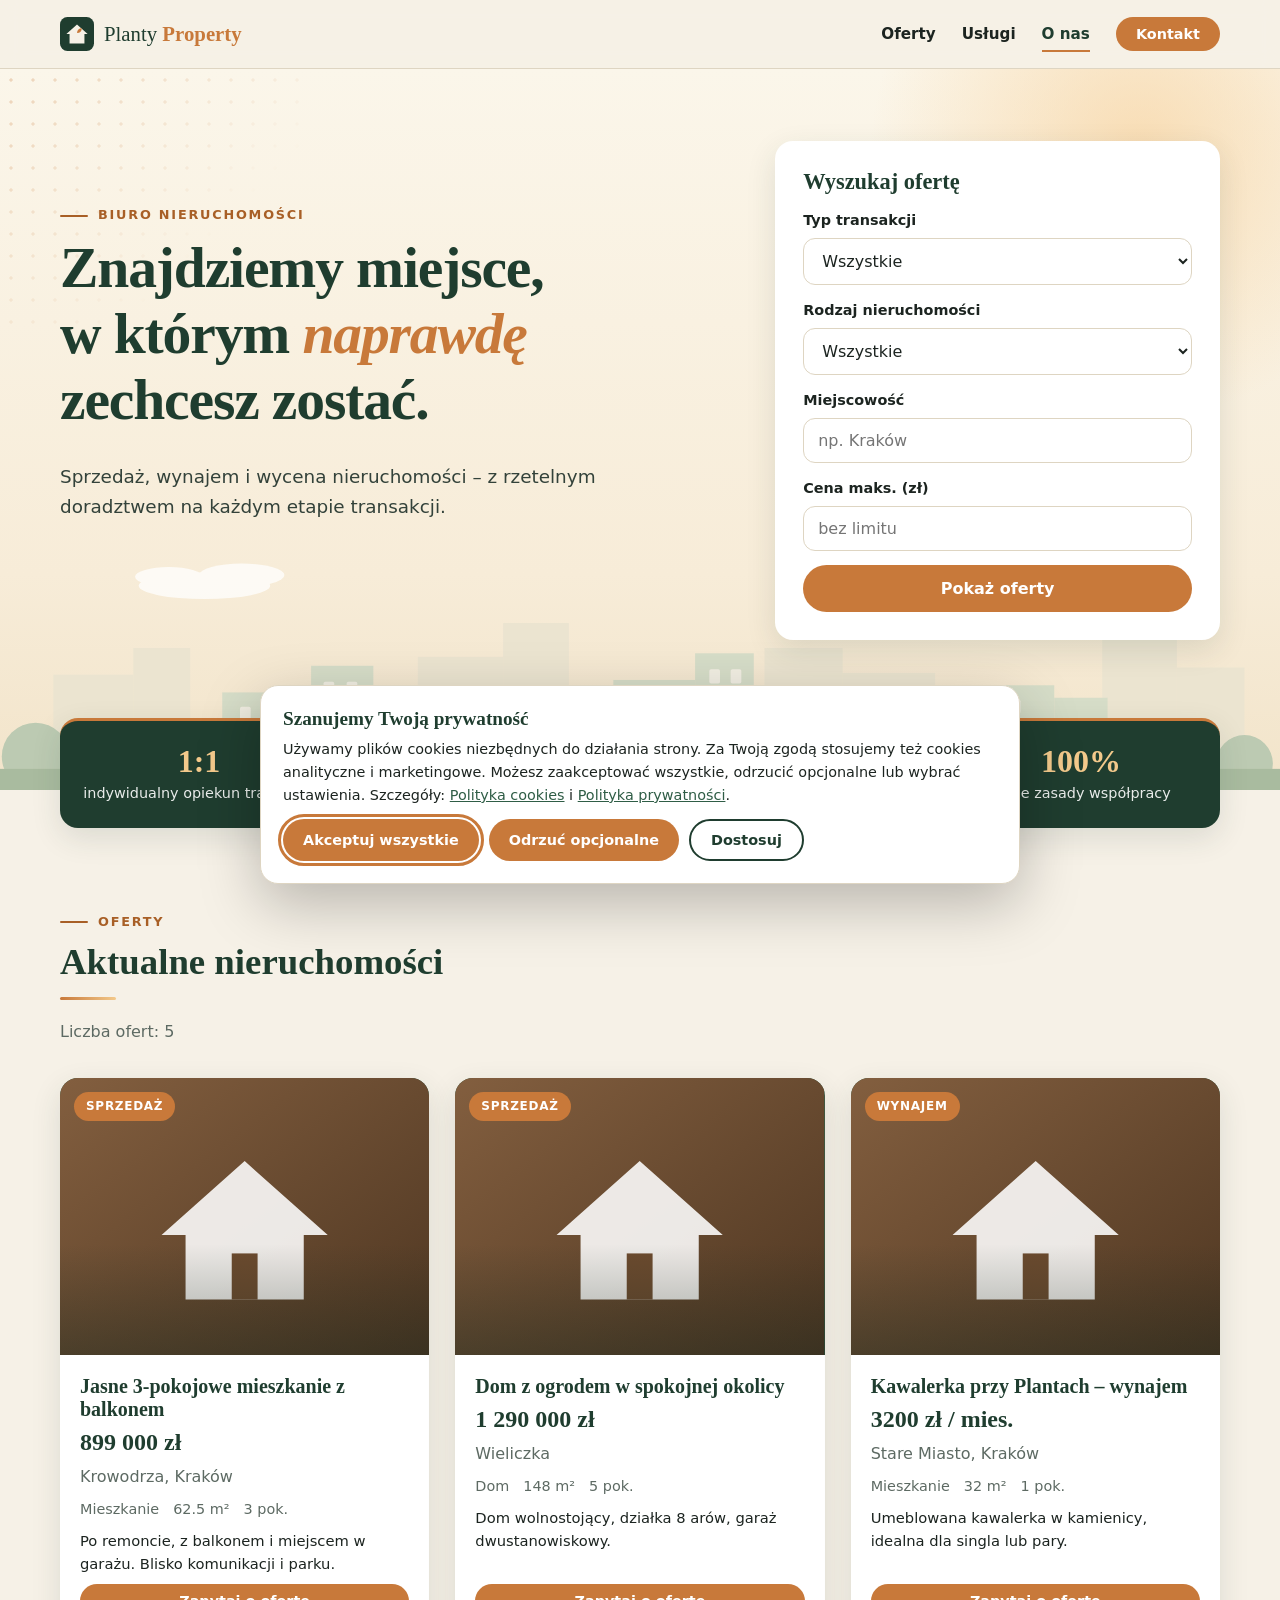
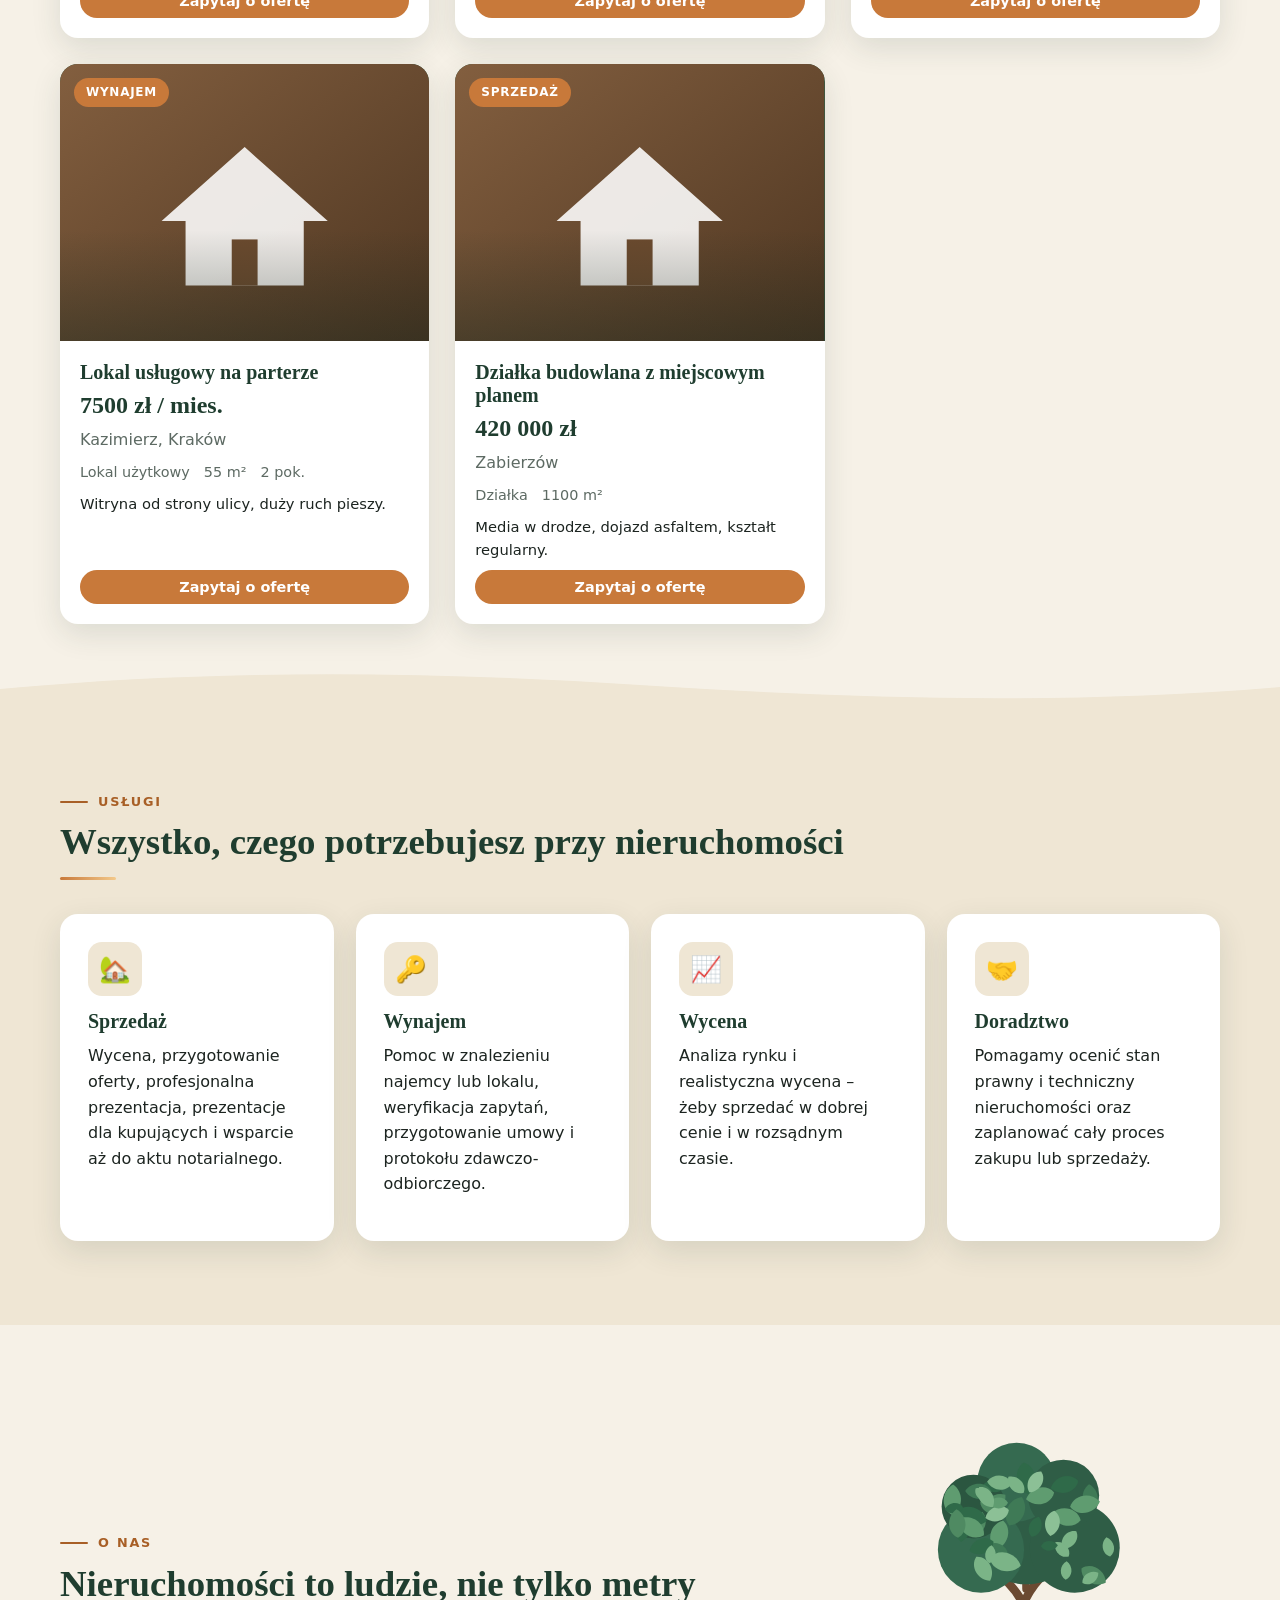
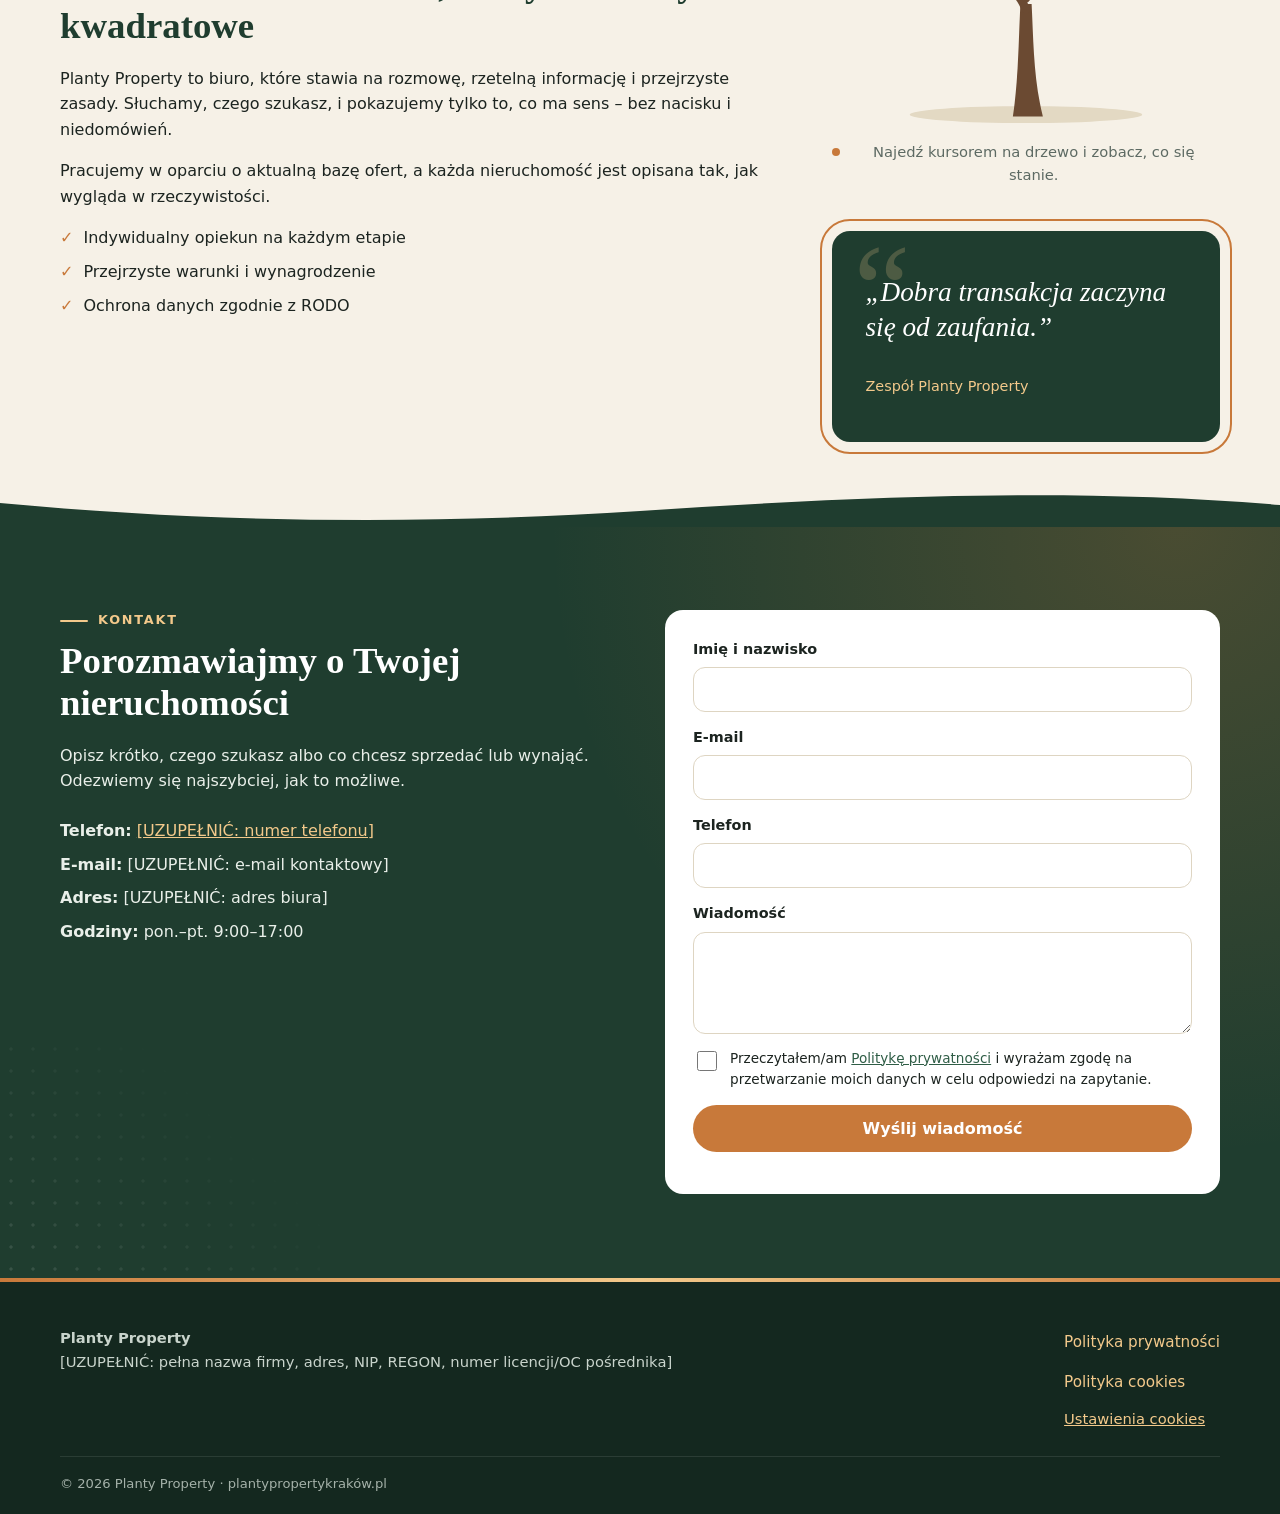
==== index.html @ d4e31b6c "Upload project files" ====
<!doctype html>
<html lang="pl">
<head>
<meta charset="utf-8">
<meta name="viewport" content="width=device-width, initial-scale=1">
<title>Planty Property – biuro nieruchomości</title>
<meta name="description" content="Planty Property – sprzedaż, wynajem i wycena nieruchomości. Sprawdź aktualne oferty i umów bezpłatną konsultację.">
<link rel="canonical" href="https://xn--plantypropertykrakw-i5b.pl/">
<meta property="og:title" content="Planty Property – biuro nieruchomości">
<meta property="og:description" content="Sprzedaż, wynajem i wycena nieruchomości. Aktualne oferty i bezpłatna konsultacja.">
<meta property="og:url" content="https://xn--plantypropertykrakw-i5b.pl/">
<meta property="og:type" content="website">
<link rel="icon" href="data:image/svg+xml,%3Csvg xmlns='http://www.w3.org/2000/svg' viewBox='0 0 64 64'%3E%3Crect width='64' height='64' rx='14' fill='%231f3d2f'/%3E%3Cpath d='M32 14 12 32h6v18h28V32h6z' fill='%23f6f1e7'/%3E%3C/svg%3E">
<link rel="stylesheet" href="css/style.css">
</head>
<body>
<a class="skip" href="#oferty">Przejdź do ofert</a>
<div class="progress" id="progress" aria-hidden="true"></div>

<header class="site-header" id="top">
  <div class="wrap bar">
    <a class="logo" href="#top" aria-label="Planty Property – strona główna">
      <svg viewBox="0 0 64 64" width="34" height="34" aria-hidden="true"><rect width="64" height="64" rx="14" fill="currentColor"/><path d="M32 14 12 32h6v18h28V32h6z" fill="#f6f1e7"/><path d="M32 30c0-6 4-9 9-9 0 6-3 9-9 9z" fill="#c8793a"/></svg>
      <span>Planty <b>Property</b></span>
    </a>
    <button class="nav-toggle" aria-expanded="false" aria-controls="nav" aria-label="Menu">☰</button>
    <nav id="nav">
      <a href="#oferty">Oferty</a>
      <a href="#uslugi">Usługi</a>
      <a href="#o-nas">O nas</a>
      <a href="#kontakt" class="btn btn-small">Kontakt</a>
    </nav>
  </div>
</header>

<main>
<section class="hero">
  <svg class="birds" aria-hidden="true" focusable="false">
    <g class="bird" style="--y:40px;animation-duration:52s;animation-delay:-8s"><path d="M0 0 q7 -8 14 0 q7 -8 14 0"/></g>
    <g class="bird" style="--y:78px;animation-duration:64s;animation-delay:-30s"><path d="M0 0 q5 -6 10 0 q5 -6 10 0"/></g>
    <g class="bird" style="--y:22px;animation-duration:78s;animation-delay:-52s"><path d="M0 0 q6 -7 12 0 q6 -7 12 0"/></g>
  </svg>
  <div class="hero-art" aria-hidden="true">
    <svg viewBox="0 0 1440 300" preserveAspectRatio="xMidYMax slice" focusable="false">
      <g class="cloud" fill="#fff" opacity=".75"><ellipse cx="230" cy="70" rx="74" ry="15"/><ellipse cx="272" cy="58" rx="48" ry="13"/><ellipse cx="190" cy="60" rx="38" ry="11"/></g>
      <g class="cloud c2" fill="#fff" opacity=".6"><ellipse cx="980" cy="40" rx="70" ry="13"/><ellipse cx="1020" cy="30" rx="44" ry="11"/></g>
      <g fill="#ebe4d0">
        <rect x="60" y="170" width="90" height="130"/><rect x="150" y="140" width="64" height="160"/>
        <rect x="470" y="150" width="96" height="150"/><rect x="566" y="112" width="74" height="188"/>
        <rect x="860" y="140" width="88" height="160"/><rect x="948" y="168" width="104" height="132"/>
        <rect x="1240" y="128" width="84" height="172"/><rect x="1324" y="162" width="76" height="138"/>
      </g>
      <g fill="#d6ddc8">
        <rect x="250" y="190" width="100" height="110"/><rect x="350" y="160" width="70" height="140"/>
        <rect x="690" y="176" width="92" height="124"/><rect x="782" y="146" width="66" height="154"/>
        <rect x="1090" y="182" width="96" height="118"/><rect x="1186" y="196" width="60" height="104"/>
      </g>
      <g fill="#f6f1e7" opacity=".9">
        <rect x="270" y="206" width="12" height="16" rx="2"/><rect x="298" y="206" width="12" height="16" rx="2"/><rect x="326" y="206" width="12" height="16" rx="2"/>
        <rect x="270" y="238" width="12" height="16" rx="2"/><rect x="298" y="238" width="12" height="16" rx="2"/>
        <rect x="364" y="178" width="12" height="16" rx="2"/><rect x="390" y="178" width="12" height="16" rx="2"/><rect x="364" y="212" width="12" height="16" rx="2"/>
        <rect x="708" y="194" width="12" height="16" rx="2"/><rect x="736" y="194" width="12" height="16" rx="2"/><rect x="708" y="228" width="12" height="16" rx="2"/>
        <rect x="798" y="164" width="12" height="16" rx="2"/><rect x="822" y="164" width="12" height="16" rx="2"/><rect x="798" y="198" width="12" height="16" rx="2"/>
        <rect x="1108" y="198" width="12" height="16" rx="2"/><rect x="1136" y="198" width="12" height="16" rx="2"/><rect x="1108" y="232" width="12" height="16" rx="2"/>
      </g>
      <g fill="#bccab2">
        <circle cx="40" cy="262" r="38"/><circle cx="110" cy="272" r="30"/><circle cx="440" cy="268" r="34"/><circle cx="520" cy="274" r="26"/>
        <circle cx="660" cy="266" r="36"/><circle cx="840" cy="272" r="30"/><circle cx="1040" cy="268" r="34"/><circle cx="1160" cy="274" r="28"/>
        <circle cx="1300" cy="262" r="38"/><circle cx="1400" cy="270" r="32"/>
      </g>
      <rect y="276" width="1440" height="24" fill="#a9bb9f"/>
    </svg>
  </div>
  <div class="wrap hero-grid">
    <div class="hero-copy">
      <p class="eyebrow">Biuro nieruchomości</p>
      <h1>Znajdziemy miejsce, w&nbsp;którym <em>naprawdę</em> zechcesz zostać.</h1>
      <p class="lead">Sprzedaż, wynajem i wycena nieruchomości – z rzetelnym doradztwem na każdym etapie transakcji.</p>
    </div>
    <form class="search" id="search" aria-label="Wyszukiwarka ofert">
      <h2>Wyszukaj ofertę</h2>
      <label>Typ transakcji
        <select name="deal"><option value="">Wszystkie</option><option value="sprzedaz">Sprzedaż</option><option value="wynajem">Wynajem</option></select>
      </label>
      <label>Rodzaj nieruchomości
        <select name="kind"><option value="">Wszystkie</option><option>Mieszkanie</option><option>Dom</option><option>Lokal użytkowy</option><option>Działka</option></select>
      </label>
      <label>Miejscowość
        <input type="text" name="city" placeholder="np. Kraków" autocomplete="off">
      </label>
      <label>Cena maks. (zł)
        <input type="number" name="max" min="0" step="1000" placeholder="bez limitu" inputmode="numeric">
      </label>
      <button class="btn" type="submit">Pokaż oferty</button>
    </form>
  </div>
</section>

<section class="stats wrap" aria-label="Dlaczego my">
  <div><strong>1:1</strong><span>indywidualny opiekun transakcji</span></div>
  <div><strong>0 zł</strong><span>za pierwszą konsultację</span></div>
  <div><strong data-count="48" data-suffix=" h">48 h</strong><span>na odpowiedź na zapytanie</span></div>
  <div><strong data-count="100" data-suffix="%">100%</strong><span>jasne zasady współpracy</span></div>
</section>

<section class="section wrap" id="oferty">
  <div class="section-head">
    <p class="eyebrow">Oferty</p>
    <h2>Aktualne nieruchomości</h2>
    <p class="muted" id="offers-status" role="status" aria-live="polite">Ładowanie ofert…</p>
  </div>
  <div class="grid" id="offers"></div>
</section>

<section class="section alt" id="uslugi">
  <div class="wrap">
    <div class="section-head">
      <p class="eyebrow">Usługi</p>
      <h2>Wszystko, czego potrzebujesz przy nieruchomości</h2>
    </div>
    <div class="cards">
      <article class="card">
        <div class="ico" aria-hidden="true">🏡</div>
        <h3>Sprzedaż</h3>
        <p>Wycena, przygotowanie oferty, profesjonalna prezentacja, prezentacje dla kupujących i wsparcie aż do aktu notarialnego.</p>
      </article>
      <article class="card">
        <div class="ico" aria-hidden="true">🔑</div>
        <h3>Wynajem</h3>
        <p>Pomoc w znalezieniu najemcy lub lokalu, weryfikacja zapytań, przygotowanie umowy i protokołu zdawczo-odbiorczego.</p>
      </article>
      <article class="card">
        <div class="ico" aria-hidden="true">📈</div>
        <h3>Wycena</h3>
        <p>Analiza rynku i realistyczna wycena – żeby sprzedać w dobrej cenie i w rozsądnym czasie.</p>
      </article>
      <article class="card">
        <div class="ico" aria-hidden="true">🤝</div>
        <h3>Doradztwo</h3>
        <p>Pomagamy ocenić stan prawny i techniczny nieruchomości oraz zaplanować cały proces zakupu lub sprzedaży.</p>
      </article>
    </div>
  </div>
</section>

<section class="section wrap about" id="o-nas">
  <div>
    <p class="eyebrow">O nas</p>
    <h2>Nieruchomości to ludzie, nie tylko metry kwadratowe</h2>
    <p>Planty Property to biuro, które stawia na rozmowę, rzetelną informację i przejrzyste zasady. Słuchamy, czego szukasz, i pokazujemy tylko to, co ma sens – bez nacisku i niedomówień.</p>
    <p>Pracujemy w oparciu o aktualną bazę ofert, a każda nieruchomość jest opisana tak, jak wygląda w rzeczywistości.</p>
    <ul class="ticks">
      <li>Indywidualny opiekun na każdym etapie</li>
      <li>Przejrzyste warunki i wynagrodzenie</li>
      <li>Ochrona danych zgodnie z RODO</li>
    </ul>
  </div>
  <div class="about-side">
    <div class="tree-box">
      <button type="button" class="tree" id="tree" aria-label="Drzewo – kliknij, aby strząsnąć liście">
        <svg viewBox="0 0 320 340" aria-hidden="true" focusable="false">
          <defs><path id="leaf" d="M0 -10 C8 -6 8 6 0 11 C-8 6 -8 -6 0 -10Z"/></defs>
          <ellipse cx="160" cy="326" rx="124" ry="9" fill="#e3d9c3"/>
          <g class="sway">
            <path d="M146 328 C152 288 152 248 154 208 L166 208 C168 248 168 288 178 328 Z" fill="#6b4a32"/>
            <g fill="none" stroke="#6b4a32" stroke-linecap="round" stroke-linejoin="round">
              <path d="M160 214 C150 190 132 176 112 160" stroke-width="9"/>
              <path d="M160 202 C172 178 192 164 214 148" stroke-width="9"/>
              <path d="M160 192 C160 162 158 138 156 112" stroke-width="8"/>
            </g>
            <g class="crown">
              <circle cx="160" cy="125" r="62" fill="#2f5d46"/>
              <circle cx="112" cy="150" r="46" fill="#356a50"/>
              <circle cx="212" cy="148" r="48" fill="#2f5d46"/>
              <circle cx="150" cy="78" r="42" fill="#356a50"/>
              <circle cx="200" cy="92" r="38" fill="#2f5d46"/>
              <circle cx="104" cy="104" r="34" fill="#2b5640"/>
            </g>
            <g id="leaves"></g>
          </g>
        </svg>
      </button>
      <p class="tree-hint" id="tree-hint" aria-live="polite"><span>Kliknij drzewo i strząśnij liście.</span></p>
    </div>
    <div class="quote">
    <p>„Dobra transakcja zaczyna się od zaufania.”</p>
    <span>Zespół Planty Property</span>
  </div>
  </div>
</section>

<section class="section contact" id="kontakt">
  <div class="wrap contact-grid">
    <div>
      <p class="eyebrow light">Kontakt</p>
      <h2>Porozmawiajmy o Twojej nieruchomości</h2>
      <p>Opisz krótko, czego szukasz albo co chcesz sprzedać lub wynająć. Odezwiemy się najszybciej, jak to możliwe.</p>
      <ul class="contact-list">
        <li><b>Telefon:</b> <a href="tel:+48000000000">[UZUPEŁNIĆ: numer telefonu]</a></li>
        <li><b>E-mail:</b> [UZUPEŁNIĆ: e-mail kontaktowy]</li>
        <li><b>Adres:</b> [UZUPEŁNIĆ: adres biura]</li>
        <li><b>Godziny:</b> pon.–pt. 9:00–17:00</li>
      </ul>
    </div>
    <form class="form" id="lead-form" novalidate>
      <input type="hidden" name="offer_id" id="offer_id">
      <label>Imię i nazwisko<input type="text" name="name" required autocomplete="name"></label>
      <label>E-mail<input type="email" name="email" required autocomplete="email"></label>
      <label>Telefon<input type="tel" name="phone" autocomplete="tel"></label>
      <label>Wiadomość<textarea name="message" rows="4" required></textarea></label>
      <label class="hp" aria-hidden="true">Nie wypełniaj tego pola<input type="text" name="website" tabindex="-1" autocomplete="off"></label>
      <label class="check">
        <input type="checkbox" name="consent" required>
        <span>Przeczytałem/am <a href="polityka-prywatnosci.html" target="_blank" rel="noopener">Politykę prywatności</a> i wyrażam zgodę na przetwarzanie moich danych w celu odpowiedzi na zapytanie.</span>
      </label>
      <button class="btn" type="submit">Wyślij wiadomość</button>
      <p class="form-msg" id="form-msg" role="status" aria-live="polite"></p>
    </form>
  </div>
</section>
</main>

<footer class="site-footer">
  <div class="wrap foot">
    <div>
      <strong>Planty Property</strong>
      <p>[UZUPEŁNIĆ: pełna nazwa firmy, adres, NIP, REGON, numer licencji/OC pośrednika]</p>
    </div>
    <nav aria-label="Informacje prawne">
      <a href="polityka-prywatnosci.html">Polityka prywatności</a>
      <a href="polityka-cookies.html">Polityka cookies</a>
      <button type="button" class="linklike" data-open-cookies>Ustawienia cookies</button>
    </nav>
  </div>
  <div class="wrap copy">© <span id="year">2026</span> Planty Property · plantypropertykraków.pl</div>
</footer>

<script src="js/config.js"></script>
<script src="js/cookies.js"></script>
<script src="js/app.js"></script>
<script src="js/tree.js"></script>
</body>
</html>
---- css/style.css ----
:root{
  --green:#1f3d2f; --green-2:#2f5d46; --cream:#f6f1e7; --sand:#efe6d4; --copper:#c8793a; --copper-d:#a85f26;
  --ink:#1c2420; --muted:#5d6a63; --white:#fff; --line:#ded5c2;
  --radius:18px; --shadow:0 10px 30px rgba(31,61,47,.12);
  --serif:Georgia,"Times New Roman",serif; --sans:system-ui,-apple-system,"Segoe UI",Roboto,Helvetica,Arial,sans-serif;
}
*{box-sizing:border-box}
html{scroll-behavior:smooth;scroll-padding-top:80px}
body{margin:0;font-family:var(--sans);color:var(--ink);background:var(--cream);line-height:1.6;-webkit-font-smoothing:antialiased}
img,svg{max-width:100%;display:block}
a{color:var(--green-2)}
h1,h2,h3{font-family:var(--serif);line-height:1.15;margin:0 0 .5em;color:var(--green)}
h1{font-size:clamp(2.2rem,5vw,3.6rem);letter-spacing:-.02em}
h1 em{color:var(--copper);font-style:italic}
h2{font-size:clamp(1.6rem,3vw,2.3rem)}
h3{font-size:1.25rem}
p{margin:0 0 1em}
.wrap{width:min(1160px,100% - 40px);margin-inline:auto}
.skip{position:absolute;left:-999px;top:0;background:var(--green);color:#fff;padding:10px 14px;z-index:200}
.skip:focus{left:10px;top:10px}
:focus-visible{outline:3px solid var(--copper);outline-offset:2px}
.eyebrow{font-size:.8rem;letter-spacing:.14em;text-transform:uppercase;font-weight:700;color:var(--copper-d);margin:0 0 .7em}
.eyebrow.light{color:#f3c98b}
.muted{color:var(--muted)}

/* header */
.site-header{position:sticky;top:0;z-index:50;background:rgba(246,241,231,.92);backdrop-filter:blur(10px);border-bottom:1px solid var(--line)}
.bar{display:flex;align-items:center;justify-content:space-between;height:68px}
.logo{display:flex;align-items:center;gap:10px;text-decoration:none;color:var(--green);font-family:var(--serif);font-size:1.3rem}
.logo b{color:var(--copper)}
nav{display:flex;align-items:center;gap:26px}
nav a{text-decoration:none;color:var(--ink);font-weight:600;font-size:.95rem}
nav a:hover{color:var(--copper-d)}
.nav-toggle{display:none;background:none;border:1px solid var(--line);border-radius:10px;font-size:1.3rem;padding:4px 12px;cursor:pointer;color:var(--green)}

/* buttons */
.btn{display:inline-block;background:var(--copper);color:#fff!important;border:0;border-radius:999px;padding:14px 28px;font:700 1rem var(--sans);cursor:pointer;text-decoration:none;transition:.2s;text-align:center}
.btn:hover{background:var(--copper-d);transform:translateY(-1px)}
.btn-small{padding:9px 20px;font-size:.9rem}
.btn-ghost{background:transparent;color:var(--green)!important;border:2px solid var(--green)}
.btn-ghost:hover{background:var(--green);color:#fff!important}
.linklike{background:none;border:0;padding:0;font:inherit;color:inherit;text-decoration:underline;cursor:pointer}

/* hero */
.hero{position:relative;overflow:hidden;padding:72px 0 150px;background:linear-gradient(180deg,#fbf6ea 0%,#f7ecd8 70%,#f2e4ca 100%)}
.hero-art{position:absolute;left:0;right:0;bottom:0;height:clamp(150px,19vw,290px);z-index:0;pointer-events:none}
.hero-art svg{width:100%;height:100%;overflow:hidden}
.hero-grid{position:relative;z-index:1;display:grid;grid-template-columns:1.2fr .8fr;gap:48px;align-items:center}
.lead{font-size:1.15rem;color:#33423a;max-width:34em}
.search{background:var(--white);border-radius:var(--radius);padding:28px;box-shadow:var(--shadow);display:grid;gap:14px}
.search h2{font-size:1.4rem;margin:0}
label{display:grid;gap:6px;font-weight:600;font-size:.9rem}
input,select,textarea{width:100%;font:400 1rem var(--sans);padding:12px 14px;border:1px solid var(--line);border-radius:12px;background:#fff;color:var(--ink)}
input:focus,select:focus,textarea:focus{outline:2px solid var(--copper);border-color:var(--copper)}

/* stats */
.stats{display:grid;grid-template-columns:repeat(4,1fr);gap:16px;margin-top:-72px;position:relative;z-index:2}
.stats div{background:var(--green);color:#fff;border-radius:var(--radius);padding:22px;text-align:center;box-shadow:var(--shadow)}
.stats strong{display:block;font:700 2rem var(--serif);color:#f3c98b}
.stats span{font-size:.9rem;opacity:.9}

/* sections */
.section{padding:84px 0}
.section.alt{background:var(--sand)}
.section-head{margin-bottom:34px}
.grid{display:grid;grid-template-columns:repeat(auto-fill,minmax(300px,1fr));gap:26px}
.offer{background:#fff;border-radius:var(--radius);overflow:hidden;box-shadow:var(--shadow);display:flex;flex-direction:column;transition:.25s}
.offer:hover{transform:translateY(-4px)}
.offer-img{aspect-ratio:4/3;position:relative;background:var(--green-2)}
.offer-img img,.offer-img svg{width:100%;height:100%;object-fit:cover}
.badge{position:absolute;left:14px;top:14px;background:var(--copper);color:#fff;font-size:.75rem;font-weight:700;padding:5px 12px;border-radius:999px;text-transform:uppercase;letter-spacing:.06em}
.offer-body{padding:20px;display:flex;flex-direction:column;gap:8px;flex:1}
.offer-body h3{margin:0}
.price{font:700 1.5rem var(--serif);color:var(--green)}
.meta{display:flex;flex-wrap:wrap;gap:6px 14px;color:var(--muted);font-size:.9rem;margin:0;padding:0;list-style:none}
.offer-body .btn{margin-top:auto}
.empty{grid-column:1/-1;text-align:center;padding:40px;background:#fff;border-radius:var(--radius)}

.cards{display:grid;grid-template-columns:repeat(auto-fit,minmax(240px,1fr));gap:22px}
.card{background:#fff;border-radius:var(--radius);padding:28px;box-shadow:var(--shadow)}
.ico{width:54px;height:54px;border-radius:14px;background:var(--sand);display:grid;place-items:center;font-size:1.6rem;margin-bottom:14px}

.about{display:grid;grid-template-columns:1.3fr .7fr;gap:50px;align-items:center}
.ticks{list-style:none;padding:0;margin:0;display:grid;gap:8px}
.ticks li::before{content:"✓";color:var(--copper);font-weight:800;margin-right:10px}
.quote{background:var(--green);color:#fff;border-radius:var(--radius);padding:44px 34px}
.quote p{font:italic 1.7rem/1.3 var(--serif);color:#fff}
.quote span{color:#f3c98b;font-size:.9rem}

.contact{background:var(--green);color:#e9efe9}
.contact h2{color:#fff}
.contact a{color:#f3c98b}
.contact-grid{display:grid;grid-template-columns:1fr 1fr;gap:50px;align-items:start}
.contact-list{list-style:none;padding:0;margin:24px 0 0;display:grid;gap:8px}
.form{background:#fff;color:var(--ink);border-radius:var(--radius);padding:28px;display:grid;gap:14px}
.form a{color:var(--green-2)}
.check{grid-template-columns:auto 1fr;align-items:start;font-weight:400;font-size:.85rem;gap:10px}
.check input{width:20px;height:20px;margin-top:3px}
.hp{position:absolute!important;left:-9999px;width:1px;height:1px;overflow:hidden}
.form-msg{margin:0;font-weight:600}
.form-msg.ok{color:var(--green-2)} .form-msg.err{color:#b3261e}

/* footer */
.site-footer{background:#14281f;color:#c9d4cc;padding:44px 0 20px;font-size:.92rem}
.site-footer a,.site-footer .linklike{color:#f3c98b}
.foot{display:flex;justify-content:space-between;gap:30px;flex-wrap:wrap}
.foot nav{flex-direction:column;align-items:flex-start;gap:8px}
.foot nav a{color:#f3c98b;font-weight:400}
.copy{margin-top:26px;padding-top:16px;border-top:1px solid rgba(255,255,255,.12);font-size:.82rem;opacity:.8}

/* cookies */
.ck-banner{position:fixed;left:16px;right:16px;bottom:16px;z-index:1000;max-width:760px;margin-inline:auto;background:#fff;border:1px solid var(--line);border-radius:var(--radius);box-shadow:0 20px 60px rgba(0,0,0,.25);padding:22px}
.ck-banner h2{font-size:1.2rem;margin-bottom:.4em}
.ck-banner p{font-size:.9rem;margin-bottom:12px}
.ck-actions{display:flex;flex-wrap:wrap;gap:10px}
.ck-actions .btn{padding:11px 20px;font-size:.9rem}
.ck-prefs{display:grid;gap:10px;margin:12px 0}
.ck-row{display:grid;grid-template-columns:1fr auto;gap:12px;align-items:center;padding:12px 14px;background:var(--cream);border-radius:12px;font-weight:400}
.ck-row b{display:block;font-size:.95rem}
.ck-row small{color:var(--muted);font-size:.82rem}
.ck-row input{width:22px;height:22px}
[hidden]{display:none!important}

/* legal pages */
.legal{padding:50px 0 80px}
.legal .wrap{max-width:820px}
.legal h1{font-size:2.2rem}
.legal h2{font-size:1.4rem;margin-top:1.8em}
.legal table{width:100%;border-collapse:collapse;font-size:.92rem;margin:1em 0}
.legal th,.legal td{border:1px solid var(--line);padding:9px 12px;text-align:left;vertical-align:top}
.legal th{background:var(--sand)}
.note{background:#fff4e0;border:1px solid #f0cf9a;border-radius:12px;padding:14px 18px;font-size:.92rem}

@media(max-width:900px){
  .hero-grid,.about,.contact-grid{grid-template-columns:1fr}
  .stats{grid-template-columns:repeat(2,1fr)}
  .nav-toggle{display:block}
  nav#nav{position:absolute;left:0;right:0;top:68px;background:var(--cream);flex-direction:column;align-items:flex-start;padding:18px 20px;border-bottom:1px solid var(--line);display:none;gap:14px}
  nav#nav.open{display:flex}
}
@media(prefers-reduced-motion:reduce){*{transition:none!important;scroll-behavior:auto!important}}

/* ================= v2: tło, animacje, dekoracje ================= */
::selection{background:var(--copper);color:#fff}

/* tło hero – delikatne ozdoby */
.hero::before{content:"";position:absolute;width:560px;height:560px;right:-140px;top:-200px;border-radius:50%;background:radial-gradient(circle,rgba(246,201,138,.55),rgba(246,201,138,0) 68%);animation:glow 9s ease-in-out infinite alternate;pointer-events:none}
.hero::after{content:"";position:absolute;left:0;top:0;width:300px;height:260px;background:radial-gradient(rgba(200,121,58,.28) 1.5px,transparent 1.7px) 0 0/22px 22px;-webkit-mask-image:linear-gradient(135deg,#000,transparent 70%);mask-image:linear-gradient(135deg,#000,transparent 70%);pointer-events:none}
.hero-copy{padding-bottom:36px}
.hero-art .cloud{animation:drift 70s linear infinite alternate}
.hero-art .cloud.c2{animation-duration:95s}
@keyframes drift{from{transform:translateX(-40px)}to{transform:translateX(90px)}}
@keyframes glow{from{opacity:.7;transform:scale(1)}to{opacity:1;transform:scale(1.08)}}

/* wejście elementów hero */
@keyframes rise{from{opacity:0;transform:translateY(24px)}to{opacity:1;transform:none}}
.hero-copy>*{animation:rise .9s cubic-bezier(.2,.7,.2,1) both}
.hero-copy>:nth-child(1){animation-delay:.05s}.hero-copy>:nth-child(2){animation-delay:.18s}.hero-copy>:nth-child(3){animation-delay:.32s}
.search{animation:rise .9s cubic-bezier(.2,.7,.2,1) .4s both}

/* pojawianie przy przewijaniu */
.reveal{opacity:0}
.reveal.in{opacity:1;animation:rise .8s cubic-bezier(.2,.7,.2,1) var(--d,0ms) backwards}

/* przejścia między stronami */
@view-transition{navigation:auto}
::view-transition-old(root),::view-transition-new(root){animation-duration:.35s;animation-timing-function:ease}
@keyframes pfade{from{opacity:0}to{opacity:1}}
@supports not (view-transition-name:none){body{animation:pfade .5s ease both}}

/* nagłówek i menu */
.site-header{transition:box-shadow .3s,background .3s}
.site-header.scrolled{box-shadow:0 6px 24px rgba(31,61,47,.10);background:rgba(246,241,231,.97)}
nav a:not(.btn){position:relative;padding:4px 0}
nav a:not(.btn)::after{content:"";position:absolute;left:0;right:0;bottom:-2px;height:2px;background:var(--copper);transform:scaleX(0);transform-origin:left;transition:transform .35s cubic-bezier(.2,.7,.2,1)}
nav a:not(.btn):hover::after,nav a.active::after{transform:scaleX(1)}
nav a.active{color:var(--green)}
.logo svg{transition:transform .5s cubic-bezier(.3,1.4,.5,1)}
.logo:hover svg{transform:rotate(-8deg) scale(1.08)}

/* przyciski i pola */
.btn{transition:background .25s,transform .25s,box-shadow .25s}
.btn:hover{box-shadow:0 10px 22px rgba(200,121,58,.35)}
.btn:active{transform:translateY(0);box-shadow:none}
.btn-ghost:hover{box-shadow:0 10px 22px rgba(31,61,47,.25)}
input,select,textarea{transition:border-color .2s,box-shadow .2s}
input:focus,select:focus,textarea:focus{box-shadow:0 0 0 4px rgba(200,121,58,.18)}

/* dekoracje sekcji */
.eyebrow{display:flex;align-items:center;gap:10px}
.eyebrow::before{content:"";width:28px;height:2px;background:currentColor;border-radius:2px}
.section-head h2::after{content:"";display:block;width:56px;height:3px;margin-top:14px;border-radius:3px;background:linear-gradient(90deg,var(--copper),#f3c98b)}
.section.alt,.contact{position:relative}
.section.alt::before,.contact::before{content:"";position:absolute;left:0;right:0;top:-39px;height:40px;background-size:100% 100%;background-repeat:no-repeat}
.section.alt::before{background-image:url("data:image/svg+xml,%3Csvg xmlns='http://www.w3.org/2000/svg' viewBox='0 0 1440 40' preserveAspectRatio='none'%3E%3Cpath d='M0 40V20C240 0 480 2 720 16s480 20 720 2V40z' fill='%23efe6d4'/%3E%3C/svg%3E")}
.contact::before{background-image:url("data:image/svg+xml,%3Csvg xmlns='http://www.w3.org/2000/svg' viewBox='0 0 1440 40' preserveAspectRatio='none'%3E%3Cpath d='M0 40V16C240 36 480 38 720 24S1200 0 1440 18V40z' fill='%231f3d2f'/%3E%3C/svg%3E")}
.contact{background:radial-gradient(circle at 92% 0%,rgba(200,121,58,.25),transparent 45%),var(--green);overflow:visible}
.contact::after{content:"";position:absolute;left:0;bottom:0;width:320px;height:240px;background:radial-gradient(rgba(255,255,255,.12) 1.5px,transparent 1.7px) 0 0/22px 22px;-webkit-mask-image:linear-gradient(45deg,#000,transparent 70%);mask-image:linear-gradient(45deg,#000,transparent 70%);pointer-events:none}
.contact-grid{position:relative;z-index:1}

/* kafelki */
.stats div{transition:transform .3s,box-shadow .3s;border-top:3px solid var(--copper)}
.stats div:hover{transform:translateY(-4px);box-shadow:0 16px 36px rgba(31,61,47,.22)}
.card{position:relative;overflow:hidden;transition:transform .3s,box-shadow .3s}
.card::before{content:"";position:absolute;left:0;top:0;height:4px;width:0;background:linear-gradient(90deg,var(--copper),#f3c98b);transition:width .45s cubic-bezier(.2,.7,.2,1)}
.card:hover{transform:translateY(-5px);box-shadow:0 18px 40px rgba(31,61,47,.18)}
.card:hover::before{width:100%}
.ico{transition:background .3s,transform .4s cubic-bezier(.3,1.4,.5,1)}
.card:hover .ico{background:#f3c98b;transform:rotate(-6deg) scale(1.06)}

/* oferty */
.offer{transition:transform .3s,box-shadow .3s}
.offer:hover{transform:translateY(-6px);box-shadow:0 20px 44px rgba(31,61,47,.2)}
.offer-img{overflow:hidden}
.offer-img img,.offer-img svg{transition:transform .7s cubic-bezier(.2,.7,.2,1)}
.offer:hover .offer-img img,.offer:hover .offer-img svg{transform:scale(1.07)}
.offer-img::after{content:"";position:absolute;inset:auto 0 0 0;height:40%;background:linear-gradient(0deg,rgba(20,40,31,.35),transparent);pointer-events:none}
.badge{z-index:1}

/* o nas */
.quote{position:relative;overflow:visible;outline:2px solid var(--copper);outline-offset:10px;transition:transform .4s}
.quote:hover{transform:translateY(-3px)}
.quote::before{content:"“";position:absolute;top:-6px;left:22px;font:8rem/1 var(--serif);color:rgba(243,201,139,.22)}
.quote p,.quote span{position:relative}
.ticks li{transition:transform .25s}
.ticks li:hover{transform:translateX(4px)}

/* stopka */
.site-footer{border-top:4px solid transparent;border-image:linear-gradient(90deg,var(--copper),#f3c98b,var(--copper)) 1}
.site-footer a,.site-footer .linklike{transition:color .2s}
.site-footer a:hover,.site-footer .linklike:hover{color:#fff}

/* baner cookies */
@keyframes ckup{from{opacity:0;transform:translateY(30px)}to{opacity:1;transform:none}}
.ck-banner{animation:ckup .55s cubic-bezier(.2,.7,.2,1) both}

/* menu mobilne */
@keyframes drop{from{opacity:0;transform:translateY(-8px)}to{opacity:1;transform:none}}
@media(max-width:900px){
  nav#nav.open{animation:drop .25s ease both}
  .hero{padding:48px 0 130px}
  .hero-art{height:clamp(110px,30vw,170px)}
  .quote{margin:0 12px}
  .section.alt::before,.contact::before{height:26px;top:-25px}
}

@media(prefers-reduced-motion:reduce){
  *,*::before,*::after{animation:none!important;transition:none!important}
  .reveal{opacity:1}
}

/* ================= v3: drzewo, ptaki, pasek postępu ================= */
.progress{position:fixed;left:0;top:0;height:3px;width:100%;background:linear-gradient(90deg,var(--copper),#f3c98b);transform:scaleX(0);transform-origin:left;z-index:300;pointer-events:none}

.about-side{display:grid;gap:44px;justify-items:center}
.tree-box{width:100%;display:grid;justify-items:center}
.tree{background:none;border:0;padding:0;margin:0;cursor:pointer;width:min(300px,78vw);display:block;border-radius:24px;-webkit-tap-highlight-color:transparent}
.tree svg{width:100%;height:auto;display:block;overflow:visible}
.tree:focus-visible{outline:3px solid var(--copper);outline-offset:6px}
.sway{transform-origin:160px 326px;animation:treesway 7s ease-in-out infinite}
@keyframes treesway{0%,100%{transform:rotate(-.9deg)}50%{transform:rotate(.9deg)}}
.crown{transform-box:fill-box;transform-origin:50% 100%;transition:opacity 1.2s ease,transform 1.6s ease}
.crown.thin{opacity:.3;transform:scale(.94)}
.tree:hover .sway{animation-duration:3.5s}
.tree-hint{margin:12px 0 0;text-align:center;font-size:.92rem;color:var(--muted);min-height:2.8em;display:flex;align-items:flex-start;justify-content:center;gap:8px}
.tree-hint::before{content:"";flex:none;width:8px;height:8px;margin-top:.55em;border-radius:50%;background:var(--copper);animation:pulse 2s ease-in-out infinite}
@keyframes pulse{0%,100%{transform:scale(.7);opacity:.6}50%{transform:scale(1.2);opacity:1}}

.birds{position:absolute;left:0;right:0;top:78px;width:100%;height:140px;pointer-events:none;z-index:0;overflow:hidden}
.bird{animation:fly 60s linear infinite;transform:translate(-80px,var(--y))}
.bird path{fill:none;stroke:#6d7a70;stroke-width:1.8;stroke-linecap:round;opacity:.55;transform-box:fill-box;transform-origin:50% 100%;animation:flap .9s ease-in-out infinite}
.bird:nth-child(2) path{animation-duration:1.1s}
.bird:nth-child(3) path{animation-duration:1.3s}
@keyframes fly{0%{transform:translate(-80px,var(--y))}50%{transform:translate(720px,calc(var(--y) - 26px))}100%{transform:translate(1520px,var(--y))}}
@keyframes flap{50%{transform:scaleY(.4)}}

@media(max-width:900px){.about-side{gap:34px}.birds{top:70px}}
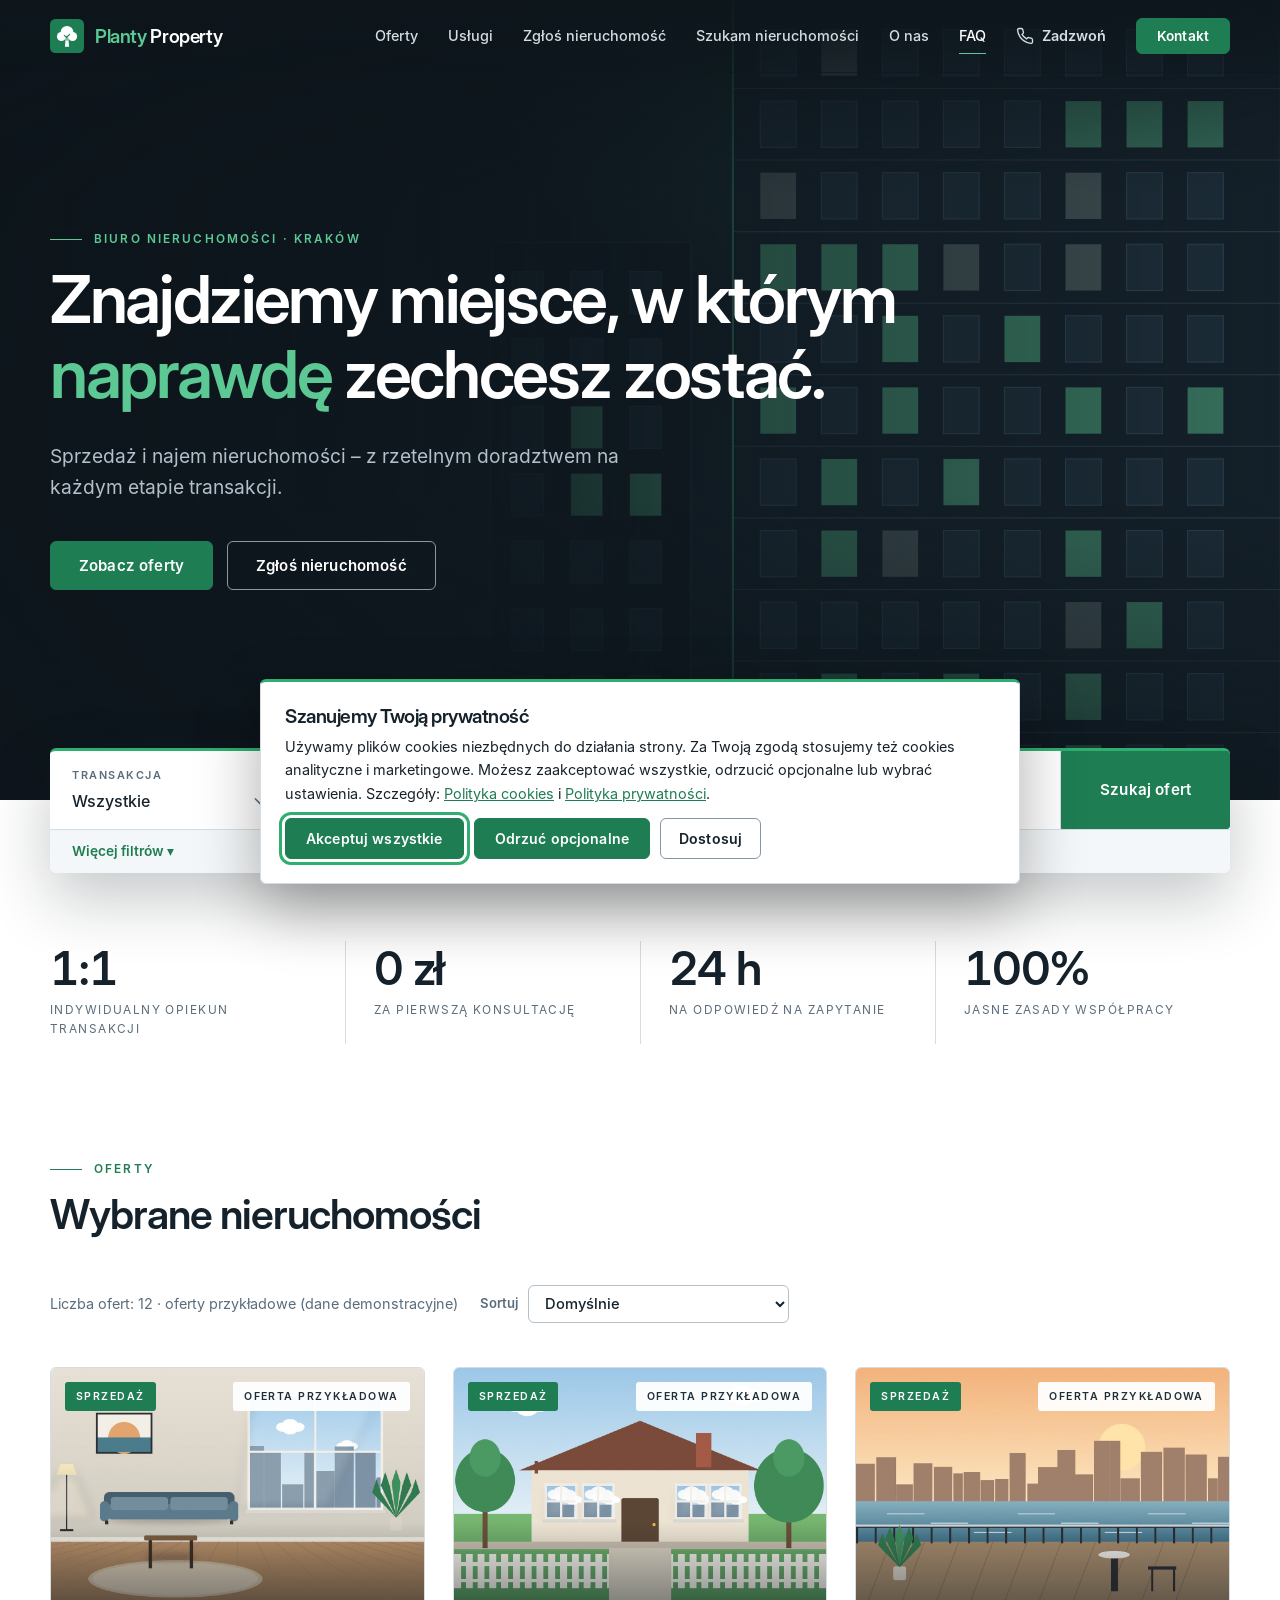
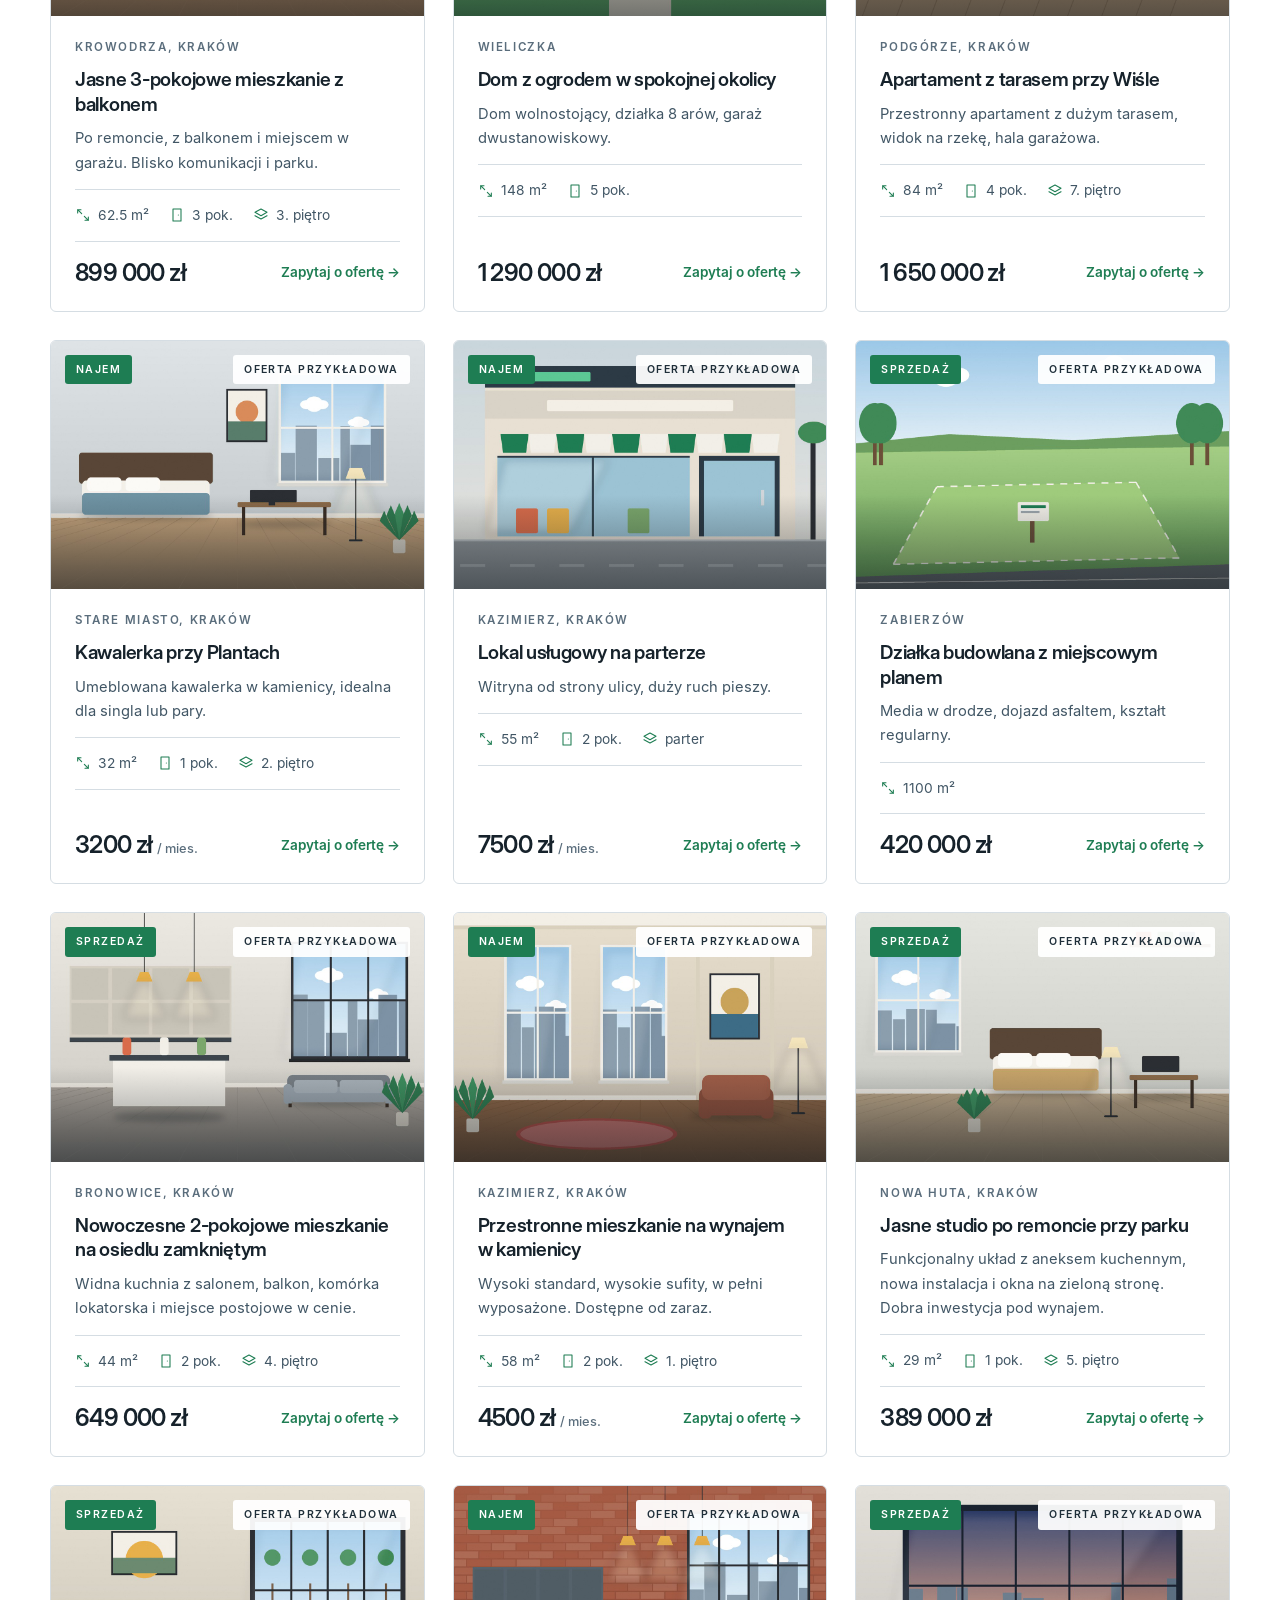
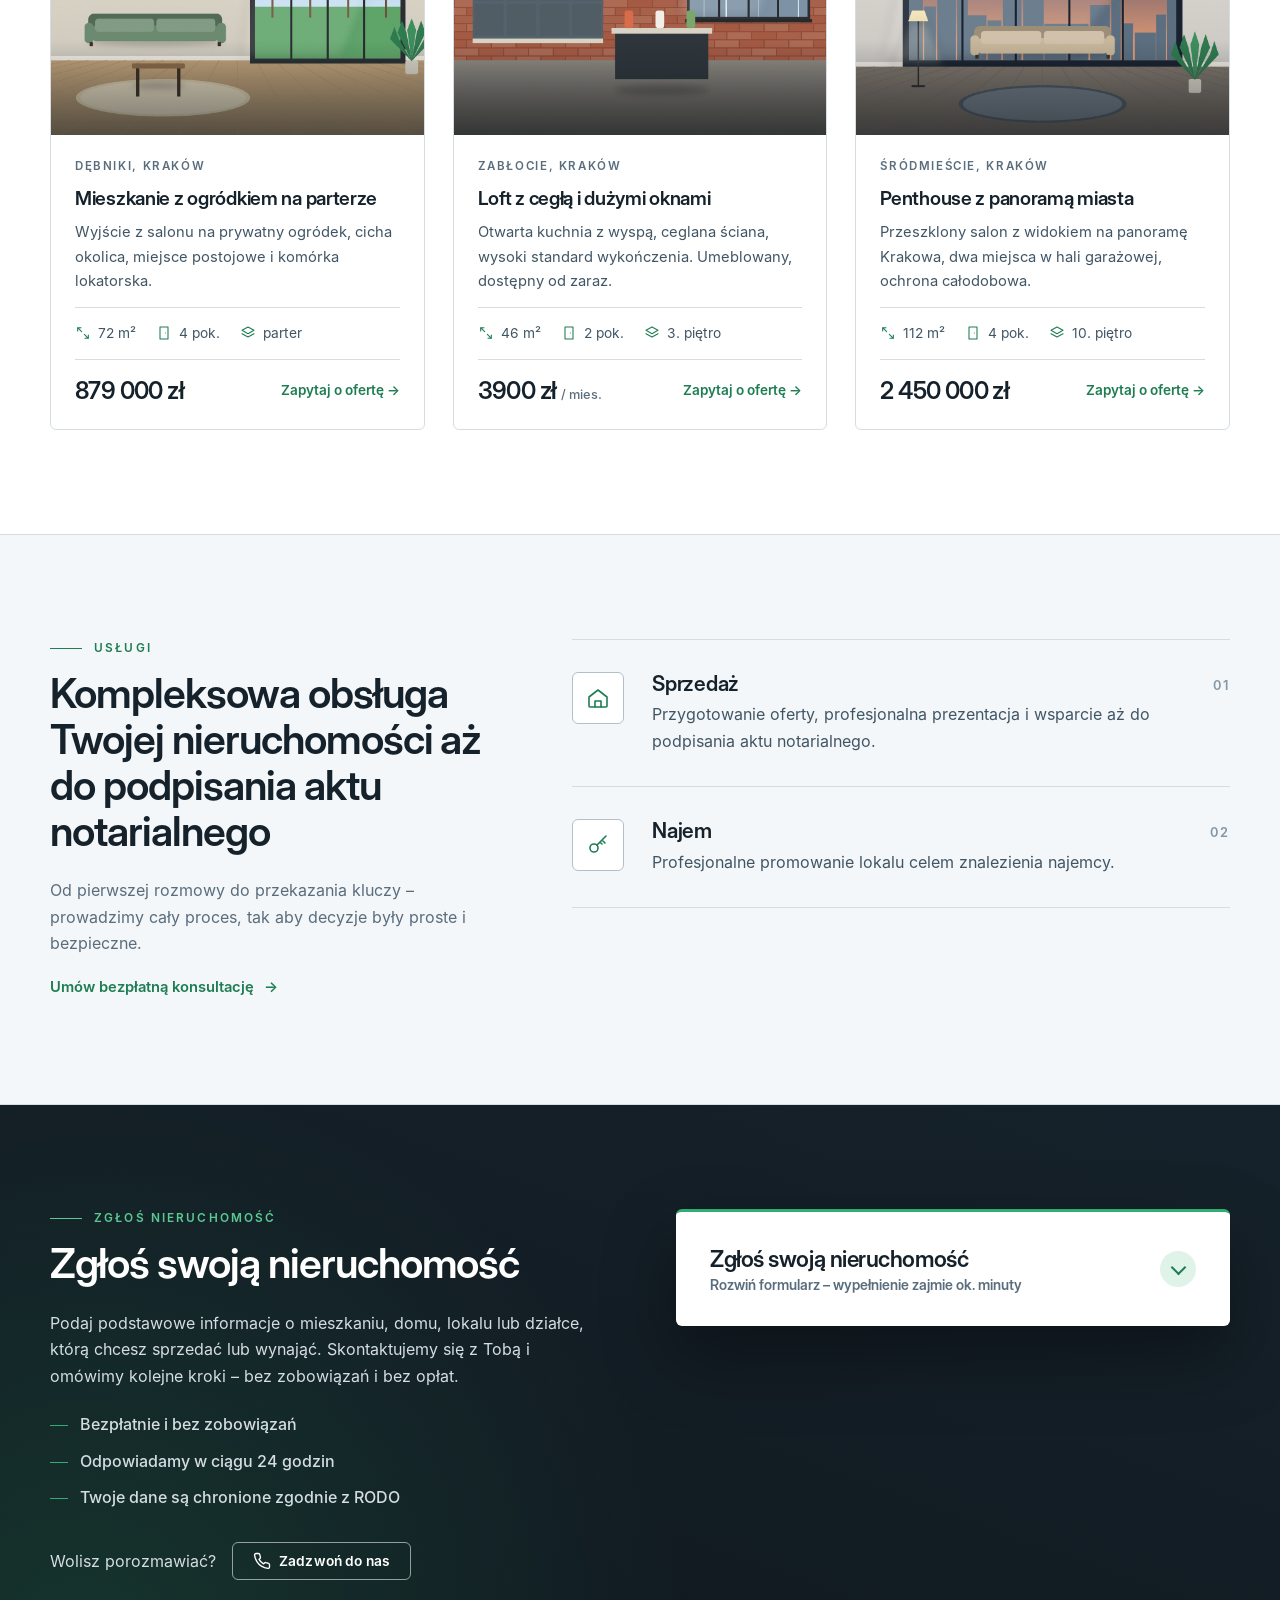
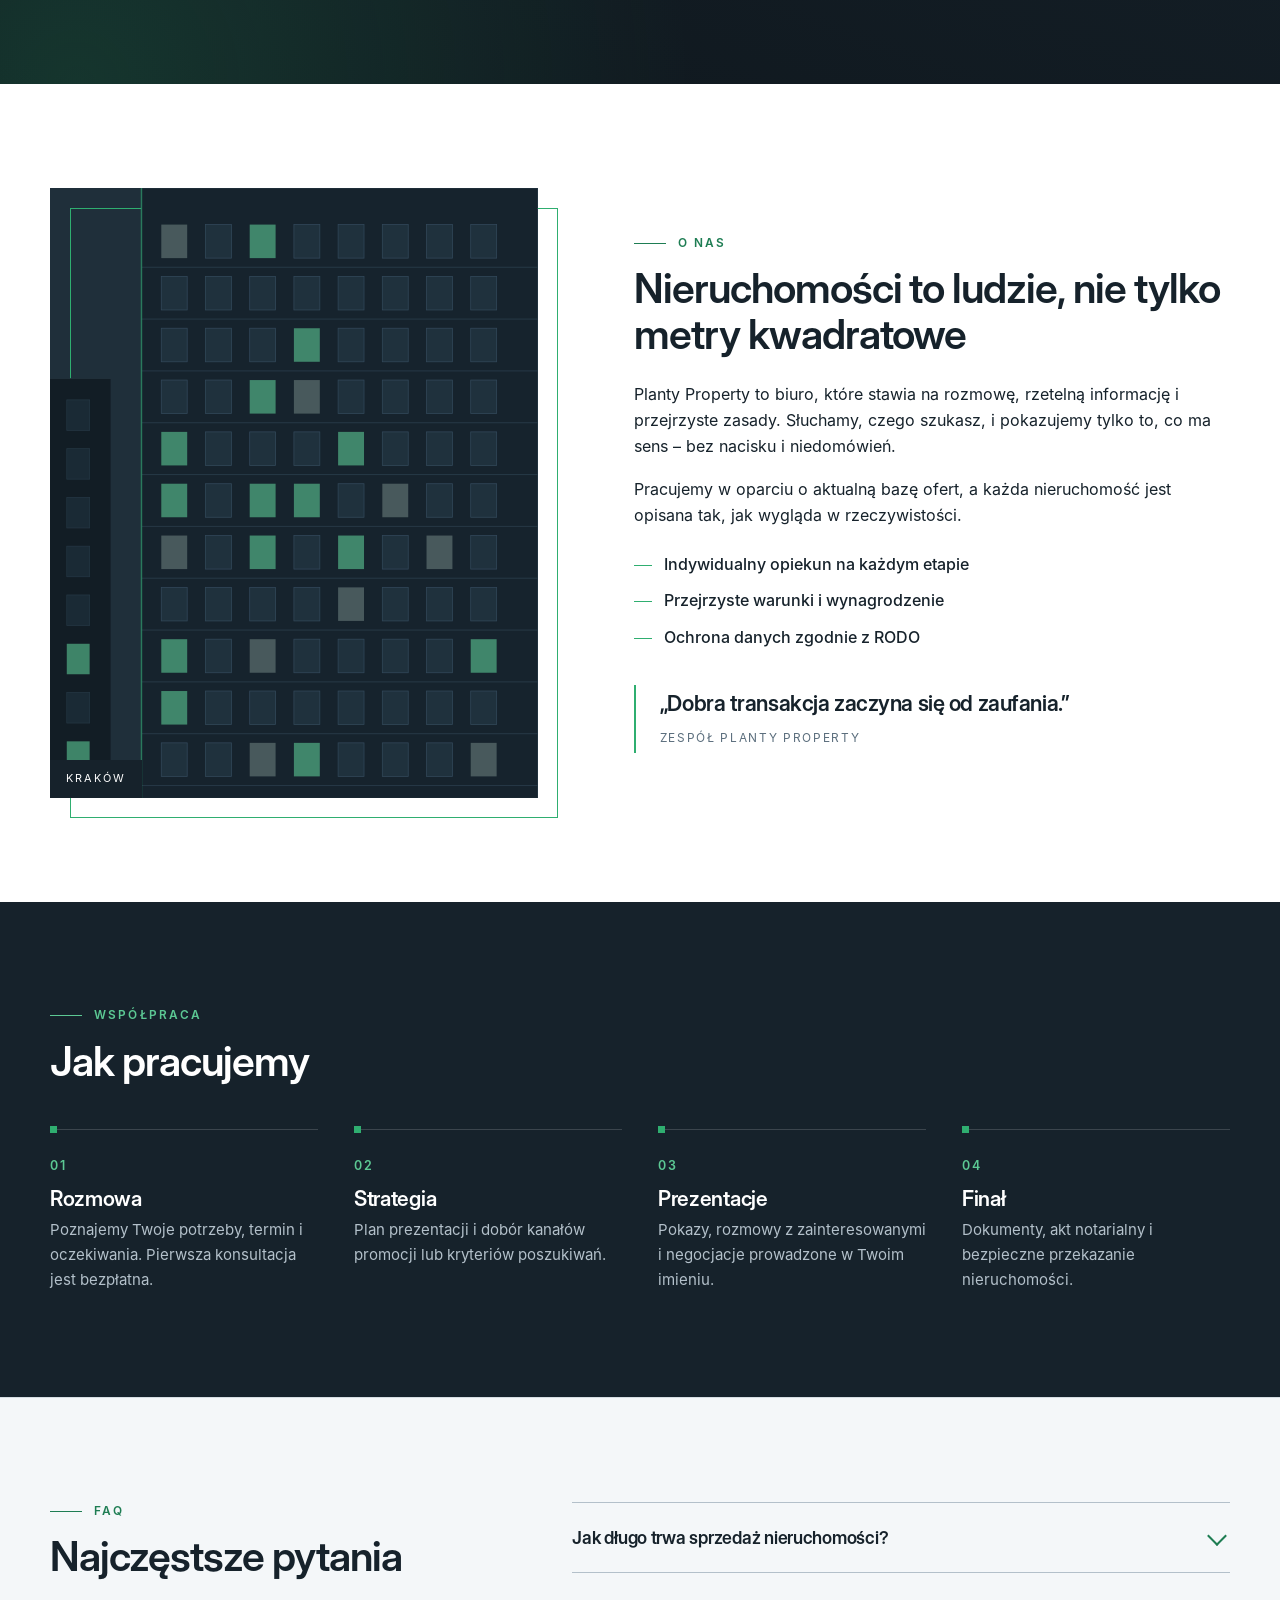
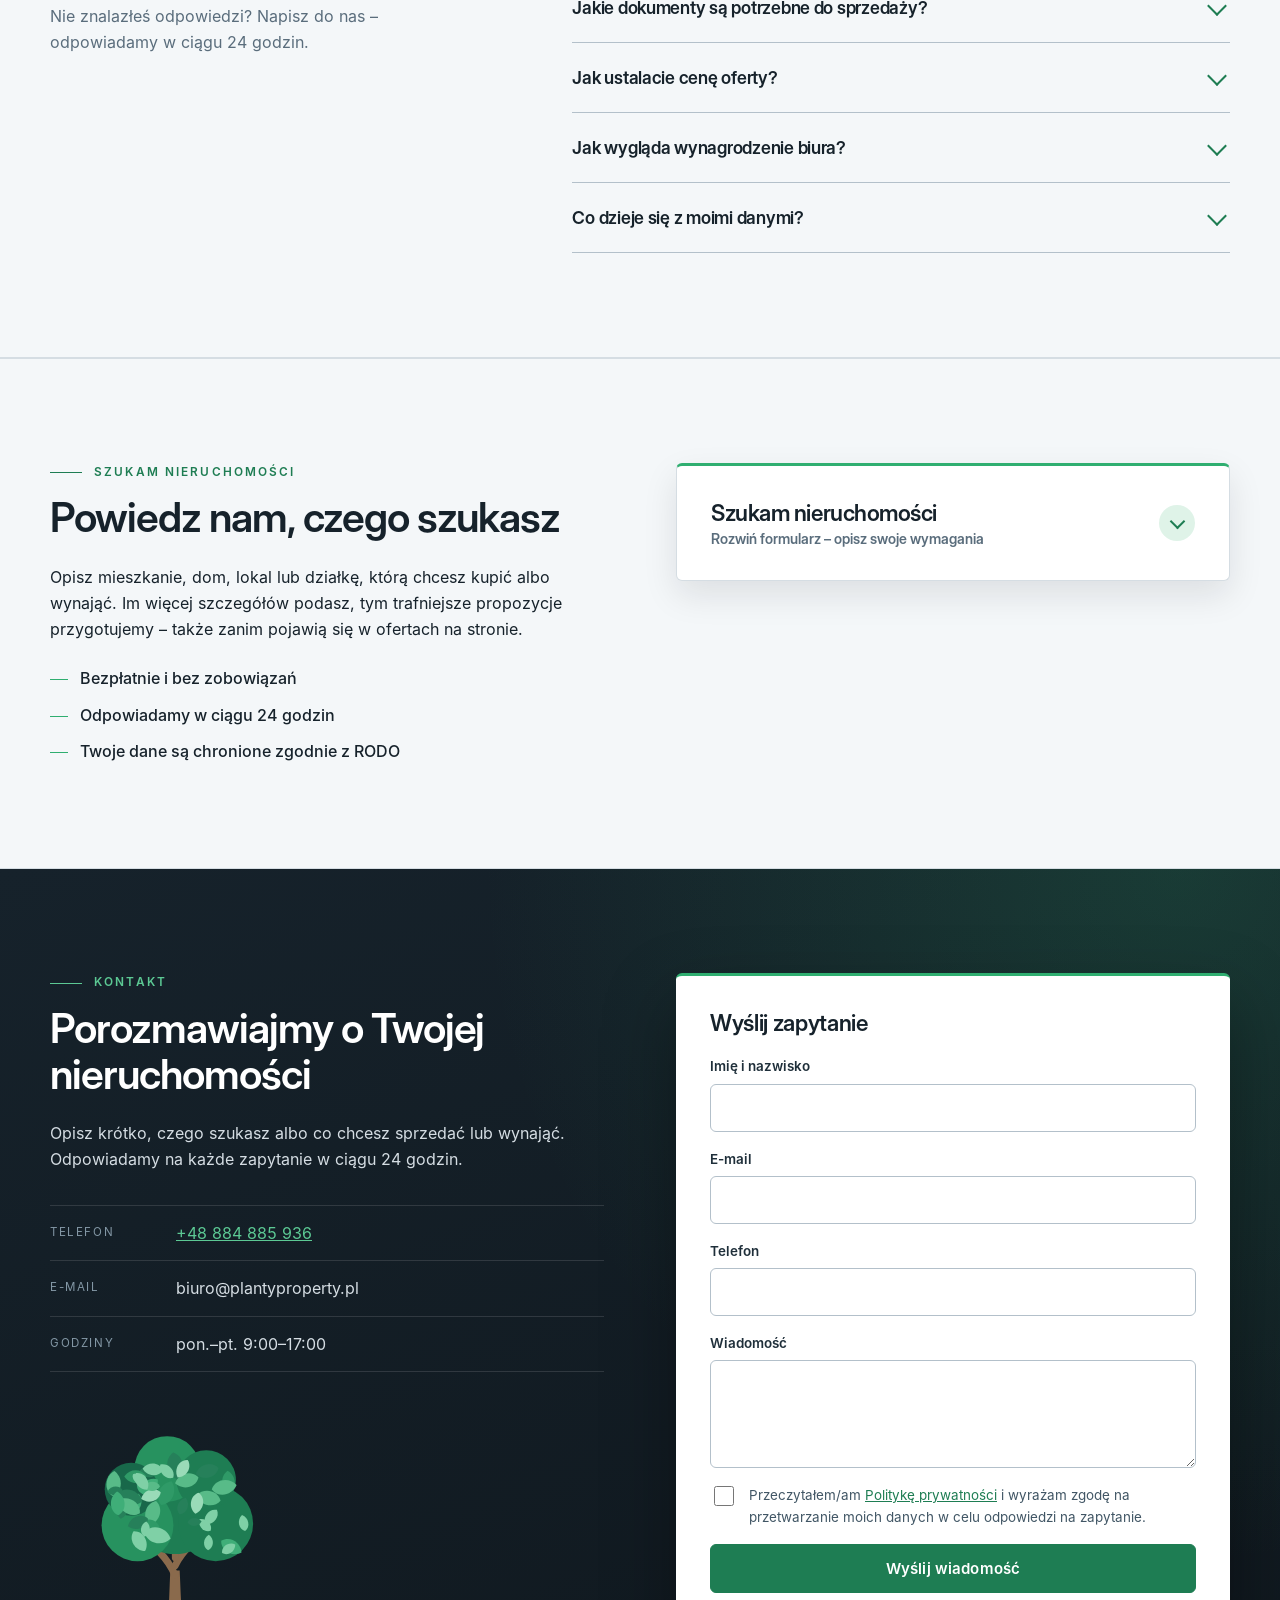
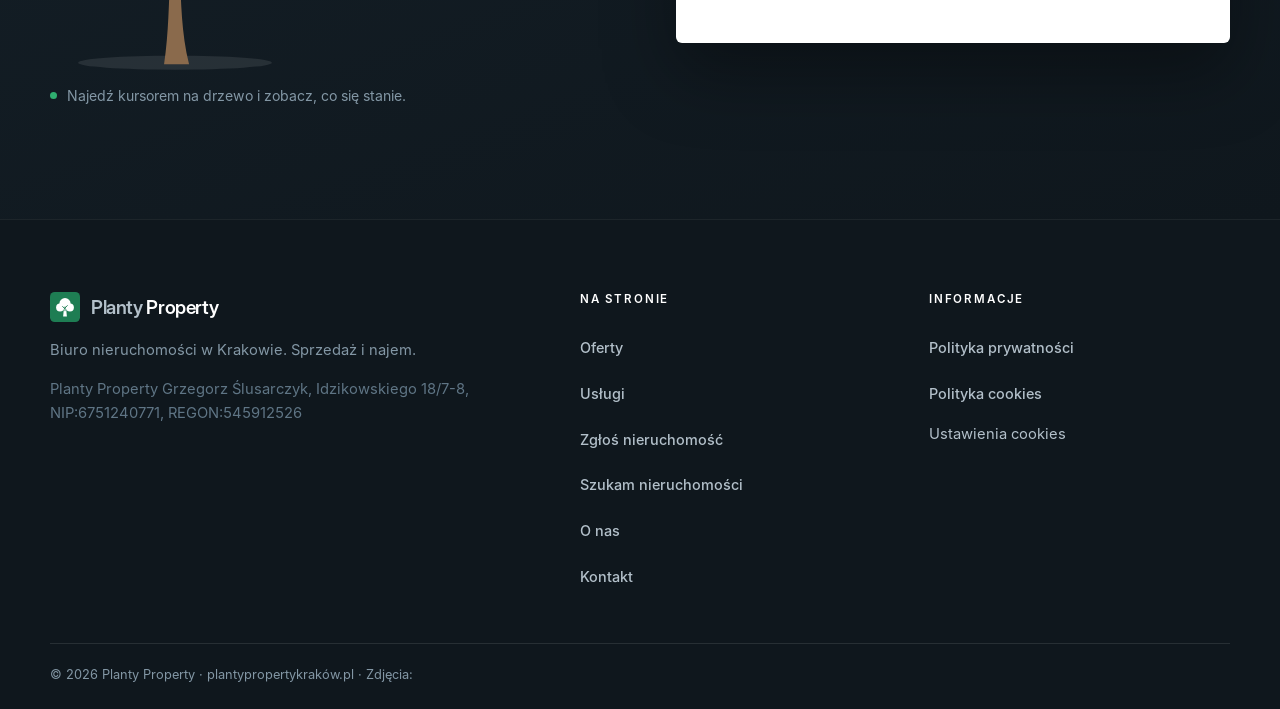
==== commit 6df16b3f: "Nowa wersja strony" ====
--- a/index.html
+++ b/index.html
@@ -3,31 +3,168 @@
 <head>
 <meta charset="utf-8">
 <meta name="viewport" content="width=device-width, initial-scale=1">
-<title>Planty Property – biuro nieruchomości</title>
-<meta name="description" content="Planty Property – sprzedaż, wynajem i wycena nieruchomości. Sprawdź aktualne oferty i umów bezpłatną konsultację.">
+<meta name="theme-color" content="#16222b">
+<title>Planty Property – biuro nieruchomości w Krakowie</title>
+<meta name="description" content="Planty Property – sprzedaż i najem nieruchomości w Krakowie. Sprawdź aktualne oferty i umów bezpłatną konsultację.">
 <link rel="canonical" href="https://xn--plantypropertykrakw-i5b.pl/">
-<meta property="og:title" content="Planty Property – biuro nieruchomości">
-<meta property="og:description" content="Sprzedaż, wynajem i wycena nieruchomości. Aktualne oferty i bezpłatna konsultacja.">
+<meta property="og:title" content="Planty Property – biuro nieruchomości w Krakowie">
+<meta property="og:description" content="Sprzedaż i najem nieruchomości. Aktualne oferty i bezpłatna konsultacja.">
 <meta property="og:url" content="https://xn--plantypropertykrakw-i5b.pl/">
 <meta property="og:type" content="website">
-<link rel="icon" href="data:image/svg+xml,%3Csvg xmlns='http://www.w3.org/2000/svg' viewBox='0 0 64 64'%3E%3Crect width='64' height='64' rx='14' fill='%231f3d2f'/%3E%3Cpath d='M32 14 12 32h6v18h28V32h6z' fill='%23f6f1e7'/%3E%3C/svg%3E">
-<link rel="stylesheet" href="css/style.css">
+<link rel="icon" href="data:image/svg+xml,%3Csvg xmlns='http://www.w3.org/2000/svg' viewBox='0 0 64 64'%3E%3Crect width='64' height='64' rx='10' fill='%231e7d53'/%3E%3Ccircle cx='32' cy='25' r='12' fill='%23fff'/%3E%3Ccircle cx='21.5' cy='33' r='8.5' fill='%23fff'/%3E%3Ccircle cx='42.5' cy='33' r='8.5' fill='%23fff'/%3E%3Cpath d='M29.5 36h5l1.5 16H28z' fill='%23fff'/%3E%3Cpath d='M32 40v-8M32 36l-5-5M32 34l5-5' fill='none' stroke='%231e7d53' stroke-width='2' stroke-linecap='round'/%3E%3C/svg%3E">
+<link rel="preload" href="fonts/inter-400.woff" as="font" type="font/woff" crossorigin>
+<link rel="preload" href="fonts/inter-display-600.woff" as="font" type="font/woff" crossorigin>
+<link rel="stylesheet" href="css/style.css?v=20261031">
 </head>
-<body>
+<body class="home">
+<svg width="0" height="0" style="position:absolute" aria-hidden="true" focusable="false">
+  <defs>
+    <symbol id="art-facade" viewBox="0 0 900 800"><rect x="150" y="250" width="190" height="560" fill="#121d25" stroke="#22323d"/>
+<rect x="170" y="278" width="30" height="40" fill="#1a2a35" stroke="#243643"/>
+<rect x="170" y="342" width="30" height="40" fill="#1a2a35" stroke="#243643"/>
+<rect x="170" y="406" width="30" height="40" fill="#1a2a35" stroke="#243643"/>
+<rect x="170" y="470" width="30" height="40" fill="#1a2a35" stroke="#243643"/>
+<rect x="170" y="534" width="30" height="40" fill="#1a2a35" stroke="#243643"/>
+<rect x="170" y="598" width="30" height="40" fill="#1a2a35" stroke="#243643"/>
+<rect x="170" y="662" width="30" height="40" fill="#1a2a35" stroke="#243643"/>
+<rect x="170" y="726" width="30" height="40" fill="#1a2a35" stroke="#243643"/>
+<rect x="226" y="278" width="30" height="40" fill="#1a2a35" stroke="#243643"/>
+<rect x="226" y="342" width="30" height="40" fill="#1a2a35" stroke="#243643"/>
+<rect x="226" y="406" width="30" height="40" fill="#5cc994" opacity=".6"/>
+<rect x="226" y="470" width="30" height="40" fill="#1a2a35" stroke="#243643"/>
+<rect x="226" y="534" width="30" height="40" fill="#5cc994" opacity=".6"/>
+<rect x="226" y="598" width="30" height="40" fill="#1a2a35" stroke="#243643"/>
+<rect x="226" y="662" width="30" height="40" fill="#1a2a35" stroke="#243643"/>
+<rect x="226" y="726" width="30" height="40" fill="#5cc994" opacity=".6"/>
+<rect x="282" y="278" width="30" height="40" fill="#1a2a35" stroke="#243643"/>
+<rect x="282" y="342" width="30" height="40" fill="#1a2a35" stroke="#243643"/>
+<rect x="282" y="406" width="30" height="40" fill="#1a2a35" stroke="#243643"/>
+<rect x="282" y="470" width="30" height="40" fill="#1a2a35" stroke="#243643"/>
+<rect x="282" y="534" width="30" height="40" fill="#1a2a35" stroke="#243643"/>
+<rect x="282" y="598" width="30" height="40" fill="#5cc994" opacity=".6"/>
+<rect x="282" y="662" width="30" height="40" fill="#1a2a35" stroke="#243643"/>
+<rect x="282" y="726" width="30" height="40" fill="#5cc994" opacity=".6"/>
+<rect x="380" y="0" width="520" height="820" fill="#16232d" stroke="#2c404e"/>
+<line x1="380" y1="104" x2="900" y2="104" stroke="#2c404e" stroke-width="1"/>
+<rect x="406" y="48" width="34" height="44" fill="#bcd7c9" opacity=".3"/>
+<rect x="464" y="48" width="34" height="44" fill="#1f313d" stroke="#32485a"/>
+<rect x="522" y="48" width="34" height="44" fill="#5cc994" opacity=".6"/>
+<rect x="580" y="48" width="34" height="44" fill="#1f313d" stroke="#32485a"/>
+<rect x="638" y="48" width="34" height="44" fill="#1f313d" stroke="#32485a"/>
+<rect x="696" y="48" width="34" height="44" fill="#1f313d" stroke="#32485a"/>
+<rect x="754" y="48" width="34" height="44" fill="#1f313d" stroke="#32485a"/>
+<rect x="812" y="48" width="34" height="44" fill="#1f313d" stroke="#32485a"/>
+<line x1="380" y1="172" x2="900" y2="172" stroke="#2c404e" stroke-width="1"/>
+<rect x="406" y="116" width="34" height="44" fill="#1f313d" stroke="#32485a"/>
+<rect x="464" y="116" width="34" height="44" fill="#1f313d" stroke="#32485a"/>
+<rect x="522" y="116" width="34" height="44" fill="#1f313d" stroke="#32485a"/>
+<rect x="580" y="116" width="34" height="44" fill="#1f313d" stroke="#32485a"/>
+<rect x="638" y="116" width="34" height="44" fill="#1f313d" stroke="#32485a"/>
+<rect x="696" y="116" width="34" height="44" fill="#1f313d" stroke="#32485a"/>
+<rect x="754" y="116" width="34" height="44" fill="#1f313d" stroke="#32485a"/>
+<rect x="812" y="116" width="34" height="44" fill="#1f313d" stroke="#32485a"/>
+<line x1="380" y1="240" x2="900" y2="240" stroke="#2c404e" stroke-width="1"/>
+<rect x="406" y="184" width="34" height="44" fill="#1f313d" stroke="#32485a"/>
+<rect x="464" y="184" width="34" height="44" fill="#1f313d" stroke="#32485a"/>
+<rect x="522" y="184" width="34" height="44" fill="#1f313d" stroke="#32485a"/>
+<rect x="580" y="184" width="34" height="44" fill="#5cc994" opacity=".6"/>
+<rect x="638" y="184" width="34" height="44" fill="#1f313d" stroke="#32485a"/>
+<rect x="696" y="184" width="34" height="44" fill="#1f313d" stroke="#32485a"/>
+<rect x="754" y="184" width="34" height="44" fill="#1f313d" stroke="#32485a"/>
+<rect x="812" y="184" width="34" height="44" fill="#1f313d" stroke="#32485a"/>
+<line x1="380" y1="308" x2="900" y2="308" stroke="#2c404e" stroke-width="1"/>
+<rect x="406" y="252" width="34" height="44" fill="#1f313d" stroke="#32485a"/>
+<rect x="464" y="252" width="34" height="44" fill="#1f313d" stroke="#32485a"/>
+<rect x="522" y="252" width="34" height="44" fill="#5cc994" opacity=".6"/>
+<rect x="580" y="252" width="34" height="44" fill="#bcd7c9" opacity=".3"/>
+<rect x="638" y="252" width="34" height="44" fill="#1f313d" stroke="#32485a"/>
+<rect x="696" y="252" width="34" height="44" fill="#1f313d" stroke="#32485a"/>
+<rect x="754" y="252" width="34" height="44" fill="#1f313d" stroke="#32485a"/>
+<rect x="812" y="252" width="34" height="44" fill="#1f313d" stroke="#32485a"/>
+<line x1="380" y1="376" x2="900" y2="376" stroke="#2c404e" stroke-width="1"/>
+<rect x="406" y="320" width="34" height="44" fill="#5cc994" opacity=".6"/>
+<rect x="464" y="320" width="34" height="44" fill="#1f313d" stroke="#32485a"/>
+<rect x="522" y="320" width="34" height="44" fill="#1f313d" stroke="#32485a"/>
+<rect x="580" y="320" width="34" height="44" fill="#1f313d" stroke="#32485a"/>
+<rect x="638" y="320" width="34" height="44" fill="#5cc994" opacity=".6"/>
+<rect x="696" y="320" width="34" height="44" fill="#1f313d" stroke="#32485a"/>
+<rect x="754" y="320" width="34" height="44" fill="#1f313d" stroke="#32485a"/>
+<rect x="812" y="320" width="34" height="44" fill="#1f313d" stroke="#32485a"/>
+<line x1="380" y1="444" x2="900" y2="444" stroke="#2c404e" stroke-width="1"/>
+<rect x="406" y="388" width="34" height="44" fill="#5cc994" opacity=".6"/>
+<rect x="464" y="388" width="34" height="44" fill="#1f313d" stroke="#32485a"/>
+<rect x="522" y="388" width="34" height="44" fill="#5cc994" opacity=".6"/>
+<rect x="580" y="388" width="34" height="44" fill="#5cc994" opacity=".6"/>
+<rect x="638" y="388" width="34" height="44" fill="#1f313d" stroke="#32485a"/>
+<rect x="696" y="388" width="34" height="44" fill="#bcd7c9" opacity=".3"/>
+<rect x="754" y="388" width="34" height="44" fill="#1f313d" stroke="#32485a"/>
+<rect x="812" y="388" width="34" height="44" fill="#1f313d" stroke="#32485a"/>
+<line x1="380" y1="512" x2="900" y2="512" stroke="#2c404e" stroke-width="1"/>
+<rect x="406" y="456" width="34" height="44" fill="#bcd7c9" opacity=".3"/>
+<rect x="464" y="456" width="34" height="44" fill="#1f313d" stroke="#32485a"/>
+<rect x="522" y="456" width="34" height="44" fill="#5cc994" opacity=".6"/>
+<rect x="580" y="456" width="34" height="44" fill="#1f313d" stroke="#32485a"/>
+<rect x="638" y="456" width="34" height="44" fill="#5cc994" opacity=".6"/>
+<rect x="696" y="456" width="34" height="44" fill="#1f313d" stroke="#32485a"/>
+<rect x="754" y="456" width="34" height="44" fill="#bcd7c9" opacity=".3"/>
+<rect x="812" y="456" width="34" height="44" fill="#1f313d" stroke="#32485a"/>
+<line x1="380" y1="580" x2="900" y2="580" stroke="#2c404e" stroke-width="1"/>
+<rect x="406" y="524" width="34" height="44" fill="#1f313d" stroke="#32485a"/>
+<rect x="464" y="524" width="34" height="44" fill="#1f313d" stroke="#32485a"/>
+<rect x="522" y="524" width="34" height="44" fill="#1f313d" stroke="#32485a"/>
+<rect x="580" y="524" width="34" height="44" fill="#1f313d" stroke="#32485a"/>
+<rect x="638" y="524" width="34" height="44" fill="#bcd7c9" opacity=".3"/>
+<rect x="696" y="524" width="34" height="44" fill="#1f313d" stroke="#32485a"/>
+<rect x="754" y="524" width="34" height="44" fill="#1f313d" stroke="#32485a"/>
+<rect x="812" y="524" width="34" height="44" fill="#1f313d" stroke="#32485a"/>
+<line x1="380" y1="648" x2="900" y2="648" stroke="#2c404e" stroke-width="1"/>
+<rect x="406" y="592" width="34" height="44" fill="#5cc994" opacity=".6"/>
+<rect x="464" y="592" width="34" height="44" fill="#1f313d" stroke="#32485a"/>
+<rect x="522" y="592" width="34" height="44" fill="#bcd7c9" opacity=".3"/>
+<rect x="580" y="592" width="34" height="44" fill="#1f313d" stroke="#32485a"/>
+<rect x="638" y="592" width="34" height="44" fill="#1f313d" stroke="#32485a"/>
+<rect x="696" y="592" width="34" height="44" fill="#1f313d" stroke="#32485a"/>
+<rect x="754" y="592" width="34" height="44" fill="#1f313d" stroke="#32485a"/>
+<rect x="812" y="592" width="34" height="44" fill="#5cc994" opacity=".6"/>
+<line x1="380" y1="716" x2="900" y2="716" stroke="#2c404e" stroke-width="1"/>
+<rect x="406" y="660" width="34" height="44" fill="#5cc994" opacity=".6"/>
+<rect x="464" y="660" width="34" height="44" fill="#1f313d" stroke="#32485a"/>
+<rect x="522" y="660" width="34" height="44" fill="#1f313d" stroke="#32485a"/>
+<rect x="580" y="660" width="34" height="44" fill="#1f313d" stroke="#32485a"/>
+<rect x="638" y="660" width="34" height="44" fill="#1f313d" stroke="#32485a"/>
+<rect x="696" y="660" width="34" height="44" fill="#1f313d" stroke="#32485a"/>
+<rect x="754" y="660" width="34" height="44" fill="#1f313d" stroke="#32485a"/>
+<rect x="812" y="660" width="34" height="44" fill="#1f313d" stroke="#32485a"/>
+<line x1="380" y1="784" x2="900" y2="784" stroke="#2c404e" stroke-width="1"/>
+<rect x="406" y="728" width="34" height="44" fill="#1f313d" stroke="#32485a"/>
+<rect x="464" y="728" width="34" height="44" fill="#1f313d" stroke="#32485a"/>
+<rect x="522" y="728" width="34" height="44" fill="#bcd7c9" opacity=".3"/>
+<rect x="580" y="728" width="34" height="44" fill="#5cc994" opacity=".6"/>
+<rect x="638" y="728" width="34" height="44" fill="#1f313d" stroke="#32485a"/>
+<rect x="696" y="728" width="34" height="44" fill="#1f313d" stroke="#32485a"/>
+<rect x="754" y="728" width="34" height="44" fill="#1f313d" stroke="#32485a"/>
+<rect x="812" y="728" width="34" height="44" fill="#bcd7c9" opacity=".3"/>
+<line x1="380" y1="0" x2="380" y2="820" stroke="#2fae70" stroke-width="2" opacity=".55"/></symbol>
+  </defs>
+</svg>
 <a class="skip" href="#oferty">Przejdź do ofert</a>
 <div class="progress" id="progress" aria-hidden="true"></div>
 
 <header class="site-header" id="top">
   <div class="wrap bar">
     <a class="logo" href="#top" aria-label="Planty Property – strona główna">
-      <svg viewBox="0 0 64 64" width="34" height="34" aria-hidden="true"><rect width="64" height="64" rx="14" fill="currentColor"/><path d="M32 14 12 32h6v18h28V32h6z" fill="#f6f1e7"/><path d="M32 30c0-6 4-9 9-9 0 6-3 9-9 9z" fill="#c8793a"/></svg>
+      <svg viewBox="0 0 64 64" width="34" height="34" aria-hidden="true"><rect width="64" height="64" rx="10" fill="#1e7d53"/><circle cx="32" cy="25" r="12" fill="#fff"/><circle cx="21.5" cy="33" r="8.5" fill="#fff"/><circle cx="42.5" cy="33" r="8.5" fill="#fff"/><path d="M29.5 36h5l1.5 16H28z" fill="#fff"/><path d="M32 40v-8M32 36l-5-5M32 34l5-5" fill="none" stroke="#1e7d53" stroke-width="2" stroke-linecap="round"/></svg>
       <span>Planty <b>Property</b></span>
     </a>
     <button class="nav-toggle" aria-expanded="false" aria-controls="nav" aria-label="Menu">☰</button>
     <nav id="nav">
       <a href="#oferty">Oferty</a>
       <a href="#uslugi">Usługi</a>
+      <a href="#zglos">Zgłoś nieruchomość</a>
+      <a href="#szukam">Szukam nieruchomości</a>
       <a href="#o-nas">O nas</a>
+      <a href="#faq">FAQ</a>
+      <a href="tel:+48884885936" class="nav-call" data-tel><svg viewBox="0 0 24 24" aria-hidden="true"><path d="M22 16.9v3a2 2 0 0 1-2.2 2 19.8 19.8 0 0 1-8.6-3.1 19.5 19.5 0 0 1-6-6A19.8 19.8 0 0 1 2.1 4.2 2 2 0 0 1 4.1 2h3a2 2 0 0 1 2 1.7c.1 1 .4 1.9.7 2.8a2 2 0 0 1-.5 2.1L8 9.9a16 16 0 0 0 6 6l1.3-1.3a2 2 0 0 1 2.1-.4c.9.3 1.8.6 2.8.7a2 2 0 0 1 1.7 2z"/></svg><span>Zadzwoń</span></a>
       <a href="#kontakt" class="btn btn-small">Kontakt</a>
     </nav>
   </div>
@@ -35,116 +172,299 @@
 
 <main>
 <section class="hero">
-  <svg class="birds" aria-hidden="true" focusable="false">
-    <g class="bird" style="--y:40px;animation-duration:52s;animation-delay:-8s"><path d="M0 0 q7 -8 14 0 q7 -8 14 0"/></g>
-    <g class="bird" style="--y:78px;animation-duration:64s;animation-delay:-30s"><path d="M0 0 q5 -6 10 0 q5 -6 10 0"/></g>
-    <g class="bird" style="--y:22px;animation-duration:78s;animation-delay:-52s"><path d="M0 0 q6 -7 12 0 q6 -7 12 0"/></g>
-  </svg>
-  <div class="hero-art" aria-hidden="true">
-    <svg viewBox="0 0 1440 300" preserveAspectRatio="xMidYMax slice" focusable="false">
-      <g class="cloud" fill="#fff" opacity=".75"><ellipse cx="230" cy="70" rx="74" ry="15"/><ellipse cx="272" cy="58" rx="48" ry="13"/><ellipse cx="190" cy="60" rx="38" ry="11"/></g>
-      <g class="cloud c2" fill="#fff" opacity=".6"><ellipse cx="980" cy="40" rx="70" ry="13"/><ellipse cx="1020" cy="30" rx="44" ry="11"/></g>
-      <g fill="#ebe4d0">
-        <rect x="60" y="170" width="90" height="130"/><rect x="150" y="140" width="64" height="160"/>
-        <rect x="470" y="150" width="96" height="150"/><rect x="566" y="112" width="74" height="188"/>
-        <rect x="860" y="140" width="88" height="160"/><rect x="948" y="168" width="104" height="132"/>
-        <rect x="1240" y="128" width="84" height="172"/><rect x="1324" y="162" width="76" height="138"/>
-      </g>
-      <g fill="#d6ddc8">
-        <rect x="250" y="190" width="100" height="110"/><rect x="350" y="160" width="70" height="140"/>
-        <rect x="690" y="176" width="92" height="124"/><rect x="782" y="146" width="66" height="154"/>
-        <rect x="1090" y="182" width="96" height="118"/><rect x="1186" y="196" width="60" height="104"/>
-      </g>
-      <g fill="#f6f1e7" opacity=".9">
-        <rect x="270" y="206" width="12" height="16" rx="2"/><rect x="298" y="206" width="12" height="16" rx="2"/><rect x="326" y="206" width="12" height="16" rx="2"/>
-        <rect x="270" y="238" width="12" height="16" rx="2"/><rect x="298" y="238" width="12" height="16" rx="2"/>
-        <rect x="364" y="178" width="12" height="16" rx="2"/><rect x="390" y="178" width="12" height="16" rx="2"/><rect x="364" y="212" width="12" height="16" rx="2"/>
-        <rect x="708" y="194" width="12" height="16" rx="2"/><rect x="736" y="194" width="12" height="16" rx="2"/><rect x="708" y="228" width="12" height="16" rx="2"/>
-        <rect x="798" y="164" width="12" height="16" rx="2"/><rect x="822" y="164" width="12" height="16" rx="2"/><rect x="798" y="198" width="12" height="16" rx="2"/>
-        <rect x="1108" y="198" width="12" height="16" rx="2"/><rect x="1136" y="198" width="12" height="16" rx="2"/><rect x="1108" y="232" width="12" height="16" rx="2"/>
-      </g>
-      <g fill="#bccab2">
-        <circle cx="40" cy="262" r="38"/><circle cx="110" cy="272" r="30"/><circle cx="440" cy="268" r="34"/><circle cx="520" cy="274" r="26"/>
-        <circle cx="660" cy="266" r="36"/><circle cx="840" cy="272" r="30"/><circle cx="1040" cy="268" r="34"/><circle cx="1160" cy="274" r="28"/>
-        <circle cx="1300" cy="262" r="38"/><circle cx="1400" cy="270" r="32"/>
-      </g>
-      <rect y="276" width="1440" height="24" fill="#a9bb9f"/>
+  <div class="hero-media" aria-hidden="true">
+    <svg class="facade" viewBox="0 0 900 800" preserveAspectRatio="xMaxYMid slice" focusable="false">
+<rect x="150" y="250" width="190" height="560" fill="#121d25" stroke="#22323d"/>
+<rect x="170" y="278" width="30" height="40" fill="#1a2a35" stroke="#243643"/>
+<rect x="170" y="342" width="30" height="40" fill="#1a2a35" stroke="#243643"/>
+<rect x="170" y="406" width="30" height="40" fill="#1a2a35" stroke="#243643"/>
+<rect x="170" y="470" width="30" height="40" fill="#1a2a35" stroke="#243643"/>
+<rect x="170" y="534" width="30" height="40" fill="#1a2a35" stroke="#243643"/>
+<rect x="170" y="598" width="30" height="40" fill="#1a2a35" stroke="#243643"/>
+<rect x="170" y="662" width="30" height="40" fill="#1a2a35" stroke="#243643"/>
+<rect x="170" y="726" width="30" height="40" fill="#1a2a35" stroke="#243643"/>
+<rect x="226" y="278" width="30" height="40" fill="#1a2a35" stroke="#243643"/>
+<rect x="226" y="342" width="30" height="40" fill="#1a2a35" stroke="#243643"/>
+<rect class="tw d2" style="animation-delay:-2s" x="226" y="406" width="30" height="40" fill="#5cc994" opacity=".6"/>
+<rect class="tw d3" style="animation-delay:-0s" x="226" y="470" width="30" height="40" fill="#5cc994" opacity=".6"/>
+<rect x="226" y="534" width="30" height="40" fill="#1a2a35" stroke="#243643"/>
+<rect x="226" y="598" width="30" height="40" fill="#1a2a35" stroke="#243643"/>
+<rect x="226" y="662" width="30" height="40" fill="#1a2a35" stroke="#243643"/>
+<rect x="226" y="726" width="30" height="40" fill="#1a2a35" stroke="#243643"/>
+<rect x="282" y="278" width="30" height="40" fill="#1a2a35" stroke="#243643"/>
+<rect x="282" y="342" width="30" height="40" fill="#1a2a35" stroke="#243643"/>
+<rect x="282" y="406" width="30" height="40" fill="#1a2a35" stroke="#243643"/>
+<rect class="tw d1" style="animation-delay:-3s" x="282" y="470" width="30" height="40" fill="#5cc994" opacity=".6"/>
+<rect x="282" y="534" width="30" height="40" fill="#1a2a35" stroke="#243643"/>
+<rect x="282" y="598" width="30" height="40" fill="#1a2a35" stroke="#243643"/>
+<rect x="282" y="662" width="30" height="40" fill="#1a2a35" stroke="#243643"/>
+<rect x="282" y="726" width="30" height="40" fill="#1a2a35" stroke="#243643"/>
+<rect x="380" y="0" width="520" height="820" fill="#16232d" stroke="#2c404e"/>
+<line x1="380" y1="104" x2="900" y2="104" stroke="#2c404e" stroke-width="1"/>
+<rect x="406" y="48" width="34" height="44" fill="#1f313d" stroke="#32485a"/>
+<rect class="tw d1" style="animation-delay:-4s" x="464" y="48" width="34" height="44" fill="#bcd7c9" opacity=".3"/>
+<rect x="522" y="48" width="34" height="44" fill="#1f313d" stroke="#32485a"/>
+<rect x="580" y="48" width="34" height="44" fill="#1f313d" stroke="#32485a"/>
+<rect x="638" y="48" width="34" height="44" fill="#1f313d" stroke="#32485a"/>
+<rect x="696" y="48" width="34" height="44" fill="#1f313d" stroke="#32485a"/>
+<rect x="754" y="48" width="34" height="44" fill="#1f313d" stroke="#32485a"/>
+<rect x="812" y="48" width="34" height="44" fill="#1f313d" stroke="#32485a"/>
+<line x1="380" y1="172" x2="900" y2="172" stroke="#2c404e" stroke-width="1"/>
+<rect x="406" y="116" width="34" height="44" fill="#1f313d" stroke="#32485a"/>
+<rect x="464" y="116" width="34" height="44" fill="#1f313d" stroke="#32485a"/>
+<rect x="522" y="116" width="34" height="44" fill="#1f313d" stroke="#32485a"/>
+<rect x="580" y="116" width="34" height="44" fill="#1f313d" stroke="#32485a"/>
+<rect x="638" y="116" width="34" height="44" fill="#1f313d" stroke="#32485a"/>
+<rect class="tw d1" style="animation-delay:-6s" x="696" y="116" width="34" height="44" fill="#5cc994" opacity=".6"/>
+<rect class="tw d2" style="animation-delay:-6s" x="754" y="116" width="34" height="44" fill="#5cc994" opacity=".6"/>
+<rect class="tw d1" style="animation-delay:-0s" x="812" y="116" width="34" height="44" fill="#5cc994" opacity=".6"/>
+<line x1="380" y1="240" x2="900" y2="240" stroke="#2c404e" stroke-width="1"/>
+<rect class="tw d1" style="animation-delay:-7s" x="406" y="184" width="34" height="44" fill="#bcd7c9" opacity=".3"/>
+<rect x="464" y="184" width="34" height="44" fill="#1f313d" stroke="#32485a"/>
+<rect x="522" y="184" width="34" height="44" fill="#1f313d" stroke="#32485a"/>
+<rect x="580" y="184" width="34" height="44" fill="#1f313d" stroke="#32485a"/>
+<rect x="638" y="184" width="34" height="44" fill="#1f313d" stroke="#32485a"/>
+<rect class="tw d3" style="animation-delay:-4s" x="696" y="184" width="34" height="44" fill="#bcd7c9" opacity=".3"/>
+<rect x="754" y="184" width="34" height="44" fill="#1f313d" stroke="#32485a"/>
+<rect x="812" y="184" width="34" height="44" fill="#1f313d" stroke="#32485a"/>
+<line x1="380" y1="308" x2="900" y2="308" stroke="#2c404e" stroke-width="1"/>
+<rect class="tw d2" style="animation-delay:-1s" x="406" y="252" width="34" height="44" fill="#5cc994" opacity=".6"/>
+<rect class="tw d3" style="animation-delay:-1s" x="464" y="252" width="34" height="44" fill="#5cc994" opacity=".6"/>
+<rect class="tw d2" style="animation-delay:-7s" x="522" y="252" width="34" height="44" fill="#5cc994" opacity=".6"/>
+<rect class="tw d3" style="animation-delay:-3s" x="580" y="252" width="34" height="44" fill="#bcd7c9" opacity=".3"/>
+<rect x="638" y="252" width="34" height="44" fill="#1f313d" stroke="#32485a"/>
+<rect class="tw d3" style="animation-delay:-2s" x="696" y="252" width="34" height="44" fill="#bcd7c9" opacity=".3"/>
+<rect x="754" y="252" width="34" height="44" fill="#1f313d" stroke="#32485a"/>
+<rect x="812" y="252" width="34" height="44" fill="#1f313d" stroke="#32485a"/>
+<line x1="380" y1="376" x2="900" y2="376" stroke="#2c404e" stroke-width="1"/>
+<rect x="406" y="320" width="34" height="44" fill="#1f313d" stroke="#32485a"/>
+<rect x="464" y="320" width="34" height="44" fill="#1f313d" stroke="#32485a"/>
+<rect class="tw d3" style="animation-delay:-4s" x="522" y="320" width="34" height="44" fill="#5cc994" opacity=".6"/>
+<rect x="580" y="320" width="34" height="44" fill="#1f313d" stroke="#32485a"/>
+<rect class="tw d1" style="animation-delay:-6s" x="638" y="320" width="34" height="44" fill="#5cc994" opacity=".6"/>
+<rect x="696" y="320" width="34" height="44" fill="#1f313d" stroke="#32485a"/>
+<rect x="754" y="320" width="34" height="44" fill="#1f313d" stroke="#32485a"/>
+<rect x="812" y="320" width="34" height="44" fill="#1f313d" stroke="#32485a"/>
+<line x1="380" y1="444" x2="900" y2="444" stroke="#2c404e" stroke-width="1"/>
+<rect class="tw d1" style="animation-delay:-3s" x="406" y="388" width="34" height="44" fill="#5cc994" opacity=".6"/>
+<rect x="464" y="388" width="34" height="44" fill="#1f313d" stroke="#32485a"/>
+<rect class="tw d3" style="animation-delay:-5s" x="522" y="388" width="34" height="44" fill="#5cc994" opacity=".6"/>
+<rect x="580" y="388" width="34" height="44" fill="#1f313d" stroke="#32485a"/>
+<rect x="638" y="388" width="34" height="44" fill="#1f313d" stroke="#32485a"/>
+<rect class="tw d1" style="animation-delay:-9s" x="696" y="388" width="34" height="44" fill="#5cc994" opacity=".6"/>
+<rect x="754" y="388" width="34" height="44" fill="#1f313d" stroke="#32485a"/>
+<rect class="tw d2" style="animation-delay:-5s" x="812" y="388" width="34" height="44" fill="#5cc994" opacity=".6"/>
+<line x1="380" y1="512" x2="900" y2="512" stroke="#2c404e" stroke-width="1"/>
+<rect x="406" y="456" width="34" height="44" fill="#1f313d" stroke="#32485a"/>
+<rect class="tw d3" style="animation-delay:-7s" x="464" y="456" width="34" height="44" fill="#5cc994" opacity=".6"/>
+<rect x="522" y="456" width="34" height="44" fill="#1f313d" stroke="#32485a"/>
+<rect class="tw d2" style="animation-delay:-2s" x="580" y="456" width="34" height="44" fill="#5cc994" opacity=".6"/>
+<rect x="638" y="456" width="34" height="44" fill="#1f313d" stroke="#32485a"/>
+<rect x="696" y="456" width="34" height="44" fill="#1f313d" stroke="#32485a"/>
+<rect x="754" y="456" width="34" height="44" fill="#1f313d" stroke="#32485a"/>
+<rect x="812" y="456" width="34" height="44" fill="#1f313d" stroke="#32485a"/>
+<line x1="380" y1="580" x2="900" y2="580" stroke="#2c404e" stroke-width="1"/>
+<rect x="406" y="524" width="34" height="44" fill="#1f313d" stroke="#32485a"/>
+<rect class="tw d3" style="animation-delay:-8s" x="464" y="524" width="34" height="44" fill="#5cc994" opacity=".6"/>
+<rect class="tw d2" style="animation-delay:-7s" x="522" y="524" width="34" height="44" fill="#bcd7c9" opacity=".3"/>
+<rect x="580" y="524" width="34" height="44" fill="#1f313d" stroke="#32485a"/>
+<rect x="638" y="524" width="34" height="44" fill="#1f313d" stroke="#32485a"/>
+<rect class="tw d1" style="animation-delay:-8s" x="696" y="524" width="34" height="44" fill="#5cc994" opacity=".6"/>
+<rect x="754" y="524" width="34" height="44" fill="#1f313d" stroke="#32485a"/>
+<rect x="812" y="524" width="34" height="44" fill="#1f313d" stroke="#32485a"/>
+<line x1="380" y1="648" x2="900" y2="648" stroke="#2c404e" stroke-width="1"/>
+<rect x="406" y="592" width="34" height="44" fill="#1f313d" stroke="#32485a"/>
+<rect x="464" y="592" width="34" height="44" fill="#1f313d" stroke="#32485a"/>
+<rect x="522" y="592" width="34" height="44" fill="#1f313d" stroke="#32485a"/>
+<rect x="580" y="592" width="34" height="44" fill="#1f313d" stroke="#32485a"/>
+<rect x="638" y="592" width="34" height="44" fill="#1f313d" stroke="#32485a"/>
+<rect class="tw d3" style="animation-delay:-1s" x="696" y="592" width="34" height="44" fill="#bcd7c9" opacity=".3"/>
+<rect class="tw d2" style="animation-delay:-8s" x="754" y="592" width="34" height="44" fill="#5cc994" opacity=".6"/>
+<rect x="812" y="592" width="34" height="44" fill="#1f313d" stroke="#32485a"/>
+<line x1="380" y1="716" x2="900" y2="716" stroke="#2c404e" stroke-width="1"/>
+<rect x="406" y="660" width="34" height="44" fill="#1f313d" stroke="#32485a"/>
+<rect class="tw d1" style="animation-delay:-3s" x="464" y="660" width="34" height="44" fill="#5cc994" opacity=".6"/>
+<rect x="522" y="660" width="34" height="44" fill="#1f313d" stroke="#32485a"/>
+<rect class="tw d2" style="animation-delay:-7s" x="580" y="660" width="34" height="44" fill="#5cc994" opacity=".6"/>
+<rect x="638" y="660" width="34" height="44" fill="#1f313d" stroke="#32485a"/>
+<rect class="tw d2" style="animation-delay:-5s" x="696" y="660" width="34" height="44" fill="#5cc994" opacity=".6"/>
+<rect x="754" y="660" width="34" height="44" fill="#1f313d" stroke="#32485a"/>
+<rect x="812" y="660" width="34" height="44" fill="#1f313d" stroke="#32485a"/>
+<line x1="380" y1="784" x2="900" y2="784" stroke="#2c404e" stroke-width="1"/>
+<rect class="tw d1" style="animation-delay:-7s" x="406" y="728" width="34" height="44" fill="#5cc994" opacity=".6"/>
+<rect x="464" y="728" width="34" height="44" fill="#1f313d" stroke="#32485a"/>
+<rect x="522" y="728" width="34" height="44" fill="#1f313d" stroke="#32485a"/>
+<rect x="580" y="728" width="34" height="44" fill="#1f313d" stroke="#32485a"/>
+<rect x="638" y="728" width="34" height="44" fill="#1f313d" stroke="#32485a"/>
+<rect class="tw d1" style="animation-delay:-0s" x="696" y="728" width="34" height="44" fill="#5cc994" opacity=".6"/>
+<rect x="754" y="728" width="34" height="44" fill="#1f313d" stroke="#32485a"/>
+<rect x="812" y="728" width="34" height="44" fill="#1f313d" stroke="#32485a"/>
+<line x1="380" y1="0" x2="380" y2="820" stroke="#2fae70" stroke-width="2" opacity=".55"/>
     </svg>
-  </div>
-  <div class="wrap hero-grid">
-    <div class="hero-copy">
-      <p class="eyebrow">Biuro nieruchomości</p>
-      <h1>Znajdziemy miejsce, w&nbsp;którym <em>naprawdę</em> zechcesz zostać.</h1>
-      <p class="lead">Sprzedaż, wynajem i wycena nieruchomości – z rzetelnym doradztwem na każdym etapie transakcji.</p>
-    </div>
-    <form class="search" id="search" aria-label="Wyszukiwarka ofert">
-      <h2>Wyszukaj ofertę</h2>
-      <label>Typ transakcji
-        <select name="deal"><option value="">Wszystkie</option><option value="sprzedaz">Sprzedaż</option><option value="wynajem">Wynajem</option></select>
+    <img class="hero-photo" src="img/hero.jpg" alt="" decoding="async" fetchpriority="high" onerror="this.remove()">
+  </div>
+  <div class="wrap hero-inner">
+    <p class="eyebrow">Biuro nieruchomości · Kraków</p>
+    <h1>Znajdziemy miejsce, w&nbsp;którym <em>naprawdę</em> zechcesz zostać.</h1>
+    <p class="lead">Sprzedaż i najem nieruchomości – z rzetelnym doradztwem na każdym etapie transakcji.</p>
+    <div class="hero-cta">
+      <a class="btn" href="#oferty">Zobacz oferty</a>
+      <a class="btn btn-line" href="#zglos">Zgłoś nieruchomość</a>
+    </div>
+  </div>
+</section>
+
+<div class="wrap finder-wrap">
+  <form class="finder" id="search" aria-label="Wyszukiwarka ofert">
+    <div class="finder-main">
+      <label>Transakcja
+        <select name="deal"><option value="">Wszystkie</option><option value="sprzedaz">Sprzedaż</option><option value="wynajem">Najem</option></select>
       </label>
       <label>Rodzaj nieruchomości
         <select name="kind"><option value="">Wszystkie</option><option>Mieszkanie</option><option>Dom</option><option>Lokal użytkowy</option><option>Działka</option></select>
       </label>
-      <label>Miejscowość
-        <input type="text" name="city" placeholder="np. Kraków" autocomplete="off">
-      </label>
-      <label>Cena maks. (zł)
+      <label>Lokalizacja
+        <input type="text" name="city" placeholder="np. Kraków, Podgórze" autocomplete="off">
+      </label>
+      <label><span id="lbl-max">Cena maksymalna (zł)</span>
         <input type="number" name="max" min="0" step="1000" placeholder="bez limitu" inputmode="numeric">
       </label>
-      <button class="btn" type="submit">Pokaż oferty</button>
+      <button class="btn" type="submit">Szukaj ofert</button>
+    </div>
+    <div class="finder-more" id="finder-more" hidden>
+      <label><span id="lbl-min">Cena minimalna (zł)</span>
+        <input type="number" name="min" min="0" step="1000" placeholder="od" inputmode="numeric">
+      </label>
+      <label>Powierzchnia od (m²)
+        <input type="number" name="amin" min="0" step="5" placeholder="od" inputmode="numeric">
+      </label>
+      <label>Powierzchnia do (m²)
+        <input type="number" name="amax" min="0" step="5" placeholder="do" inputmode="numeric">
+      </label>
+      <label>Liczba pokoi
+        <select name="rooms"><option value="">Dowolna</option><option value="1">1</option><option value="2">2</option><option value="3">3</option><option value="4">4</option><option value="5">5 i więcej</option></select>
+      </label>
+    </div>
+    <div class="finder-bar">
+      <button type="button" class="linklike" id="more-toggle" aria-expanded="false" aria-controls="finder-more">Więcej filtrów ▾</button>
+      <button type="button" class="linklike" id="finder-reset" hidden>Wyczyść filtry</button>
+    </div>
+  </form>
+</div>
+
+<section class="trust wrap" aria-label="Dlaczego my">
+  <div><strong>1:1</strong><span>indywidualny opiekun transakcji</span></div>
+  <div><strong>0&nbsp;zł</strong><span>za pierwszą konsultację</span></div>
+  <div><strong data-count="24" data-suffix=" h">24 h</strong><span>na odpowiedź na zapytanie</span></div>
+  <div><strong data-count="100" data-suffix="%">100%</strong><span>jasne zasady współpracy</span></div>
+</section>
+
+<section class="section wrap" id="oferty">
+  <div class="section-head split-row">
+    <div>
+      <p class="eyebrow">Oferty</p>
+      <h2>Wybrane nieruchomości</h2>
+    </div>
+    <div class="offers-tools">
+      <p class="muted" id="offers-status" role="status" aria-live="polite">Ładowanie ofert…</p>
+      <label class="sort">Sortuj
+        <select id="sort" aria-label="Sortowanie ofert"><option value="">Domyślnie</option><option value="price-asc">Cena: od najniższej</option><option value="price-desc">Cena: od najwyższej</option><option value="area-desc">Powierzchnia: od największej</option><option value="area-asc">Powierzchnia: od najmniejszej</option></select>
+      </label>
+    </div>
+  </div>
+  <div class="grid" id="offers"></div>
+</section>
+
+<section class="section alt" id="uslugi">
+  <div class="wrap split">
+    <div class="split-head">
+      <p class="eyebrow">Usługi</p>
+      <h2>Kompleksowa obsługa Twojej nieruchomości aż do podpisania aktu notarialnego</h2>
+      <p class="muted">Od pierwszej rozmowy do przekazania kluczy – prowadzimy cały proces, tak aby decyzje były proste i bezpieczne.</p>
+      <a class="link-arrow" href="#kontakt">Umów bezpłatną konsultację <span aria-hidden="true">→</span></a>
+    </div>
+    <ol class="svc-list">
+      <li class="svc">
+        <span class="svc-ico"><svg viewBox="0 0 24 24" aria-hidden="true"><path d="M3 11l9-7 9 7v9a1 1 0 0 1-1 1H4a1 1 0 0 1-1-1z"/><path d="M9 21v-6h6v6"/></svg></span>
+        <div><h3>Sprzedaż</h3><p>Przygotowanie oferty, profesjonalna prezentacja i wsparcie aż do podpisania aktu notarialnego.</p></div>
+        <span class="svc-num">01</span>
+      </li>
+      <li class="svc">
+        <span class="svc-ico"><svg viewBox="0 0 24 24" aria-hidden="true"><circle cx="8" cy="15" r="4"/><path d="M11 12l9-9M16 7l3 3M14 9l2 2"/></svg></span>
+        <div><h3>Najem</h3><p>Profesjonalne promowanie lokalu celem znalezienia najemcy.</p></div>
+        <span class="svc-num">02</span>
+      </li>
+    </ol>
+  </div>
+</section>
+
+<section class="section contact listing" id="zglos">
+  <div class="wrap contact-grid">
+    <div class="contact-copy">
+      <p class="eyebrow light">Zgłoś nieruchomość</p>
+      <h2>Zgłoś swoją nieruchomość</h2>
+      <p>Podaj podstawowe informacje o mieszkaniu, domu, lokalu lub działce, którą chcesz sprzedać lub wynająć. Skontaktujemy się z Tobą i omówimy kolejne kroki – bez zobowiązań i bez opłat.</p>
+      <ul class="ticks">
+        <li>Bezpłatnie i bez zobowiązań</li>
+        <li>Odpowiadamy w ciągu 24 godzin</li>
+        <li>Twoje dane są chronione zgodnie z RODO</li>
+      </ul>
+      <p class="listing-call">Wolisz porozmawiać? <a class="btn btn-line btn-small" href="tel:+48884885936" data-tel><svg viewBox="0 0 24 24" aria-hidden="true"><path d="M22 16.9v3a2 2 0 0 1-2.2 2 19.8 19.8 0 0 1-8.6-3.1 19.5 19.5 0 0 1-6-6A19.8 19.8 0 0 1 2.1 4.2 2 2 0 0 1 4.1 2h3a2 2 0 0 1 2 1.7c.1 1 .4 1.9.7 2.8a2 2 0 0 1-.5 2.1L8 9.9a16 16 0 0 0 6 6l1.3-1.3a2 2 0 0 1 2.1-.4c.9.3 1.8.6 2.8.7a2 2 0 0 1 1.7 2z"/></svg><span>Zadzwoń do nas</span></a></p>
+    </div>
+    <form class="form" id="listing-form" novalidate>
+      <h3 class="form-toggle-h">
+        <button type="button" class="form-toggle" id="listing-toggle" aria-expanded="false" aria-controls="listing-body">
+          <span><span class="ft-title">Zgłoś swoją nieruchomość</span><span class="ft-sub">Rozwiń formularz – wypełnienie zajmie ok. minuty</span></span>
+          <span class="ft-chev" aria-hidden="true"></span>
+        </button>
+      </h3>
+      <div class="form-body" id="listing-body">
+      <div class="form-body-clip"><div class="form-body-in">
+      <p class="form-lead">Podaj informacje o mieszkaniu</p>
+      <div class="row2">
+        <label>Rodzaj nieruchomości
+          <select name="type"><option>Mieszkanie</option><option>Dom</option><option>Lokal użytkowy</option><option>Działka</option></select>
+        </label>
+        <label>Cel zgłoszenia
+          <select name="goal"><option>Sprzedaż</option><option>Najem</option></select>
+        </label>
+      </div>
+      <label>Lokalizacja (miasto, dzielnica, ulica)<input type="text" name="city" required autocomplete="off" placeholder="np. Kraków, Podgórze"></label>
+      <div class="row2">
+        <label>Powierzchnia (m²)<input type="number" name="area" min="1" step="0.1" required inputmode="decimal"></label>
+        <label>Liczba pokoi<input type="number" name="rooms" min="1" max="20" inputmode="numeric"></label>
+      </div>
+      <div class="row2">
+        <label>Stan
+          <select name="state"><option value="">Nie wiem / pomiń</option><option>Do remontu</option><option>Do odświeżenia</option><option>Dobry</option><option>Po remoncie</option><option>Stan deweloperski</option></select>
+        </label>
+        <label>Rok budowy<input type="number" name="year" min="1600" max="2100" inputmode="numeric" placeholder="np. 1998"></label>
+      </div>
+      <label>Dodatkowe informacje (opcjonalnie)<textarea name="notes" rows="3" maxlength="3000" placeholder="np. piętro, balkon, miejsce parkingowe, termin sprzedaży"></textarea></label>
+      <div class="row2">
+        <label>Imię i nazwisko<input type="text" name="name" required autocomplete="name"></label>
+        <label>Telefon<input type="tel" name="phone" autocomplete="tel"></label>
+      </div>
+      <label>E-mail<input type="email" name="email" required autocomplete="email"></label>
+      <label class="hp" aria-hidden="true">Nie wypełniaj tego pola<input type="text" name="website" tabindex="-1" autocomplete="off"></label>
+      <label class="check">
+        <input type="checkbox" name="consent" required>
+        <span>Przeczytałem/am <a href="polityka-prywatnosci.html" target="_blank" rel="noopener">Politykę prywatności</a> i wyrażam zgodę na przetwarzanie moich danych w celu przyjęcia zgłoszenia nieruchomości i odpowiedzi na zapytanie.</span>
+      </label>
+      <button class="btn" type="submit">Wyślij zgłoszenie</button>
+      <p class="form-msg" id="listing-msg" role="status" aria-live="polite"></p>
+      </div></div></div>
     </form>
   </div>
 </section>
 
-<section class="stats wrap" aria-label="Dlaczego my">
-  <div><strong>1:1</strong><span>indywidualny opiekun transakcji</span></div>
-  <div><strong>0 zł</strong><span>za pierwszą konsultację</span></div>
-  <div><strong data-count="48" data-suffix=" h">48 h</strong><span>na odpowiedź na zapytanie</span></div>
-  <div><strong data-count="100" data-suffix="%">100%</strong><span>jasne zasady współpracy</span></div>
-</section>
-
-<section class="section wrap" id="oferty">
-  <div class="section-head">
-    <p class="eyebrow">Oferty</p>
-    <h2>Aktualne nieruchomości</h2>
-    <p class="muted" id="offers-status" role="status" aria-live="polite">Ładowanie ofert…</p>
-  </div>
-  <div class="grid" id="offers"></div>
-</section>
-
-<section class="section alt" id="uslugi">
-  <div class="wrap">
-    <div class="section-head">
-      <p class="eyebrow">Usługi</p>
-      <h2>Wszystko, czego potrzebujesz przy nieruchomości</h2>
-    </div>
-    <div class="cards">
-      <article class="card">
-        <div class="ico" aria-hidden="true">🏡</div>
-        <h3>Sprzedaż</h3>
-        <p>Wycena, przygotowanie oferty, profesjonalna prezentacja, prezentacje dla kupujących i wsparcie aż do aktu notarialnego.</p>
-      </article>
-      <article class="card">
-        <div class="ico" aria-hidden="true">🔑</div>
-        <h3>Wynajem</h3>
-        <p>Pomoc w znalezieniu najemcy lub lokalu, weryfikacja zapytań, przygotowanie umowy i protokołu zdawczo-odbiorczego.</p>
-      </article>
-      <article class="card">
-        <div class="ico" aria-hidden="true">📈</div>
-        <h3>Wycena</h3>
-        <p>Analiza rynku i realistyczna wycena – żeby sprzedać w dobrej cenie i w rozsądnym czasie.</p>
-      </article>
-      <article class="card">
-        <div class="ico" aria-hidden="true">🤝</div>
-        <h3>Doradztwo</h3>
-        <p>Pomagamy ocenić stan prawny i techniczny nieruchomości oraz zaplanować cały proces zakupu lub sprzedaży.</p>
-      </article>
-    </div>
-  </div>
-</section>
-
 <section class="section wrap about" id="o-nas">
-  <div>
+  <figure class="about-media">
+    <svg class="art" viewBox="0 0 900 800" preserveAspectRatio="xMaxYMid slice" aria-hidden="true" focusable="false"><use href="#art-facade"/></svg>
+    <img src="img/o-nas.jpg" alt="Biuro Planty Property" loading="lazy" decoding="async" onerror="this.remove()">
+    <figcaption>Kraków</figcaption>
+  </figure>
+  <div class="about-copy">
     <p class="eyebrow">O nas</p>
     <h2>Nieruchomości to ludzie, nie tylko metry kwadratowe</h2>
     <p>Planty Property to biuro, które stawia na rozmowę, rzetelną informację i przejrzyste zasady. Słuchamy, czego szukasz, i pokazujemy tylko to, co ma sens – bez nacisku i niedomówień.</p>
@@ -154,60 +474,151 @@
       <li>Przejrzyste warunki i wynagrodzenie</li>
       <li>Ochrona danych zgodnie z RODO</li>
     </ul>
-  </div>
-  <div class="about-side">
-    <div class="tree-box">
-      <button type="button" class="tree" id="tree" aria-label="Drzewo – kliknij, aby strząsnąć liście">
-        <svg viewBox="0 0 320 340" aria-hidden="true" focusable="false">
-          <defs><path id="leaf" d="M0 -10 C8 -6 8 6 0 11 C-8 6 -8 -6 0 -10Z"/></defs>
-          <ellipse cx="160" cy="326" rx="124" ry="9" fill="#e3d9c3"/>
-          <g class="sway">
-            <path d="M146 328 C152 288 152 248 154 208 L166 208 C168 248 168 288 178 328 Z" fill="#6b4a32"/>
-            <g fill="none" stroke="#6b4a32" stroke-linecap="round" stroke-linejoin="round">
-              <path d="M160 214 C150 190 132 176 112 160" stroke-width="9"/>
-              <path d="M160 202 C172 178 192 164 214 148" stroke-width="9"/>
-              <path d="M160 192 C160 162 158 138 156 112" stroke-width="8"/>
-            </g>
-            <g class="crown">
-              <circle cx="160" cy="125" r="62" fill="#2f5d46"/>
-              <circle cx="112" cy="150" r="46" fill="#356a50"/>
-              <circle cx="212" cy="148" r="48" fill="#2f5d46"/>
-              <circle cx="150" cy="78" r="42" fill="#356a50"/>
-              <circle cx="200" cy="92" r="38" fill="#2f5d46"/>
-              <circle cx="104" cy="104" r="34" fill="#2b5640"/>
-            </g>
-            <g id="leaves"></g>
-          </g>
-        </svg>
-      </button>
-      <p class="tree-hint" id="tree-hint" aria-live="polite"><span>Kliknij drzewo i strząśnij liście.</span></p>
-    </div>
-    <div class="quote">
-    <p>„Dobra transakcja zaczyna się od zaufania.”</p>
-    <span>Zespół Planty Property</span>
-  </div>
+    <blockquote class="pull"><p>„Dobra transakcja zaczyna się od zaufania.”</p><footer>Zespół Planty Property</footer></blockquote>
+  </div>
+</section>
+
+<section class="section dark" id="proces">
+  <div class="wrap">
+    <div class="section-head">
+      <p class="eyebrow light">Współpraca</p>
+      <h2>Jak pracujemy</h2>
+    </div>
+    <ol class="steps">
+      <li class="step"><span class="step-num">01</span><h3>Rozmowa</h3><p>Poznajemy Twoje potrzeby, termin i oczekiwania. Pierwsza konsultacja jest bezpłatna.</p></li>
+      <li class="step"><span class="step-num">02</span><h3>Strategia</h3><p>Plan prezentacji i dobór kanałów promocji lub kryteriów poszukiwań.</p></li>
+      <li class="step"><span class="step-num">03</span><h3>Prezentacje</h3><p>Pokazy, rozmowy z zainteresowanymi i negocjacje prowadzone w Twoim imieniu.</p></li>
+      <li class="step"><span class="step-num">04</span><h3>Finał</h3><p>Dokumenty, akt notarialny i bezpieczne przekazanie nieruchomości.</p></li>
+    </ol>
+  </div>
+</section>
+
+<section class="section alt" id="faq">
+  <div class="wrap split">
+    <div class="split-head">
+      <p class="eyebrow">FAQ</p>
+      <h2>Najczęstsze pytania</h2>
+      <p class="muted">Nie znalazłeś odpowiedzi? Napisz do nas – odpowiadamy w ciągu 24 godzin.</p>
+    </div>
+    <div class="faq">
+      <details><summary>Jak długo trwa sprzedaż nieruchomości?</summary><p>Czas zależy od ceny, lokalizacji i stanu prawnego nieruchomości. Po bezpłatnej konsultacji przedstawimy realistyczny harmonogram i sposób dotarcia do kupujących.</p></details>
+      <details><summary>Jakie dokumenty są potrzebne do sprzedaży?</summary><p>Najczęściej potrzebne są: numer księgi wieczystej, dokument potwierdzający prawo własności oraz zaświadczenia z zarządu wspólnoty lub spółdzielni. Pełną listę dopasujemy do Twojej sytuacji.</p></details>
+      <details><summary>Jak ustalacie cenę oferty?</summary><p>Na podstawie analizy porównywalnych transakcji i aktualnych ofert, a także lokalizacji, standardu i stanu nieruchomości. Cenę ustalamy razem z Tobą.</p></details>
+      <details><summary>Jak wygląda wynagrodzenie biura?</summary><p>Zasady współpracy i wynagrodzenie przedstawiamy z góry, w umowie pośrednictwa. <span class="ph"></span></p></details>
+      <details><summary>Co dzieje się z moimi danymi?</summary><p>Przetwarzamy je zgodnie z RODO wyłącznie w celu obsługi Twojego zapytania i umowy. Szczegóły znajdziesz w <a href="polityka-prywatnosci.html">Polityce prywatności</a>.</p></details>
+    </div>
+  </div>
+</section>
+
+<section class="section alt searching" id="szukam">
+  <div class="wrap contact-grid">
+    <div class="contact-copy">
+      <p class="eyebrow">Szukam nieruchomości</p>
+      <h2>Powiedz nam, czego szukasz</h2>
+      <p>Opisz mieszkanie, dom, lokal lub działkę, którą chcesz kupić albo wynająć. Im więcej szczegółów podasz, tym trafniejsze propozycje przygotujemy – także zanim pojawią się w ofertach na stronie.</p>
+      <ul class="ticks">
+        <li>Bezpłatnie i bez zobowiązań</li>
+        <li>Odpowiadamy w ciągu 24 godzin</li>
+        <li>Twoje dane są chronione zgodnie z RODO</li>
+      </ul>
+    </div>
+    <form class="form" id="search-form" novalidate>
+      <h3 class="form-toggle-h">
+        <button type="button" class="form-toggle" id="search-toggle" aria-expanded="false" aria-controls="search-body">
+          <span><span class="ft-title">Szukam nieruchomości</span><span class="ft-sub">Rozwiń formularz – opisz swoje wymagania</span></span>
+          <span class="ft-chev" aria-hidden="true"></span>
+        </button>
+      </h3>
+      <div class="form-body" id="search-body">
+      <div class="form-body-clip"><div class="form-body-in">
+      <p class="form-lead">Jakiej nieruchomości szukasz?</p>
+      <div class="row2">
+        <label>Cel
+          <select name="goal"><option>Zakup</option><option>Najem</option></select>
+        </label>
+        <label>Rodzaj nieruchomości
+          <select name="type"><option>Mieszkanie</option><option>Dom</option><option>Lokal użytkowy</option><option>Działka</option><option>Inna / bez znaczenia</option></select>
+        </label>
+      </div>
+      <label>Preferowana lokalizacja (miasto, dzielnice)<input type="text" name="city" required autocomplete="off" placeholder="np. Kraków – Podgórze, Krowodrza, Nowa Huta"></label>
+      <div class="row2">
+        <label>Budżet maksymalny (zł)<input type="text" name="budget" inputmode="numeric" placeholder="np. 750 000"></label>
+        <label>Powierzchnia od (m²)<input type="number" name="area" min="1" step="0.1" inputmode="decimal"></label>
+      </div>
+      <div class="row2">
+        <label>Liczba pokoi (od)<input type="number" name="rooms" min="1" max="20" inputmode="numeric"></label>
+        <label>Finansowanie
+          <select name="financing"><option value="">Nie wiem / pomiń</option><option>Gotówka</option><option>Kredyt hipoteczny</option><option>Częściowo kredyt</option></select>
+        </label>
+      </div>
+      <label>Planowany termin
+        <select name="when"><option value="">Nie wiem / pomiń</option><option>Jak najszybciej</option><option>W ciągu 3 miesięcy</option><option>W ciągu 6 miesięcy</option><option>Bez pośpiechu</option></select>
+      </label>
+      <label>Twoje wymagania i uwagi
+        <textarea name="notes" rows="7" maxlength="3000" placeholder="Napisz swobodnie, co jest dla Ciebie ważne, np. piętro i winda, balkon lub ogródek, miejsce parkingowe, rok budowy, stan (do wprowadzenia / do remontu), bliskość szkoły, komunikacji, terenów zielonych, czego chcesz uniknąć…"></textarea>
+      </label>
+      <div class="row2">
+        <label>Imię i nazwisko<input type="text" name="name" required autocomplete="name"></label>
+        <label>Telefon<input type="tel" name="phone" autocomplete="tel"></label>
+      </div>
+      <label>E-mail<input type="email" name="email" required autocomplete="email"></label>
+      <label class="hp" aria-hidden="true">Nie wypełniaj tego pola<input type="text" name="website" tabindex="-1" autocomplete="off"></label>
+      <label class="check">
+        <input type="checkbox" name="consent" required>
+        <span>Przeczytałem/am <a href="polityka-prywatnosci.html" target="_blank" rel="noopener">Politykę prywatności</a> i wyrażam zgodę na przetwarzanie moich danych w celu przyjęcia zgłoszenia poszukiwania nieruchomości i odpowiedzi na zapytanie.</span>
+      </label>
+      <button class="btn" type="submit">Wyślij zgłoszenie</button>
+      <p class="form-msg" id="search-msg" role="status" aria-live="polite"></p>
+      </div></div></div>
+    </form>
   </div>
 </section>
 
 <section class="section contact" id="kontakt">
   <div class="wrap contact-grid">
-    <div>
+    <div class="contact-copy">
       <p class="eyebrow light">Kontakt</p>
       <h2>Porozmawiajmy o Twojej nieruchomości</h2>
-      <p>Opisz krótko, czego szukasz albo co chcesz sprzedać lub wynająć. Odezwiemy się najszybciej, jak to możliwe.</p>
-      <ul class="contact-list">
-        <li><b>Telefon:</b> <a href="tel:+48000000000">[UZUPEŁNIĆ: numer telefonu]</a></li>
-        <li><b>E-mail:</b> [UZUPEŁNIĆ: e-mail kontaktowy]</li>
-        <li><b>Adres:</b> [UZUPEŁNIĆ: adres biura]</li>
-        <li><b>Godziny:</b> pon.–pt. 9:00–17:00</li>
-      </ul>
+      <p>Opisz krótko, czego szukasz albo co chcesz sprzedać lub wynająć. Odpowiadamy na każde zapytanie w ciągu 24 godzin.</p>
+      <dl class="contact-list">
+        <div><dt>Telefon</dt><dd><a href="tel:+48884885936" data-tel data-tel-text>+48 884 885 936</a></dd></div>
+        <div><dt>E-mail</dt><dd>biuro@plantyproperty.pl</dd></div>
+        <div><dt>Godziny</dt><dd>pon.–pt. 9:00–17:00</dd></div>
+      </dl>
+      <div class="tree-box">
+        <button type="button" class="tree" id="tree" aria-label="Drzewo – najedź kursorem lub naciśnij, aby strząsnąć liście">
+          <svg viewBox="0 0 320 340" aria-hidden="true" focusable="false">
+            <defs><path id="leaf" d="M0 -10 C8 -6 8 6 0 11 C-8 6 -8 -6 0 -10Z"/></defs>
+            <ellipse cx="160" cy="326" rx="124" ry="9" fill="rgba(255,255,255,.09)"/>
+            <g class="sway">
+              <path d="M146 328 C152 288 152 248 154 208 L166 208 C168 248 168 288 178 328 Z" fill="#8a6a4c"/>
+              <g fill="none" stroke="#8a6a4c" stroke-linecap="round" stroke-linejoin="round">
+                <path d="M160 214 C150 190 132 176 112 160" stroke-width="9"/>
+                <path d="M160 202 C172 178 192 164 214 148" stroke-width="9"/>
+                <path d="M160 192 C160 162 158 138 156 112" stroke-width="8"/>
+              </g>
+              <g class="crown">
+                <circle cx="160" cy="125" r="62" fill="#1e7d53"/>
+                <circle cx="112" cy="150" r="46" fill="#27925f"/>
+                <circle cx="212" cy="148" r="48" fill="#1e7d53"/>
+                <circle cx="150" cy="78" r="42" fill="#27925f"/>
+                <circle cx="200" cy="92" r="38" fill="#1e7d53"/>
+                <circle cx="104" cy="104" r="34" fill="#18684a"/>
+              </g>
+              <g id="leaves"></g>
+            </g>
+          </svg>
+        </button>
+        <p class="tree-hint" id="tree-hint" aria-live="polite"><span>Najedź kursorem na drzewo i zobacz, co się stanie.</span></p>
+      </div>
     </div>
     <form class="form" id="lead-form" novalidate>
+      <h3>Wyślij zapytanie</h3>
       <input type="hidden" name="offer_id" id="offer_id">
       <label>Imię i nazwisko<input type="text" name="name" required autocomplete="name"></label>
       <label>E-mail<input type="email" name="email" required autocomplete="email"></label>
       <label>Telefon<input type="tel" name="phone" autocomplete="tel"></label>
-      <label>Wiadomość<textarea name="message" rows="4" required></textarea></label>
+      <label>Wiadomość<textarea name="message" rows="4" maxlength="3000" required></textarea></label>
       <label class="hp" aria-hidden="true">Nie wypełniaj tego pola<input type="text" name="website" tabindex="-1" autocomplete="off"></label>
       <label class="check">
         <input type="checkbox" name="consent" required>
@@ -221,23 +632,32 @@
 </main>
 
 <footer class="site-footer">
-  <div class="wrap foot">
+  <div class="wrap foot-grid">
     <div>
-      <strong>Planty Property</strong>
-      <p>[UZUPEŁNIĆ: pełna nazwa firmy, adres, NIP, REGON, numer licencji/OC pośrednika]</p>
-    </div>
+      <a class="logo" href="#top"><svg viewBox="0 0 64 64" width="30" height="30" aria-hidden="true"><rect width="64" height="64" rx="10" fill="#1e7d53"/><circle cx="32" cy="25" r="12" fill="#fff"/><circle cx="21.5" cy="33" r="8.5" fill="#fff"/><circle cx="42.5" cy="33" r="8.5" fill="#fff"/><path d="M29.5 36h5l1.5 16H28z" fill="#fff"/><path d="M32 40v-8M32 36l-5-5M32 34l5-5" fill="none" stroke="#1e7d53" stroke-width="2" stroke-linecap="round"/></svg><span>Planty <b>Property</b></span></a>
+      <p>Biuro nieruchomości w Krakowie. Sprzedaż i najem.</p>
+      <p class="ph">Planty Property Grzegorz Ślusarczyk, Idzikowskiego 18/7-8, NIP:6751240771, REGON:545912526</p>
+    </div>
+    <nav aria-label="Nawigacja w stopce">
+      <h4>Na stronie</h4>
+      <a href="#oferty">Oferty</a><a href="#uslugi">Usługi</a><a href="#zglos">Zgłoś nieruchomość</a><a href="#szukam">Szukam nieruchomości</a><a href="#o-nas">O nas</a><a href="#kontakt">Kontakt</a>
+    </nav>
     <nav aria-label="Informacje prawne">
+      <h4>Informacje</h4>
       <a href="polityka-prywatnosci.html">Polityka prywatności</a>
       <a href="polityka-cookies.html">Polityka cookies</a>
       <button type="button" class="linklike" data-open-cookies>Ustawienia cookies</button>
     </nav>
   </div>
-  <div class="wrap copy">© <span id="year">2026</span> Planty Property · plantypropertykraków.pl</div>
+  <div class="wrap copy">© <span id="year">2026</span> Planty Property · plantypropertykraków.pl · Zdjęcia: <span class="ph"></span></div>
 </footer>
 
-<script src="js/config.js"></script>
-<script src="js/cookies.js"></script>
-<script src="js/app.js"></script>
-<script src="js/tree.js"></script>
+<div class="call-dock" id="call-dock"><button type="button" class="call-close" id="call-close" aria-label="Ukryj przycisk Zadzwoń">Ukryj</button><a class="call-fab" href="tel:+48884885936" data-tel aria-label="Zadzwoń do nas"><svg viewBox="0 0 24 24" aria-hidden="true"><path d="M22 16.9v3a2 2 0 0 1-2.2 2 19.8 19.8 0 0 1-8.6-3.1 19.5 19.5 0 0 1-6-6A19.8 19.8 0 0 1 2.1 4.2 2 2 0 0 1 4.1 2h3a2 2 0 0 1 2 1.7c.1 1 .4 1.9.7 2.8a2 2 0 0 1-.5 2.1L8 9.9a16 16 0 0 0 6 6l1.3-1.3a2 2 0 0 1 2.1-.4c.9.3 1.8.6 2.8.7a2 2 0 0 1 1.7 2z"/></svg><span>Zadzwoń</span></a></div>
+
+<script src="js/config.js?v=20261031"></script>
+<script src="js/offers-local.js?v=20261031"></script>
+<script src="js/cookies.js?v=20261031"></script>
+<script src="js/app.js?v=20261031"></script>
+<script src="js/tree.js?v=20261031"></script>
 </body>
 </html>
--- a/css/style.css
+++ b/css/style.css
@@ -1,277 +1,446 @@
+/* Planty Property – motyw „stal + zieleń” (wersja premium) */
+@font-face{font-family:"Inter";font-weight:400;font-style:normal;font-display:swap;src:url(../fonts/inter-400.woff) format("woff")}
+@font-face{font-family:"Inter";font-weight:500;font-style:normal;font-display:swap;src:url(../fonts/inter-500.woff) format("woff")}
+@font-face{font-family:"Inter";font-weight:600;font-style:normal;font-display:swap;src:url(../fonts/inter-600.woff) format("woff")}
+@font-face{font-family:"Inter Display";font-weight:600;font-style:normal;font-display:swap;src:url(../fonts/inter-display-600.woff) format("woff")}
+
 :root{
-  --green:#1f3d2f; --green-2:#2f5d46; --cream:#f6f1e7; --sand:#efe6d4; --copper:#c8793a; --copper-d:#a85f26;
-  --ink:#1c2420; --muted:#5d6a63; --white:#fff; --line:#ded5c2;
-  --radius:18px; --shadow:0 10px 30px rgba(31,61,47,.12);
-  --serif:Georgia,"Times New Roman",serif; --sans:system-ui,-apple-system,"Segoe UI",Roboto,Helvetica,Arial,sans-serif;
+  --s950:#0f171d;--s900:#16222b;--s800:#1f2f3a;--s700:#2c404e;--s600:#415665;--s500:#5f7585;
+  --s400:#8397a5;--s300:#b3c0ca;--s200:#d5dde3;--s100:#e9eef1;--s50:#f4f7f9;
+  --g700:#176343;--g600:#1e7d53;--g500:#2fae70;--g400:#5cc994;--g100:#dff3e8;
+  --ink:#16222b;--muted:#5a6d7c;--line:#d5dde3;
+  --r:6px;--shadow:0 14px 34px rgba(15,23,29,.10);
+  --sans:"Inter",system-ui,-apple-system,"Segoe UI",Roboto,"Helvetica Neue",Arial,sans-serif;
+  --display:"Inter Display","Inter",system-ui,-apple-system,"Segoe UI",Roboto,Arial,sans-serif;
+  --ease:cubic-bezier(.2,.7,.2,1);
 }
 *{box-sizing:border-box}
-html{scroll-behavior:smooth;scroll-padding-top:80px}
-body{margin:0;font-family:var(--sans);color:var(--ink);background:var(--cream);line-height:1.6;-webkit-font-smoothing:antialiased}
+html{scroll-behavior:smooth;scroll-padding-top:84px}
+body{margin:0;font-family:var(--sans);font-size:16px;color:var(--ink);background:#fff;line-height:1.65;-webkit-font-smoothing:antialiased;text-rendering:optimizeLegibility}
+main{overflow-x:clip}
 img,svg{max-width:100%;display:block}
-a{color:var(--green-2)}
-h1,h2,h3{font-family:var(--serif);line-height:1.15;margin:0 0 .5em;color:var(--green)}
-h1{font-size:clamp(2.2rem,5vw,3.6rem);letter-spacing:-.02em}
-h1 em{color:var(--copper);font-style:italic}
-h2{font-size:clamp(1.6rem,3vw,2.3rem)}
-h3{font-size:1.25rem}
+a{color:var(--g600)}
+h1,h2,h3,h4{font-family:var(--display);font-weight:600;line-height:1.12;margin:0 0 .55em;color:var(--s900);letter-spacing:-.025em}
+h1{font-size:clamp(2.4rem,5.2vw,4.3rem);letter-spacing:-.035em}
+h2{font-size:clamp(1.8rem,3.2vw,2.6rem)}
+h3{font-size:1.2rem;letter-spacing:-.015em}
 p{margin:0 0 1em}
-.wrap{width:min(1160px,100% - 40px);margin-inline:auto}
-.skip{position:absolute;left:-999px;top:0;background:var(--green);color:#fff;padding:10px 14px;z-index:200}
+.wrap{width:min(1180px,100% - 48px);margin-inline:auto}
+.skip{position:absolute;left:-999px;top:0;background:var(--s900);color:#fff;padding:10px 14px;z-index:400}
 .skip:focus{left:10px;top:10px}
-:focus-visible{outline:3px solid var(--copper);outline-offset:2px}
-.eyebrow{font-size:.8rem;letter-spacing:.14em;text-transform:uppercase;font-weight:700;color:var(--copper-d);margin:0 0 .7em}
-.eyebrow.light{color:#f3c98b}
+:focus-visible{outline:3px solid var(--g500);outline-offset:3px}
+::selection{background:var(--g600);color:#fff}
+[hidden]{display:none!important}
 .muted{color:var(--muted)}
-
-/* header */
-.site-header{position:sticky;top:0;z-index:50;background:rgba(246,241,231,.92);backdrop-filter:blur(10px);border-bottom:1px solid var(--line)}
-.bar{display:flex;align-items:center;justify-content:space-between;height:68px}
-.logo{display:flex;align-items:center;gap:10px;text-decoration:none;color:var(--green);font-family:var(--serif);font-size:1.3rem}
-.logo b{color:var(--copper)}
-nav{display:flex;align-items:center;gap:26px}
-nav a{text-decoration:none;color:var(--ink);font-weight:600;font-size:.95rem}
-nav a:hover{color:var(--copper-d)}
-.nav-toggle{display:none;background:none;border:1px solid var(--line);border-radius:10px;font-size:1.3rem;padding:4px 12px;cursor:pointer;color:var(--green)}
-
-/* buttons */
-.btn{display:inline-block;background:var(--copper);color:#fff!important;border:0;border-radius:999px;padding:14px 28px;font:700 1rem var(--sans);cursor:pointer;text-decoration:none;transition:.2s;text-align:center}
-.btn:hover{background:var(--copper-d);transform:translateY(-1px)}
-.btn-small{padding:9px 20px;font-size:.9rem}
-.btn-ghost{background:transparent;color:var(--green)!important;border:2px solid var(--green)}
-.btn-ghost:hover{background:var(--green);color:#fff!important}
+.ph{color:var(--muted);font-style:normal}
+.eyebrow{display:flex;align-items:center;gap:12px;font-size:.74rem;letter-spacing:.18em;text-transform:uppercase;font-weight:600;color:var(--g600);margin:0 0 1.1em}
+.eyebrow::before{content:"";width:32px;height:1px;background:currentColor}
+.eyebrow.light{color:var(--g400)}
+.link-arrow{display:inline-flex;gap:10px;align-items:center;font-weight:600;font-size:.92rem;color:var(--g600);text-decoration:none;border-bottom:1px solid transparent;transition:gap .25s,border-color .25s}
+.link-arrow:hover{gap:16px;border-color:currentColor}
+
+/* ---------- nagłówek ---------- */
+.site-header{position:sticky;top:0;z-index:60;background:rgba(15,23,29,.96);border-bottom:1px solid rgba(255,255,255,.08);transition:background .3s,box-shadow .3s,border-color .3s}
+.home .site-header{position:fixed;left:0;right:0}
+.home .site-header:not(.scrolled){background:linear-gradient(180deg,rgba(15,23,29,.6),rgba(15,23,29,0));border-color:transparent}
+.site-header.scrolled{background:rgba(15,23,29,.94);backdrop-filter:blur(12px);box-shadow:0 10px 30px rgba(0,0,0,.28)}
+.bar{display:flex;align-items:center;justify-content:space-between;height:72px}
+.logo{display:flex;align-items:center;gap:11px;text-decoration:none;color:var(--g400);font:600 1.18rem var(--display);letter-spacing:-.02em}
+.logo b{color:#fff;font-weight:600}
+.logo svg{transition:transform .5s cubic-bezier(.3,1.4,.5,1)}
+.logo:hover svg{transform:rotate(-8deg) scale(1.08)}
+nav{display:flex;align-items:center;gap:30px}
+nav a{text-decoration:none;color:var(--s200);font-weight:500;font-size:.9rem;transition:color .2s}
+nav a:hover,nav a.active{color:#fff}
+nav#nav a,.logo{white-space:nowrap}
+@media(min-width:901px) and (max-width:1240px){nav#nav{gap:18px}nav#nav a{font-size:.84rem}.nav-call{margin-left:-4px}}
+@media(min-width:901px) and (max-width:1100px){nav#nav{gap:14px}nav#nav .nav-call{display:none}.logo{font-size:1.05rem}}
+nav a:not(.btn){position:relative;padding:6px 0}
+nav a:not(.btn)::after{content:"";position:absolute;left:0;right:0;bottom:0;height:1px;background:var(--g400);transform:scaleX(0);transform-origin:left;transition:transform .35s var(--ease)}
+nav a:not(.btn):hover::after,nav a.active::after{transform:scaleX(1)}
+.nav-toggle{display:none;background:none;border:1px solid rgba(255,255,255,.28);border-radius:var(--r);font-size:1.3rem;padding:4px 12px;cursor:pointer;color:#fff}
+
+/* ---------- przyciski ---------- */
+.btn{display:inline-block;background:var(--g600);color:#fff!important;border:1px solid var(--g600);border-radius:var(--r);padding:14px 28px;font:600 .94rem var(--sans);cursor:pointer;text-decoration:none;text-align:center;letter-spacing:.01em;transition:background .25s,border-color .25s,transform .25s,box-shadow .25s}
+.btn:hover{background:var(--g700);border-color:var(--g700);transform:translateY(-1px);box-shadow:0 12px 24px rgba(30,125,83,.32)}
+.btn:active{transform:translateY(0);box-shadow:none}
+.btn-small{padding:9px 20px;font-size:.86rem}
+.btn-line{background:transparent;border-color:rgba(255,255,255,.55);color:#fff!important}
+.btn-line:hover{background:#fff;border-color:#fff;color:var(--s900)!important;box-shadow:none}
+.btn-ghost{background:transparent;color:var(--s900)!important;border:1px solid var(--s400);padding:13px 24px}
+.btn-ghost:hover{background:var(--s900);border-color:var(--s900);color:#fff!important;box-shadow:none}
+.btn:disabled{opacity:.6;cursor:wait}
 .linklike{background:none;border:0;padding:0;font:inherit;color:inherit;text-decoration:underline;cursor:pointer}
 
-/* hero */
-.hero{position:relative;overflow:hidden;padding:72px 0 150px;background:linear-gradient(180deg,#fbf6ea 0%,#f7ecd8 70%,#f2e4ca 100%)}
-.hero-art{position:absolute;left:0;right:0;bottom:0;height:clamp(150px,19vw,290px);z-index:0;pointer-events:none}
-.hero-art svg{width:100%;height:100%;overflow:hidden}
-.hero-grid{position:relative;z-index:1;display:grid;grid-template-columns:1.2fr .8fr;gap:48px;align-items:center}
-.lead{font-size:1.15rem;color:#33423a;max-width:34em}
-.search{background:var(--white);border-radius:var(--radius);padding:28px;box-shadow:var(--shadow);display:grid;gap:14px}
-.search h2{font-size:1.4rem;margin:0}
-label{display:grid;gap:6px;font-weight:600;font-size:.9rem}
-input,select,textarea{width:100%;font:400 1rem var(--sans);padding:12px 14px;border:1px solid var(--line);border-radius:12px;background:#fff;color:var(--ink)}
-input:focus,select:focus,textarea:focus{outline:2px solid var(--copper);border-color:var(--copper)}
-
-/* stats */
-.stats{display:grid;grid-template-columns:repeat(4,1fr);gap:16px;margin-top:-72px;position:relative;z-index:2}
-.stats div{background:var(--green);color:#fff;border-radius:var(--radius);padding:22px;text-align:center;box-shadow:var(--shadow)}
-.stats strong{display:block;font:700 2rem var(--serif);color:#f3c98b}
-.stats span{font-size:.9rem;opacity:.9}
-
-/* sections */
-.section{padding:84px 0}
-.section.alt{background:var(--sand)}
-.section-head{margin-bottom:34px}
-.grid{display:grid;grid-template-columns:repeat(auto-fill,minmax(300px,1fr));gap:26px}
-.offer{background:#fff;border-radius:var(--radius);overflow:hidden;box-shadow:var(--shadow);display:flex;flex-direction:column;transition:.25s}
-.offer:hover{transform:translateY(-4px)}
-.offer-img{aspect-ratio:4/3;position:relative;background:var(--green-2)}
-.offer-img img,.offer-img svg{width:100%;height:100%;object-fit:cover}
-.badge{position:absolute;left:14px;top:14px;background:var(--copper);color:#fff;font-size:.75rem;font-weight:700;padding:5px 12px;border-radius:999px;text-transform:uppercase;letter-spacing:.06em}
-.offer-body{padding:20px;display:flex;flex-direction:column;gap:8px;flex:1}
-.offer-body h3{margin:0}
-.price{font:700 1.5rem var(--serif);color:var(--green)}
-.meta{display:flex;flex-wrap:wrap;gap:6px 14px;color:var(--muted);font-size:.9rem;margin:0;padding:0;list-style:none}
-.offer-body .btn{margin-top:auto}
-.empty{grid-column:1/-1;text-align:center;padding:40px;background:#fff;border-radius:var(--radius)}
-
-.cards{display:grid;grid-template-columns:repeat(auto-fit,minmax(240px,1fr));gap:22px}
-.card{background:#fff;border-radius:var(--radius);padding:28px;box-shadow:var(--shadow)}
-.ico{width:54px;height:54px;border-radius:14px;background:var(--sand);display:grid;place-items:center;font-size:1.6rem;margin-bottom:14px}
-
-.about{display:grid;grid-template-columns:1.3fr .7fr;gap:50px;align-items:center}
-.ticks{list-style:none;padding:0;margin:0;display:grid;gap:8px}
-.ticks li::before{content:"✓";color:var(--copper);font-weight:800;margin-right:10px}
-.quote{background:var(--green);color:#fff;border-radius:var(--radius);padding:44px 34px}
-.quote p{font:italic 1.7rem/1.3 var(--serif);color:#fff}
-.quote span{color:#f3c98b;font-size:.9rem}
-
-.contact{background:var(--green);color:#e9efe9}
+/* ---------- hero ---------- */
+.hero{position:relative;display:flex;align-items:center;min-height:min(92vh,800px);padding:150px 0 130px;color:#fff;overflow:hidden;
+  background:radial-gradient(900px 460px at 82% 10%,rgba(47,174,112,.22),transparent 62%),linear-gradient(135deg,#0d151b 0%,#16232d 60%,#10241f 100%)}
+.hero-media{position:absolute;inset:0}
+.facade{position:absolute;right:0;top:0;height:100%;width:min(74%,980px);-webkit-mask-image:linear-gradient(90deg,transparent 0,#000 38%);mask-image:linear-gradient(90deg,transparent 0,#000 38%)}
+.hero-photo{position:absolute;inset:0;width:100%;height:100%;object-fit:cover}
+.hero::before{content:"";position:absolute;inset:0;z-index:1;pointer-events:none;background:linear-gradient(180deg,rgba(13,21,27,.78) 0%,rgba(13,21,27,0) 24%),linear-gradient(90deg,rgba(13,21,27,.88) 0%,rgba(13,21,27,.62) 48%,rgba(13,21,27,.2) 100%),linear-gradient(180deg,rgba(13,21,27,0) 62%,rgba(13,21,27,.6) 100%)}
+.hero-inner{position:relative;z-index:2}
+.hero h1{color:#fff;max-width:13.5em;margin-bottom:.45em}
+.hero h1 em{font-style:normal;color:var(--g400)}
+.hero .eyebrow{color:var(--g400)}
+.lead{font-size:1.2rem;line-height:1.6;color:var(--s300);max-width:32em;margin-bottom:2em}
+.hero-cta{display:flex;flex-wrap:wrap;gap:14px}
+.tw{animation:twinkle 7s ease-in-out infinite}
+.tw.d2{animation-duration:9s}.tw.d3{animation-duration:11s}
+@keyframes twinkle{0%,100%{opacity:.16}50%{opacity:.62}}
+
+@keyframes rise{from{opacity:0;transform:translateY(26px)}to{opacity:1;transform:none}}
+.hero-inner>*{animation:rise .95s var(--ease) both}
+.hero-inner>:nth-child(1){animation-delay:.05s}.hero-inner>:nth-child(2){animation-delay:.16s}.hero-inner>:nth-child(3){animation-delay:.3s}.hero-inner>:nth-child(4){animation-delay:.42s}
+
+/* ---------- wyszukiwarka ---------- */
+.finder-wrap{position:relative;z-index:5;margin-top:-52px}
+.finder{background:#fff;border-radius:var(--r);border-top:3px solid var(--g500);box-shadow:0 26px 64px rgba(15,23,29,.24);animation:rise .95s var(--ease) .55s both}
+.finder-main{display:grid;grid-template-columns:1fr 1fr 1.2fr 1fr auto}
+.finder label{display:grid;gap:2px;padding:16px 22px 14px;border-right:1px solid var(--line);font-size:.68rem;letter-spacing:.14em;text-transform:uppercase;font-weight:600;color:var(--muted);transition:background .2s}
+.finder label:focus-within{background:var(--s50)}
+.finder select,.finder input{width:100%;border:0;background:transparent;padding:4px 0;font:500 1rem var(--sans);letter-spacing:0;text-transform:none;color:var(--ink);box-shadow:none;border-radius:0}
+.finder select{appearance:none;-webkit-appearance:none;background:url("data:image/svg+xml,%3Csvg xmlns='http://www.w3.org/2000/svg' width='12' height='8' viewBox='0 0 12 8'%3E%3Cpath d='M1 1.5l5 5 5-5' fill='none' stroke='%235a6d7c' stroke-width='1.6'/%3E%3C/svg%3E") right 2px center no-repeat;padding-right:20px;cursor:pointer}
+.finder input::placeholder{color:var(--s400);font-weight:400}
+.finder .btn{border-radius:0 3px 3px 0;padding:0 38px;font-size:.95rem}
+.finder .btn:hover{transform:none;box-shadow:none}
+
+/* ---------- pasek zalet ---------- */
+.trust{display:grid;grid-template-columns:repeat(4,1fr);padding:68px 0 12px}
+.trust>div{padding:4px 28px;border-left:1px solid var(--line)}
+.trust>div:first-child{border-left:0;padding-left:0}
+.trust strong{display:block;font:600 clamp(2rem,3.6vw,2.9rem)/1 var(--display);letter-spacing:-.035em;color:var(--s900);font-variant-numeric:tabular-nums}
+.trust span{display:block;margin-top:10px;font-size:.74rem;letter-spacing:.12em;text-transform:uppercase;color:var(--muted)}
+
+/* ---------- sekcje ---------- */
+.section{padding:104px 0}
+.section.alt{background:var(--s50);border-block:1px solid var(--line)}
+.section.dark{background:var(--s900);color:var(--s200)}
+.section.dark h2,.section.dark h3{color:#fff}
+.section-head{margin-bottom:44px}
+.split-row{display:flex;justify-content:space-between;align-items:flex-end;gap:24px;flex-wrap:wrap}
+.split-row .muted{margin:0 0 .5em;font-size:.9rem}
+.split{display:grid;grid-template-columns:.8fr 1.2fr;gap:84px;align-items:start}
+.split-head{position:sticky;top:110px}
+
+/* ---------- oferty ---------- */
+.grid{display:grid;grid-template-columns:repeat(3,1fr);gap:28px}
+.offer{background:#fff;border:1px solid var(--line);border-radius:var(--r);overflow:hidden;display:flex;flex-direction:column;transition:transform .35s var(--ease),box-shadow .35s,border-color .35s}
+.offer:hover{transform:translateY(-5px);box-shadow:var(--shadow);border-color:var(--g500)}
+.offer-img{position:relative;aspect-ratio:3/2;background:var(--s800);overflow:hidden}
+.offer-img img,.offer-img>svg{width:100%;height:100%;object-fit:cover;transition:transform .8s var(--ease)}
+.offer:hover .offer-img img,.offer:hover .offer-img>svg{transform:scale(1.05)}
+.offer-img::after{content:"";position:absolute;inset:auto 0 0 0;height:38%;background:linear-gradient(0deg,rgba(15,23,29,.5),transparent);pointer-events:none}
+.chip{position:absolute;z-index:2;top:14px;left:14px;background:var(--g600);color:#fff;font-size:.66rem;font-weight:600;letter-spacing:.14em;text-transform:uppercase;padding:6px 11px;border-radius:3px}
+.chip.demo{left:auto;right:14px;background:rgba(255,255,255,.94);color:var(--s800)}
+.offer-body{display:flex;flex-direction:column;gap:10px;padding:22px 24px 24px;flex:1}
+.loc{margin:0;font-size:.72rem;letter-spacing:.14em;text-transform:uppercase;font-weight:600;color:var(--muted)}
+.offer h3{margin:0;font-size:1.2rem;line-height:1.28}
+.desc{margin:0;font-size:.92rem;color:var(--s600)}
+.specs{display:flex;flex-wrap:wrap;gap:8px 20px;margin:4px 0 0;padding:14px 0;border-block:1px solid var(--line);list-style:none;font-size:.86rem;color:var(--s600)}
+.specs li{display:flex;align-items:center;gap:7px}
+.specs svg{width:16px;height:16px;fill:none;stroke:var(--g600);stroke-width:1.6;stroke-linecap:round;stroke-linejoin:round}
+.offer-foot{display:flex;justify-content:space-between;align-items:center;gap:12px;margin-top:auto;padding-top:6px}
+.price{font:600 1.5rem var(--display);letter-spacing:-.025em;color:var(--s900)}
+.price small{font:500 .8rem var(--sans);color:var(--muted);letter-spacing:0}
+.more{font-size:.85rem;font-weight:600;color:var(--g600);text-decoration:none;white-space:nowrap}
+.more:hover{text-decoration:underline}
+.empty{grid-column:1/-1;text-align:center;padding:48px;border:1px dashed var(--s300);border-radius:var(--r)}
+
+/* ---------- usługi ---------- */
+.svc-list{list-style:none;margin:0;padding:0;border-bottom:1px solid var(--line)}
+.svc{display:grid;grid-template-columns:56px 1fr auto;gap:24px;align-items:start;padding:32px 0;border-top:1px solid var(--line);transition:background .3s,padding .3s}
+.svc:hover{padding-left:12px}
+.svc-ico{display:grid;place-items:center;width:52px;height:52px;border:1px solid var(--s300);border-radius:var(--r);background:#fff;transition:background .3s,border-color .3s}
+.svc-ico svg{width:24px;height:24px;fill:none;stroke:var(--g600);stroke-width:1.6;stroke-linecap:round;stroke-linejoin:round}
+.svc:hover .svc-ico{background:var(--g100);border-color:var(--g500)}
+.svc h3{margin:0 0 .3em;font-size:1.3rem}
+.svc p{margin:0;color:var(--s600);max-width:36em}
+.svc-num{font:600 .8rem var(--sans);letter-spacing:.14em;color:var(--s400);padding-top:6px}
+
+/* ---------- o nas ---------- */
+.about{display:grid;grid-template-columns:.9fr 1.1fr;gap:96px;align-items:center}
+.about-media{position:relative;margin:0;aspect-ratio:4/5;background:var(--s800);isolation:isolate}
+.about-media::after{content:"";position:absolute;inset:20px -20px -20px 20px;border:1px solid var(--g500);z-index:-1}
+.about-media>svg.art{position:absolute;inset:0;width:100%;height:100%}
+.about-media>img{position:absolute;inset:0;width:100%;height:100%;object-fit:cover}
+.about-media figcaption{position:absolute;left:0;bottom:0;z-index:2;background:var(--s900);color:#fff;font-size:.68rem;letter-spacing:.18em;text-transform:uppercase;padding:10px 16px}
+.ticks{list-style:none;padding:0;margin:1.4em 0 0;display:grid;gap:10px}
+.ticks li{display:flex;gap:12px;align-items:baseline;font-weight:500}
+.ticks li::before{content:"";flex:none;width:18px;height:1px;background:var(--g500);transform:translateY(-4px)}
+.pull{margin:2.2em 0 0;padding:4px 0 4px 24px;border-left:2px solid var(--g500)}
+.pull p{font:600 1.35rem/1.35 var(--display);letter-spacing:-.02em;color:var(--s900);margin:0 0 .5em}
+.pull footer{font-size:.74rem;letter-spacing:.14em;text-transform:uppercase;color:var(--muted)}
+
+/* ---------- proces ---------- */
+.steps{list-style:none;margin:0;padding:0;display:grid;grid-template-columns:repeat(4,1fr);gap:36px}
+.step{position:relative;padding-top:28px;border-top:1px solid rgba(255,255,255,.16)}
+.step::before{content:"";position:absolute;left:0;top:-4px;width:7px;height:7px;background:var(--g500)}
+.step-num{display:block;font:600 .78rem var(--sans);letter-spacing:.16em;color:var(--g400);margin-bottom:14px}
+.step h3{margin-bottom:.4em;font-size:1.3rem}
+.step p{margin:0;color:var(--s300);font-size:.94rem}
+
+/* ---------- zespół ---------- */
+
+/* ---------- FAQ ---------- */
+.faq{border-bottom:1px solid var(--s300)}
+.faq details{border-top:1px solid var(--s300)}
+.faq summary{position:relative;list-style:none;cursor:pointer;padding:24px 44px 24px 0;font:600 1.1rem var(--display);letter-spacing:-.015em;color:var(--s900);transition:color .2s}
+.faq summary::-webkit-details-marker{display:none}
+.faq summary:hover{color:var(--g600)}
+.faq summary::after{content:"";position:absolute;right:6px;top:50%;width:12px;height:12px;margin-top:-8px;border-right:2px solid var(--g600);border-bottom:2px solid var(--g600);transform:rotate(45deg);transition:transform .3s var(--ease)}
+.faq details[open] summary::after{transform:rotate(-135deg);margin-top:-2px}
+.faq details p{margin:0;padding:0 44px 26px 0;color:var(--s600);max-width:40em}
+
+/* ---------- kontakt ---------- */
+.contact{color:var(--s200);padding-bottom:96px;background:radial-gradient(circle at 92% 0%,rgba(47,174,112,.2),transparent 46%),linear-gradient(160deg,var(--s900),var(--s950))}
 .contact h2{color:#fff}
-.contact a{color:#f3c98b}
-.contact-grid{display:grid;grid-template-columns:1fr 1fr;gap:50px;align-items:start}
-.contact-list{list-style:none;padding:0;margin:24px 0 0;display:grid;gap:8px}
-.form{background:#fff;color:var(--ink);border-radius:var(--radius);padding:28px;display:grid;gap:14px}
-.form a{color:var(--green-2)}
-.check{grid-template-columns:auto 1fr;align-items:start;font-weight:400;font-size:.85rem;gap:10px}
-.check input{width:20px;height:20px;margin-top:3px}
+.contact a{color:var(--g400)}
+.contact-grid{display:grid;grid-template-columns:1fr 1fr;gap:72px;align-items:start}
+.contact-list{margin:32px 0 0;display:grid;gap:0}
+.contact-list>div{display:grid;grid-template-columns:110px 1fr;gap:16px;padding:14px 0;border-top:1px solid rgba(255,255,255,.12)}
+.contact-list>div:last-child{border-bottom:1px solid rgba(255,255,255,.12)}
+.contact-list dt{font-size:.72rem;letter-spacing:.14em;text-transform:uppercase;color:var(--s400);padding-top:3px}
+.contact-list dd{margin:0}
+.form{background:#fff;color:var(--ink);border-radius:var(--r);border-top:3px solid var(--g500);padding:34px;display:grid;gap:16px;box-shadow:0 30px 70px rgba(0,0,0,.35)}
+.form h3{margin:0 0 4px;font-size:1.4rem}
+.form a{color:var(--g600)}
+label{display:grid;gap:6px;font-weight:600;font-size:.84rem;color:var(--s800)}
+.form input,.form textarea{width:100%;font:400 1rem var(--sans);padding:13px 14px;border:1px solid var(--s300);border-radius:var(--r);background:#fff;color:var(--ink);transition:border-color .2s,box-shadow .2s}
+.form input:focus,.form textarea:focus{outline:none;border-color:var(--g500);box-shadow:0 0 0 4px rgba(47,174,112,.18)}
+.check{grid-template-columns:auto 1fr;align-items:start;font-weight:400;font-size:.84rem;gap:12px;color:var(--s600)}
+.check input{width:20px;height:20px;margin-top:2px;accent-color:var(--g600)}
 .hp{position:absolute!important;left:-9999px;width:1px;height:1px;overflow:hidden}
-.form-msg{margin:0;font-weight:600}
-.form-msg.ok{color:var(--green-2)} .form-msg.err{color:#b3261e}
-
-/* footer */
-.site-footer{background:#14281f;color:#c9d4cc;padding:44px 0 20px;font-size:.92rem}
-.site-footer a,.site-footer .linklike{color:#f3c98b}
-.foot{display:flex;justify-content:space-between;gap:30px;flex-wrap:wrap}
-.foot nav{flex-direction:column;align-items:flex-start;gap:8px}
-.foot nav a{color:#f3c98b;font-weight:400}
-.copy{margin-top:26px;padding-top:16px;border-top:1px solid rgba(255,255,255,.12);font-size:.82rem;opacity:.8}
-
-/* cookies */
-.ck-banner{position:fixed;left:16px;right:16px;bottom:16px;z-index:1000;max-width:760px;margin-inline:auto;background:#fff;border:1px solid var(--line);border-radius:var(--radius);box-shadow:0 20px 60px rgba(0,0,0,.25);padding:22px}
+.form-msg{margin:0;font-weight:600;font-size:.92rem}
+.form-msg.ok{color:var(--g600)} .form-msg.err{color:#b3261e}
+
+/* drzewo */
+.tree-box{margin-top:36px;display:grid;justify-items:start}
+.tree{background:none;border:0;padding:0;margin:0;cursor:pointer;width:min(250px,70vw);display:block;border-radius:24px;-webkit-tap-highlight-color:transparent}
+.tree svg{width:100%;height:auto;display:block;overflow:visible}
+.tree:focus-visible{outline:3px solid var(--g500);outline-offset:6px}
+.sway{transform-origin:160px 326px;animation:treesway 7s ease-in-out infinite}
+@keyframes treesway{0%,100%{transform:rotate(-.9deg)}50%{transform:rotate(.9deg)}}
+.tree:hover .sway{animation-duration:3.5s}
+.crown{transform-box:fill-box;transform-origin:50% 100%;transition:opacity 1.2s ease,transform 1.6s ease}
+.crown.thin{opacity:.28;transform:scale(.94)}
+.tree-hint{margin:10px 0 0;font-size:.88rem;color:var(--s400);min-height:2.8em;display:flex;align-items:flex-start;gap:10px}
+.tree-hint::before{content:"";flex:none;width:7px;height:7px;margin-top:.6em;border-radius:50%;background:var(--g500);animation:pulse 2s ease-in-out infinite}
+@keyframes pulse{0%,100%{transform:scale(.7);opacity:.6}50%{transform:scale(1.2);opacity:1}}
+
+/* ---------- stopka ---------- */
+.site-footer{background:var(--s950);color:var(--s400);padding:72px 0 24px;font-size:.92rem;border-top:1px solid rgba(255,255,255,.06)}
+.site-footer a,.site-footer .linklike{color:var(--s300);text-decoration:none;transition:color .2s}
+.site-footer a:hover,.site-footer .linklike:hover{color:var(--g400)}
+.site-footer .logo{margin-bottom:16px}
+.site-footer p{max-width:30em}
+.site-footer h4{font:600 .72rem var(--sans);letter-spacing:.16em;text-transform:uppercase;color:#fff;margin:0 0 14px}
+.foot-grid{display:grid;grid-template-columns:1.6fr 1fr 1fr;gap:48px}
+.site-footer nav{flex-direction:column;align-items:flex-start;gap:10px}
+.site-footer .linklike{text-align:left}
+.copy{margin-top:48px;padding-top:20px;border-top:1px solid rgba(255,255,255,.1);font-size:.8rem}
+.site-footer .ph{color:var(--s500)}
+
+.progress{position:fixed;left:0;top:0;height:3px;width:100%;background:linear-gradient(90deg,var(--g600),var(--g400));transform:scaleX(0);transform-origin:left;z-index:300;pointer-events:none}
+
+/* ---------- cookies ---------- */
+.ck-banner{position:fixed;left:16px;right:16px;bottom:16px;z-index:1000;max-width:760px;margin-inline:auto;background:#fff;border:1px solid var(--line);border-top:3px solid var(--g500);border-radius:var(--r);box-shadow:0 24px 64px rgba(0,0,0,.32);padding:24px;animation:ckup .55s var(--ease) both}
+@keyframes ckup{from{opacity:0;transform:translateY(30px)}to{opacity:1;transform:none}}
 .ck-banner h2{font-size:1.2rem;margin-bottom:.4em}
 .ck-banner p{font-size:.9rem;margin-bottom:12px}
 .ck-actions{display:flex;flex-wrap:wrap;gap:10px}
-.ck-actions .btn{padding:11px 20px;font-size:.9rem}
+.ck-actions .btn{padding:11px 20px;font-size:.88rem}
+.ck-actions .btn-ghost{padding:10px 18px}
 .ck-prefs{display:grid;gap:10px;margin:12px 0}
-.ck-row{display:grid;grid-template-columns:1fr auto;gap:12px;align-items:center;padding:12px 14px;background:var(--cream);border-radius:12px;font-weight:400}
+.ck-row{display:grid;grid-template-columns:1fr auto;gap:12px;align-items:center;padding:12px 14px;background:var(--s50);border:1px solid var(--line);border-radius:var(--r);font-weight:400}
 .ck-row b{display:block;font-size:.95rem}
 .ck-row small{color:var(--muted);font-size:.82rem}
-.ck-row input{width:22px;height:22px}
-[hidden]{display:none!important}
-
-/* legal pages */
-.legal{padding:50px 0 80px}
-.legal .wrap{max-width:820px}
-.legal h1{font-size:2.2rem}
-.legal h2{font-size:1.4rem;margin-top:1.8em}
-.legal table{width:100%;border-collapse:collapse;font-size:.92rem;margin:1em 0}
-.legal th,.legal td{border:1px solid var(--line);padding:9px 12px;text-align:left;vertical-align:top}
-.legal th{background:var(--sand)}
-.note{background:#fff4e0;border:1px solid #f0cf9a;border-radius:12px;padding:14px 18px;font-size:.92rem}
-
-@media(max-width:900px){
-  .hero-grid,.about,.contact-grid{grid-template-columns:1fr}
-  .stats{grid-template-columns:repeat(2,1fr)}
-  .nav-toggle{display:block}
-  nav#nav{position:absolute;left:0;right:0;top:68px;background:var(--cream);flex-direction:column;align-items:flex-start;padding:18px 20px;border-bottom:1px solid var(--line);display:none;gap:14px}
-  nav#nav.open{display:flex}
-}
-@media(prefers-reduced-motion:reduce){*{transition:none!important;scroll-behavior:auto!important}}
-
-/* ================= v2: tło, animacje, dekoracje ================= */
-::selection{background:var(--copper);color:#fff}
-
-/* tło hero – delikatne ozdoby */
-.hero::before{content:"";position:absolute;width:560px;height:560px;right:-140px;top:-200px;border-radius:50%;background:radial-gradient(circle,rgba(246,201,138,.55),rgba(246,201,138,0) 68%);animation:glow 9s ease-in-out infinite alternate;pointer-events:none}
-.hero::after{content:"";position:absolute;left:0;top:0;width:300px;height:260px;background:radial-gradient(rgba(200,121,58,.28) 1.5px,transparent 1.7px) 0 0/22px 22px;-webkit-mask-image:linear-gradient(135deg,#000,transparent 70%);mask-image:linear-gradient(135deg,#000,transparent 70%);pointer-events:none}
-.hero-copy{padding-bottom:36px}
-.hero-art .cloud{animation:drift 70s linear infinite alternate}
-.hero-art .cloud.c2{animation-duration:95s}
-@keyframes drift{from{transform:translateX(-40px)}to{transform:translateX(90px)}}
-@keyframes glow{from{opacity:.7;transform:scale(1)}to{opacity:1;transform:scale(1.08)}}
-
-/* wejście elementów hero */
-@keyframes rise{from{opacity:0;transform:translateY(24px)}to{opacity:1;transform:none}}
-.hero-copy>*{animation:rise .9s cubic-bezier(.2,.7,.2,1) both}
-.hero-copy>:nth-child(1){animation-delay:.05s}.hero-copy>:nth-child(2){animation-delay:.18s}.hero-copy>:nth-child(3){animation-delay:.32s}
-.search{animation:rise .9s cubic-bezier(.2,.7,.2,1) .4s both}
-
-/* pojawianie przy przewijaniu */
+.ck-row input{width:22px;height:22px;accent-color:var(--g600)}
+
+/* ---------- podstrony prawne ---------- */
+.legal-page{background:var(--s50)}
+.legal-hero{position:relative;overflow:hidden;color:var(--s200);padding:72px 0 64px;background:radial-gradient(circle at 90% 0%,rgba(47,174,112,.22),transparent 48%),linear-gradient(160deg,var(--s900),var(--s950))}
+.legal-hero::after{content:"";position:absolute;left:0;right:0;bottom:0;height:3px;background:linear-gradient(90deg,var(--g500),transparent 60%)}
+.legal-hero h1{color:#fff;font-size:clamp(2.1rem,4.6vw,3.3rem);margin-bottom:.35em}
+.legal-meta{display:flex;flex-wrap:wrap;gap:8px 28px;margin:0 0 1.4em;font-size:.74rem;letter-spacing:.14em;text-transform:uppercase;color:var(--s400)}
+.legal-meta b{color:var(--s200);font-weight:600}
+.legal-lead{max-width:38em;margin:0;font-size:1.1rem;line-height:1.6;color:var(--s300)}
+.legal-layout{display:grid;grid-template-columns:260px minmax(0,1fr);gap:56px;align-items:start;padding-block:56px 96px}
+.legal-toc{position:sticky;top:92px;padding:22px 0 0;border-top:3px solid var(--g500);font-size:.88rem}
+.toc-h{margin:0 0 14px;font-size:.72rem;letter-spacing:.16em;text-transform:uppercase;font-weight:600;color:var(--muted)}
+.legal-toc ol{list-style:none;margin:0;padding:0;display:grid;gap:2px}
+.legal-toc li a{display:grid;grid-template-columns:34px 1fr;gap:6px;padding:7px 10px;border-radius:var(--r);color:var(--s600);text-decoration:none;line-height:1.35;transition:background .2s,color .2s}
+.legal-toc li a span{font-weight:600;color:var(--g600);font-variant-numeric:tabular-nums}
+.legal-toc li a:hover{background:#fff;color:var(--s900)}
+.toc-more{display:grid;gap:8px;justify-items:start;margin-top:20px;padding-top:18px;border-top:1px solid var(--line)}
+.toc-more a,.toc-more .linklike{font-weight:600;font-size:.86rem;color:var(--g600);text-decoration:none}
+.toc-more a:hover,.toc-more .linklike:hover{text-decoration:underline}
+.legal-doc{background:#fff;border:1px solid var(--line);border-radius:var(--r);box-shadow:var(--shadow);padding:clamp(24px,4.5vw,56px)}
+.par{scroll-margin-top:96px;padding-top:34px;margin-top:34px;border-top:1px solid var(--line)}
+.par:first-child{padding-top:0;margin-top:0;border-top:0}
+.par h2{display:flex;align-items:baseline;gap:14px;font-size:1.4rem;margin:0 0 .8em}
+.sgn{flex:none;font-size:.95rem;font-weight:600;color:var(--g600);letter-spacing:.02em;font-variant-numeric:tabular-nums}
+.legal-doc p{margin:0 0 1em;color:var(--s700)}
+.legal-doc ol,.legal-doc ul{margin:0 0 1em;padding:0;list-style:none;display:grid;gap:10px;color:var(--s700)}
+.legal-doc ol{counter-reset:n}
+.legal-doc ol>li{counter-increment:n;position:relative;padding-left:40px}
+.legal-doc ol>li::before{content:counter(n)".";position:absolute;left:0;top:0;width:28px;font-weight:600;color:var(--g600);font-variant-numeric:tabular-nums}
+.legal-doc ol.alpha>li::before{content:counter(n,lower-alpha)")";color:var(--s500)}
+.legal-doc ol ol{margin:12px 0 4px}
+.legal-doc ul>li{position:relative;padding-left:26px}
+.legal-doc ul>li::before{content:"";position:absolute;left:4px;top:.78em;width:10px;height:1px;background:var(--g500);box-shadow:0 0 0 0 var(--g500)}
+.legal-doc ul>li::after{content:"";position:absolute;left:4px;top:calc(.78em - 2px);width:5px;height:5px;background:var(--g500)}
+.legal-doc ul>li::before{display:none}
+.legal-doc b{color:var(--s900);font-weight:600}
+.legal-doc a{color:var(--g600);text-underline-offset:3px}
+.legal-doc .linklike{color:var(--g600);font-weight:500}
+.legal-doc code{font:500 .86em ui-monospace,SFMono-Regular,Menlo,Consolas,monospace;background:var(--s100);border:1px solid var(--s200);border-radius:4px;padding:1px 6px;color:var(--s800)}
+.admin{display:block;font-style:normal;margin:12px 0;padding:14px 18px;background:var(--s50);border-left:3px solid var(--g500);border-radius:0 var(--r) var(--r) 0;line-height:1.7;color:var(--s700)}
+.admin strong{color:var(--s900);font-weight:600}
+.tbl-wrap{margin:1.2em 0;border:1px solid var(--line);border-radius:var(--r);overflow:hidden}
+.legal-doc table{width:100%;border-collapse:collapse;font-size:.9rem}
+.legal-doc th{background:var(--s900);color:#fff;font-size:.7rem;letter-spacing:.14em;text-transform:uppercase;font-weight:600;text-align:left;padding:13px 16px}
+.legal-doc td{padding:16px;vertical-align:top;border-top:1px solid var(--line);color:var(--s700)}
+.legal-doc tbody tr:nth-child(even){background:var(--s50)}
+.tag{display:inline-block;padding:4px 10px;border-radius:6px;font-size:.74rem;font-weight:600;line-height:1.3}
+.tag.ok{background:var(--g100);color:var(--g700)}
+.tag.off{background:var(--s100);color:var(--s700)}
+.legal-doc ol.after-table{margin-top:1.4em}
+.note{background:var(--g100);border:1px solid #b6e3cb;border-radius:var(--r);padding:14px 18px;font-size:.92rem}
+@media(max-width:980px){
+  .legal-layout{grid-template-columns:1fr;gap:28px;padding-block:32px 72px}
+  .legal-toc{position:static}
+  .legal-toc ol{grid-template-columns:1fr 1fr;column-gap:12px}
+}
+@media(max-width:640px){
+  .legal-hero{padding:52px 0 44px}
+  .legal-toc ol{grid-template-columns:1fr}
+  .par h2{font-size:1.2rem;gap:10px}
+  .legal-doc ol>li{padding-left:34px}
+  .legal-doc table,.legal-doc thead,.legal-doc tbody,.legal-doc tr,.legal-doc td{display:block}
+  .legal-doc thead{position:absolute;left:-9999px}
+  .legal-doc tbody tr{padding:6px 0;border-top:1px solid var(--line)}
+  .legal-doc tbody tr:first-child{border-top:0}
+  .legal-doc td{border:0;padding:8px 16px}
+  .legal-doc td::before{content:attr(data-l);display:block;font-size:.66rem;letter-spacing:.14em;text-transform:uppercase;font-weight:600;color:var(--muted);margin-bottom:2px}
+}
+
+/* ---------- animacje wejścia ---------- */
 .reveal{opacity:0}
-.reveal.in{opacity:1;animation:rise .8s cubic-bezier(.2,.7,.2,1) var(--d,0ms) backwards}
-
-/* przejścia między stronami */
+.reveal.in{opacity:1;animation:rise .85s var(--ease) var(--d,0ms) backwards}
 @view-transition{navigation:auto}
 ::view-transition-old(root),::view-transition-new(root){animation-duration:.35s;animation-timing-function:ease}
 @keyframes pfade{from{opacity:0}to{opacity:1}}
 @supports not (view-transition-name:none){body{animation:pfade .5s ease both}}
 
-/* nagłówek i menu */
-.site-header{transition:box-shadow .3s,background .3s}
-.site-header.scrolled{box-shadow:0 6px 24px rgba(31,61,47,.10);background:rgba(246,241,231,.97)}
-nav a:not(.btn){position:relative;padding:4px 0}
-nav a:not(.btn)::after{content:"";position:absolute;left:0;right:0;bottom:-2px;height:2px;background:var(--copper);transform:scaleX(0);transform-origin:left;transition:transform .35s cubic-bezier(.2,.7,.2,1)}
-nav a:not(.btn):hover::after,nav a.active::after{transform:scaleX(1)}
-nav a.active{color:var(--green)}
-.logo svg{transition:transform .5s cubic-bezier(.3,1.4,.5,1)}
-.logo:hover svg{transform:rotate(-8deg) scale(1.08)}
-
-/* przyciski i pola */
-.btn{transition:background .25s,transform .25s,box-shadow .25s}
-.btn:hover{box-shadow:0 10px 22px rgba(200,121,58,.35)}
-.btn:active{transform:translateY(0);box-shadow:none}
-.btn-ghost:hover{box-shadow:0 10px 22px rgba(31,61,47,.25)}
-input,select,textarea{transition:border-color .2s,box-shadow .2s}
-input:focus,select:focus,textarea:focus{box-shadow:0 0 0 4px rgba(200,121,58,.18)}
-
-/* dekoracje sekcji */
-.eyebrow{display:flex;align-items:center;gap:10px}
-.eyebrow::before{content:"";width:28px;height:2px;background:currentColor;border-radius:2px}
-.section-head h2::after{content:"";display:block;width:56px;height:3px;margin-top:14px;border-radius:3px;background:linear-gradient(90deg,var(--copper),#f3c98b)}
-.section.alt,.contact{position:relative}
-.section.alt::before,.contact::before{content:"";position:absolute;left:0;right:0;top:-39px;height:40px;background-size:100% 100%;background-repeat:no-repeat}
-.section.alt::before{background-image:url("data:image/svg+xml,%3Csvg xmlns='http://www.w3.org/2000/svg' viewBox='0 0 1440 40' preserveAspectRatio='none'%3E%3Cpath d='M0 40V20C240 0 480 2 720 16s480 20 720 2V40z' fill='%23efe6d4'/%3E%3C/svg%3E")}
-.contact::before{background-image:url("data:image/svg+xml,%3Csvg xmlns='http://www.w3.org/2000/svg' viewBox='0 0 1440 40' preserveAspectRatio='none'%3E%3Cpath d='M0 40V16C240 36 480 38 720 24S1200 0 1440 18V40z' fill='%231f3d2f'/%3E%3C/svg%3E")}
-.contact{background:radial-gradient(circle at 92% 0%,rgba(200,121,58,.25),transparent 45%),var(--green);overflow:visible}
-.contact::after{content:"";position:absolute;left:0;bottom:0;width:320px;height:240px;background:radial-gradient(rgba(255,255,255,.12) 1.5px,transparent 1.7px) 0 0/22px 22px;-webkit-mask-image:linear-gradient(45deg,#000,transparent 70%);mask-image:linear-gradient(45deg,#000,transparent 70%);pointer-events:none}
-.contact-grid{position:relative;z-index:1}
-
-/* kafelki */
-.stats div{transition:transform .3s,box-shadow .3s;border-top:3px solid var(--copper)}
-.stats div:hover{transform:translateY(-4px);box-shadow:0 16px 36px rgba(31,61,47,.22)}
-.card{position:relative;overflow:hidden;transition:transform .3s,box-shadow .3s}
-.card::before{content:"";position:absolute;left:0;top:0;height:4px;width:0;background:linear-gradient(90deg,var(--copper),#f3c98b);transition:width .45s cubic-bezier(.2,.7,.2,1)}
-.card:hover{transform:translateY(-5px);box-shadow:0 18px 40px rgba(31,61,47,.18)}
-.card:hover::before{width:100%}
-.ico{transition:background .3s,transform .4s cubic-bezier(.3,1.4,.5,1)}
-.card:hover .ico{background:#f3c98b;transform:rotate(-6deg) scale(1.06)}
-
-/* oferty */
-.offer{transition:transform .3s,box-shadow .3s}
-.offer:hover{transform:translateY(-6px);box-shadow:0 20px 44px rgba(31,61,47,.2)}
-.offer-img{overflow:hidden}
-.offer-img img,.offer-img svg{transition:transform .7s cubic-bezier(.2,.7,.2,1)}
-.offer:hover .offer-img img,.offer:hover .offer-img svg{transform:scale(1.07)}
-.offer-img::after{content:"";position:absolute;inset:auto 0 0 0;height:40%;background:linear-gradient(0deg,rgba(20,40,31,.35),transparent);pointer-events:none}
-.badge{z-index:1}
-
-/* o nas */
-.quote{position:relative;overflow:visible;outline:2px solid var(--copper);outline-offset:10px;transition:transform .4s}
-.quote:hover{transform:translateY(-3px)}
-.quote::before{content:"“";position:absolute;top:-6px;left:22px;font:8rem/1 var(--serif);color:rgba(243,201,139,.22)}
-.quote p,.quote span{position:relative}
-.ticks li{transition:transform .25s}
-.ticks li:hover{transform:translateX(4px)}
-
-/* stopka */
-.site-footer{border-top:4px solid transparent;border-image:linear-gradient(90deg,var(--copper),#f3c98b,var(--copper)) 1}
-.site-footer a,.site-footer .linklike{transition:color .2s}
-.site-footer a:hover,.site-footer .linklike:hover{color:#fff}
-
-/* baner cookies */
-@keyframes ckup{from{opacity:0;transform:translateY(30px)}to{opacity:1;transform:none}}
-.ck-banner{animation:ckup .55s cubic-bezier(.2,.7,.2,1) both}
-
-/* menu mobilne */
+/* ---------- responsywność ---------- */
+/* ---------- wyszukiwarka: dodatkowe filtry, sortowanie ---------- */
+[hidden]{display:none!important}
+.finder-more{display:grid;grid-template-columns:repeat(4,1fr);border-top:1px solid var(--line)}
+.finder-more label:last-child{border-right:0}
+.finder-more label span,.finder-main label span{font:inherit;letter-spacing:inherit;text-transform:inherit}
+.finder-bar{display:flex;justify-content:space-between;align-items:center;gap:16px;padding:10px 22px;border-top:1px solid var(--line);background:var(--s50);border-radius:0 0 var(--r) var(--r);font-size:.86rem}
+.finder-bar .linklike{color:var(--g600);font-weight:600;text-decoration:none}
+.finder-bar .linklike:hover{text-decoration:underline}
+.offers-tools{display:flex;align-items:center;gap:22px;flex-wrap:wrap}
+.offers-tools .muted{margin:0}
+.sort{display:flex;align-items:center;gap:10px;font-size:.82rem;font-weight:600;color:var(--muted)}
+.sort select{font:500 .92rem var(--sans);padding:8px 12px;border:1px solid var(--s300);border-radius:var(--r);background:#fff;color:var(--ink)}
+.sort select:focus{outline:none;border-color:var(--g500);box-shadow:0 0 0 4px rgba(47,174,112,.18)}
+.empty .btn{margin-top:6px}
+
+
+
+/* ---------- przyciski „Zadzwoń” ---------- */
+.nav-call{display:inline-flex;align-items:center;gap:8px;font-weight:600}
+.nav-call svg,.call-fab svg{width:18px;height:18px;flex:none;display:inline-block;fill:none;stroke:currentColor;stroke-width:1.8;stroke-linecap:round;stroke-linejoin:round;vertical-align:-3px}
+.call-dock{display:none;position:fixed;right:16px;bottom:calc(16px + env(safe-area-inset-bottom,0px));z-index:90;flex-direction:column;align-items:flex-end;gap:0}
+.call-dock[hidden]{display:none!important}
+.call-close{display:flex;align-items:center;justify-content:center;gap:6px;height:28px;margin:0;padding:0 14px;border:0;border-radius:10px 10px 0 0;background:#000;color:rgba(255,255,255,.85);font:600 .68rem/1 var(--sans);letter-spacing:.12em;text-transform:uppercase;cursor:pointer;box-shadow:0 -4px 14px rgba(15,23,29,.18)}
+.call-close::before{content:"";width:9px;height:9px;background:linear-gradient(45deg,transparent 43%,currentColor 43% 57%,transparent 57%),linear-gradient(-45deg,transparent 43%,currentColor 43% 57%,transparent 57%)}
+.call-close:hover{background:var(--s800);color:#fff}
+.call-fab{display:inline-flex;align-items:center;gap:10px;background:var(--g600);color:#fff!important;font:600 .95rem var(--sans);padding:14px 20px;border-radius:14px 0 14px 14px;box-shadow:0 12px 30px rgba(15,23,29,.38);text-decoration:none}
+.call-fab:hover{background:var(--g700)}
+.call-fab svg{width:20px;height:20px}
+
+/* ---------- zgłoszenie nieruchomości ---------- */
+.listing{padding-bottom:104px;background:radial-gradient(circle at 6% 100%,rgba(47,174,112,.2),transparent 46%),linear-gradient(200deg,var(--s900),var(--s950))}
+.listing .ticks{color:var(--s200)}
+.searching{background:var(--s50)}
+.searching .form{border:1px solid var(--line);border-top:3px solid var(--g500);box-shadow:var(--shadow)}
+.searching .contact-copy{position:sticky;top:110px}
+.searching textarea{min-height:170px;resize:vertical}
+.listing-call{margin:2em 0 0;display:flex;align-items:center;gap:16px;flex-wrap:wrap}
+.listing-call .btn{display:inline-flex;align-items:center;gap:8px}
+.listing-call svg{width:18px;height:18px;flex:none;display:inline-block;fill:none;stroke:currentColor;stroke-width:1.8;stroke-linecap:round;stroke-linejoin:round}
+.form .row2{display:grid;grid-template-columns:1fr 1fr;gap:16px}
+.form select{width:100%;font:400 1rem var(--sans);padding:13px 14px;border:1px solid var(--s300);border-radius:var(--r);background:#fff;color:var(--ink);transition:border-color .2s,box-shadow .2s}
+.form select:focus{outline:none;border-color:var(--g500);box-shadow:0 0 0 4px rgba(47,174,112,.18)}
+.form-lead{margin:0;font-weight:600;color:var(--s800)}
+#listing-form,#search-form{gap:0}
+.form .form-toggle-h{margin:0;font-size:inherit;letter-spacing:0}
+.form-toggle{display:flex;align-items:center;justify-content:space-between;gap:16px;width:100%;margin:0;padding:0;border:0;background:none;text-align:left;cursor:pointer;font:inherit;color:inherit}
+.ft-title{display:block;font:600 1.4rem/1.2 var(--display);letter-spacing:-.02em;color:var(--s900)}
+.ft-sub{display:block;margin-top:4px;font-size:.88rem;font-weight:400;color:var(--muted)}
+.ft-chev{flex:none;width:36px;height:36px;border-radius:50%;background:var(--g100);position:relative;transition:background .2s}
+.ft-chev::after{content:"";position:absolute;left:50%;top:50%;width:9px;height:9px;margin:-7px 0 0 -5px;border-right:2px solid var(--g600);border-bottom:2px solid var(--g600);transform:rotate(45deg);transition:transform .3s var(--ease)}
+.form-toggle:hover .ft-chev{background:var(--g500)}
+.form-toggle:hover .ft-chev::after{border-color:#fff}
+.form-toggle:focus-visible{outline:2px solid var(--g500);outline-offset:6px;border-radius:var(--r)}
+.form-toggle[aria-expanded="true"] .ft-chev::after{transform:rotate(-135deg);margin-top:-2px}
+.form-toggle[aria-expanded="true"] .ft-sub{display:none}
+.form-body{display:grid;grid-template-rows:0fr;visibility:hidden;transition:grid-template-rows .35s var(--ease),visibility 0s .35s}
+.form-body.open{grid-template-rows:1fr;visibility:visible;transition:grid-template-rows .35s var(--ease),visibility 0s}
+.form-body-clip{overflow:hidden;min-height:0;margin:0 -6px;padding:0 6px}
+.form-body-in{display:grid;gap:16px;padding:20px 0 6px}
+
+@media(max-width:1000px){
+  .grid{grid-template-columns:repeat(2,1fr)}
+  .steps{grid-template-columns:repeat(2,1fr);row-gap:44px}
+  .finder-main,.finder-more{grid-template-columns:1fr 1fr}
+  .finder label:nth-child(2n){border-right:0}
+  .finder label{border-bottom:1px solid var(--line)}
+  .finder .btn{grid-column:1/-1;border-radius:0;padding:16px}
+}
+@media(max-width:900px){
+  .call-dock{display:flex}
+  .site-footer{padding-bottom:96px}
+  .finder-more{grid-template-columns:1fr 1fr}
+  .nav-call{padding:6px 0}
+  .nav-toggle{display:block}
+  nav#nav{position:absolute;left:0;right:0;top:72px;background:var(--s900);flex-direction:column;align-items:flex-start;padding:20px 24px 26px;border-bottom:1px solid rgba(255,255,255,.1);display:none;gap:16px}
+  nav#nav.open{display:flex;animation:drop .25s ease both}
+  .hero{padding:120px 0 110px;min-height:0}
+  .facade{width:100%;opacity:.55}
+  .split,.about,.contact-grid{grid-template-columns:1fr;gap:48px}
+  .split-head{position:static}
+  .about-media{max-width:420px}
+  .about-media::after{inset:14px -14px -14px 14px}
+  .section{padding:76px 0}
+  .trust{grid-template-columns:repeat(2,1fr);row-gap:30px;padding-top:56px}
+  .trust>div:nth-child(3){border-left:0;padding-left:0}
+    .foot-grid{grid-template-columns:1fr 1fr}
+  .foot-grid>div:first-child{grid-column:1/-1}
+  .contact-list>div{grid-template-columns:90px 1fr}
+}
+@media(max-width:640px){
+    .offers-tools{gap:12px}
+  .wrap{width:min(1180px,100% - 36px)}
+  .grid{grid-template-columns:1fr}
+  .steps{grid-template-columns:1fr}
+  .finder-main,.finder-more{grid-template-columns:1fr}
+  .finder label{border-right:0}
+  .form{padding:24px}
+  .form .row2{grid-template-columns:1fr;gap:16px}
+  .svc{grid-template-columns:48px 1fr;gap:18px}
+  .svc-num{display:none}
+  .finder-wrap{margin-top:-36px}
+}
 @keyframes drop{from{opacity:0;transform:translateY(-8px)}to{opacity:1;transform:none}}
-@media(max-width:900px){
-  nav#nav.open{animation:drop .25s ease both}
-  .hero{padding:48px 0 130px}
-  .hero-art{height:clamp(110px,30vw,170px)}
-  .quote{margin:0 12px}
-  .section.alt::before,.contact::before{height:26px;top:-25px}
-}
-
 @media(prefers-reduced-motion:reduce){
-  *,*::before,*::after{animation:none!important;transition:none!important}
+  *,*::before,*::after{animation:none!important;transition:none!important;scroll-behavior:auto!important}
   .reveal{opacity:1}
 }
 
-/* ================= v3: drzewo, ptaki, pasek postępu ================= */
-.progress{position:fixed;left:0;top:0;height:3px;width:100%;background:linear-gradient(90deg,var(--copper),#f3c98b);transform:scaleX(0);transform-origin:left;z-index:300;pointer-events:none}
-
-.about-side{display:grid;gap:44px;justify-items:center}
-.tree-box{width:100%;display:grid;justify-items:center}
-.tree{background:none;border:0;padding:0;margin:0;cursor:pointer;width:min(300px,78vw);display:block;border-radius:24px;-webkit-tap-highlight-color:transparent}
-.tree svg{width:100%;height:auto;display:block;overflow:visible}
-.tree:focus-visible{outline:3px solid var(--copper);outline-offset:6px}
-.sway{transform-origin:160px 326px;animation:treesway 7s ease-in-out infinite}
-@keyframes treesway{0%,100%{transform:rotate(-.9deg)}50%{transform:rotate(.9deg)}}
-.crown{transform-box:fill-box;transform-origin:50% 100%;transition:opacity 1.2s ease,transform 1.6s ease}
-.crown.thin{opacity:.3;transform:scale(.94)}
-.tree:hover .sway{animation-duration:3.5s}
-.tree-hint{margin:12px 0 0;text-align:center;font-size:.92rem;color:var(--muted);min-height:2.8em;display:flex;align-items:flex-start;justify-content:center;gap:8px}
-.tree-hint::before{content:"";flex:none;width:8px;height:8px;margin-top:.55em;border-radius:50%;background:var(--copper);animation:pulse 2s ease-in-out infinite}
-@keyframes pulse{0%,100%{transform:scale(.7);opacity:.6}50%{transform:scale(1.2);opacity:1}}
-
-.birds{position:absolute;left:0;right:0;top:78px;width:100%;height:140px;pointer-events:none;z-index:0;overflow:hidden}
-.bird{animation:fly 60s linear infinite;transform:translate(-80px,var(--y))}
-.bird path{fill:none;stroke:#6d7a70;stroke-width:1.8;stroke-linecap:round;opacity:.55;transform-box:fill-box;transform-origin:50% 100%;animation:flap .9s ease-in-out infinite}
-.bird:nth-child(2) path{animation-duration:1.1s}
-.bird:nth-child(3) path{animation-duration:1.3s}
-@keyframes fly{0%{transform:translate(-80px,var(--y))}50%{transform:translate(720px,calc(var(--y) - 26px))}100%{transform:translate(1520px,var(--y))}}
-@keyframes flap{50%{transform:scaleY(.4)}}
-
-@media(max-width:900px){.about-side{gap:34px}.birds{top:70px}}
+/* stopka na podstronach prawnych */
+.foot{display:flex;justify-content:space-between;gap:30px;flex-wrap:wrap}
